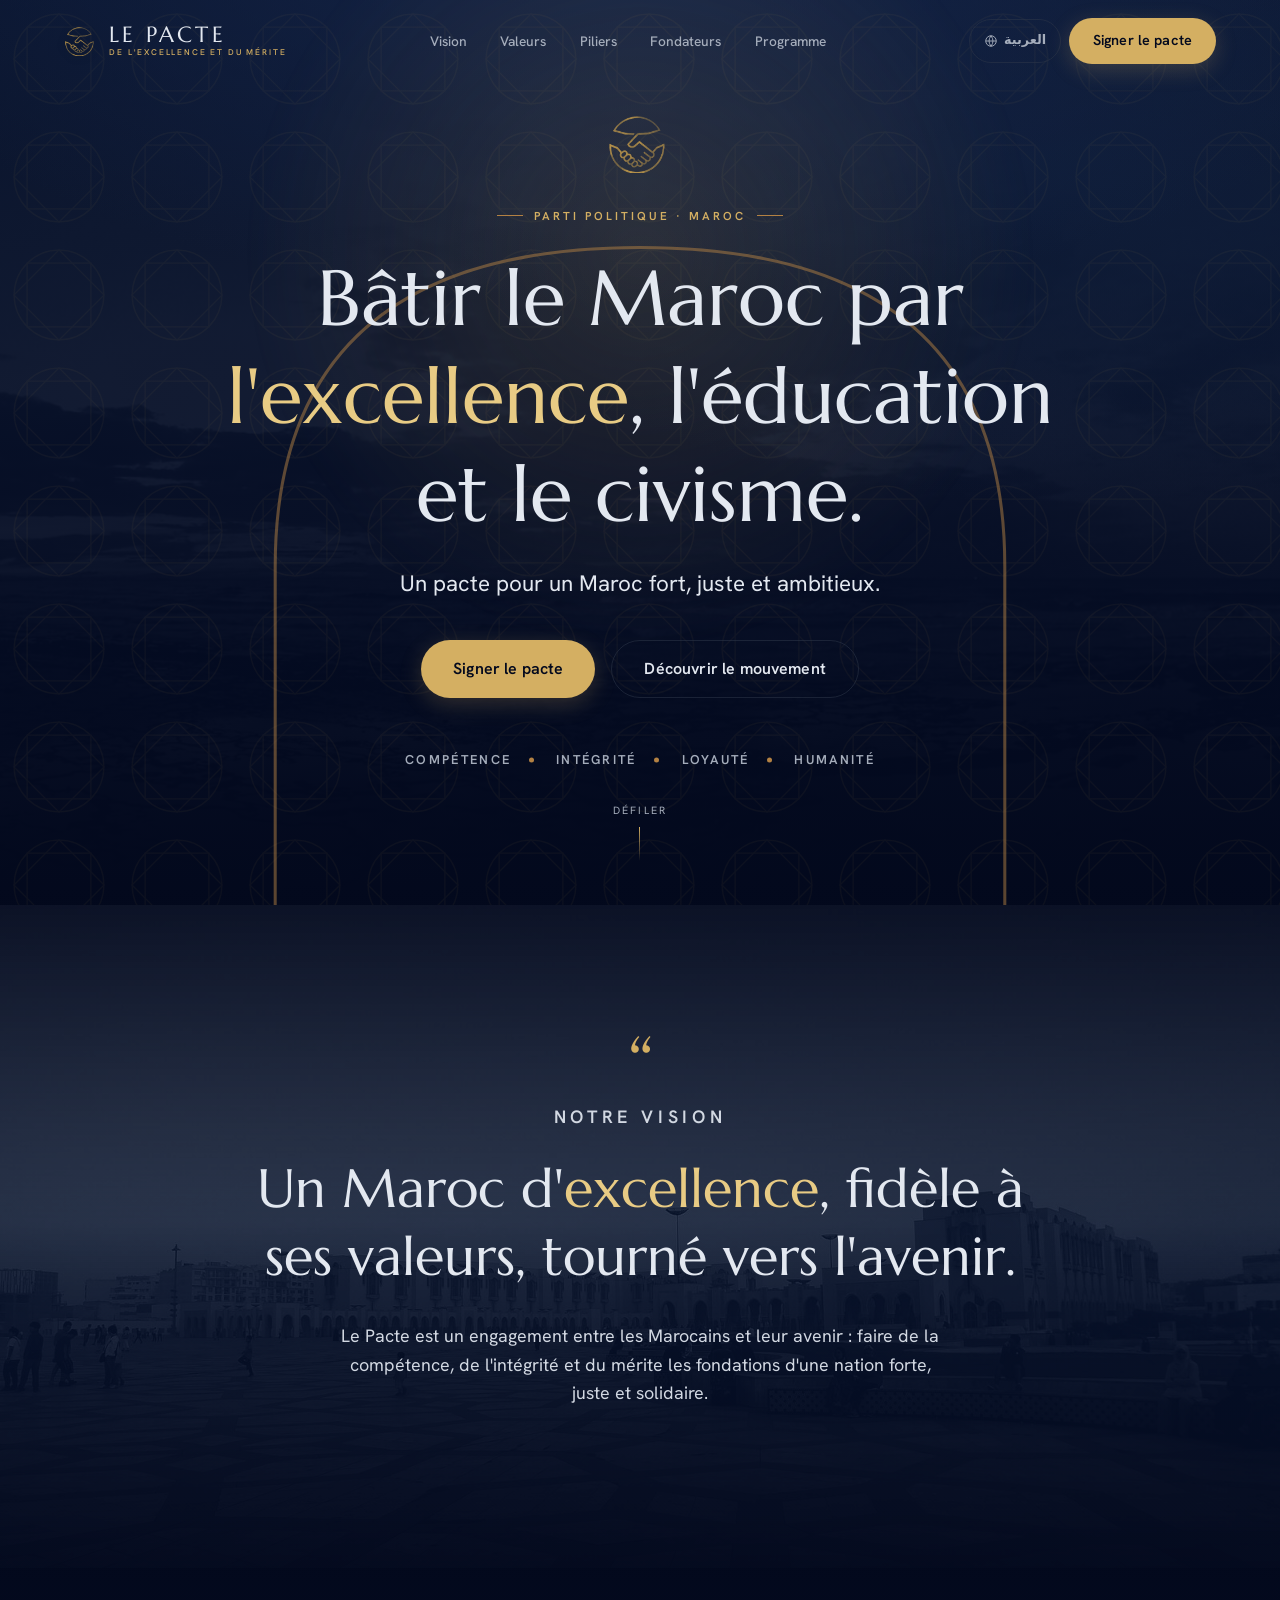
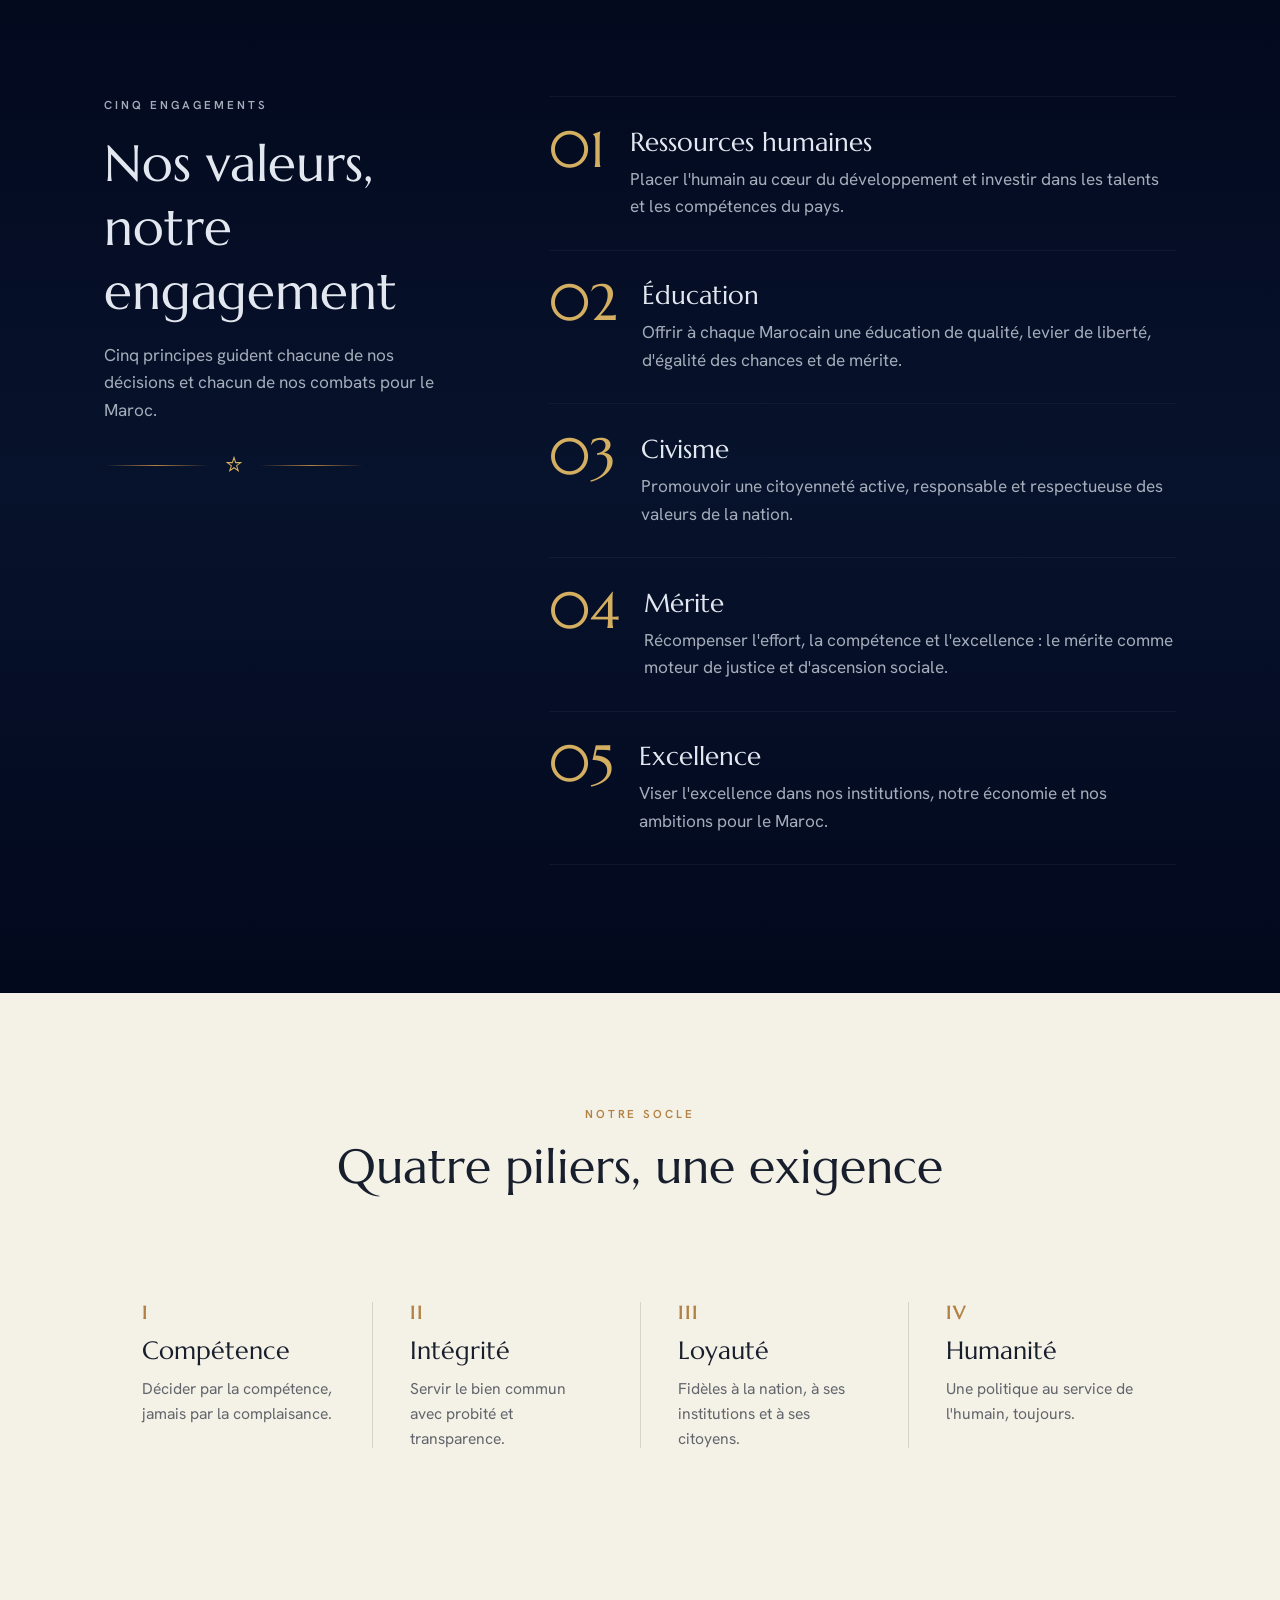
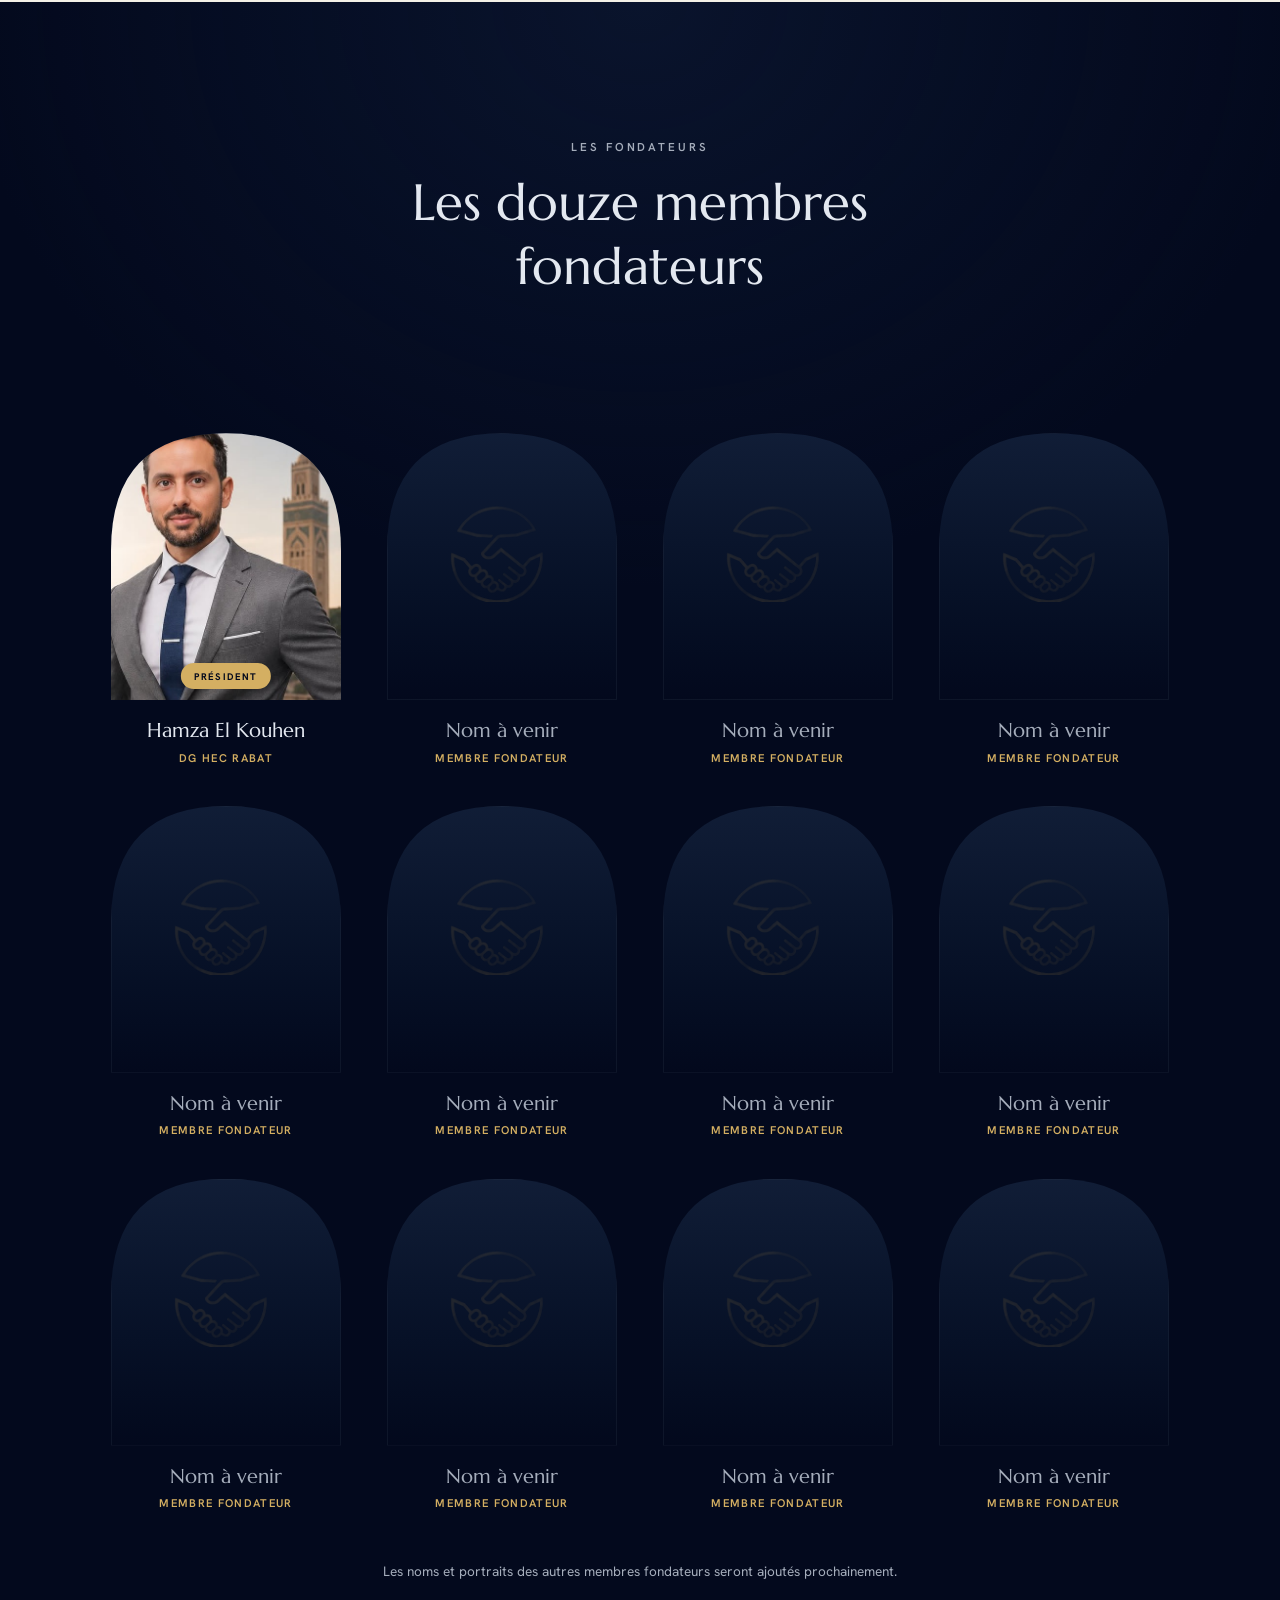
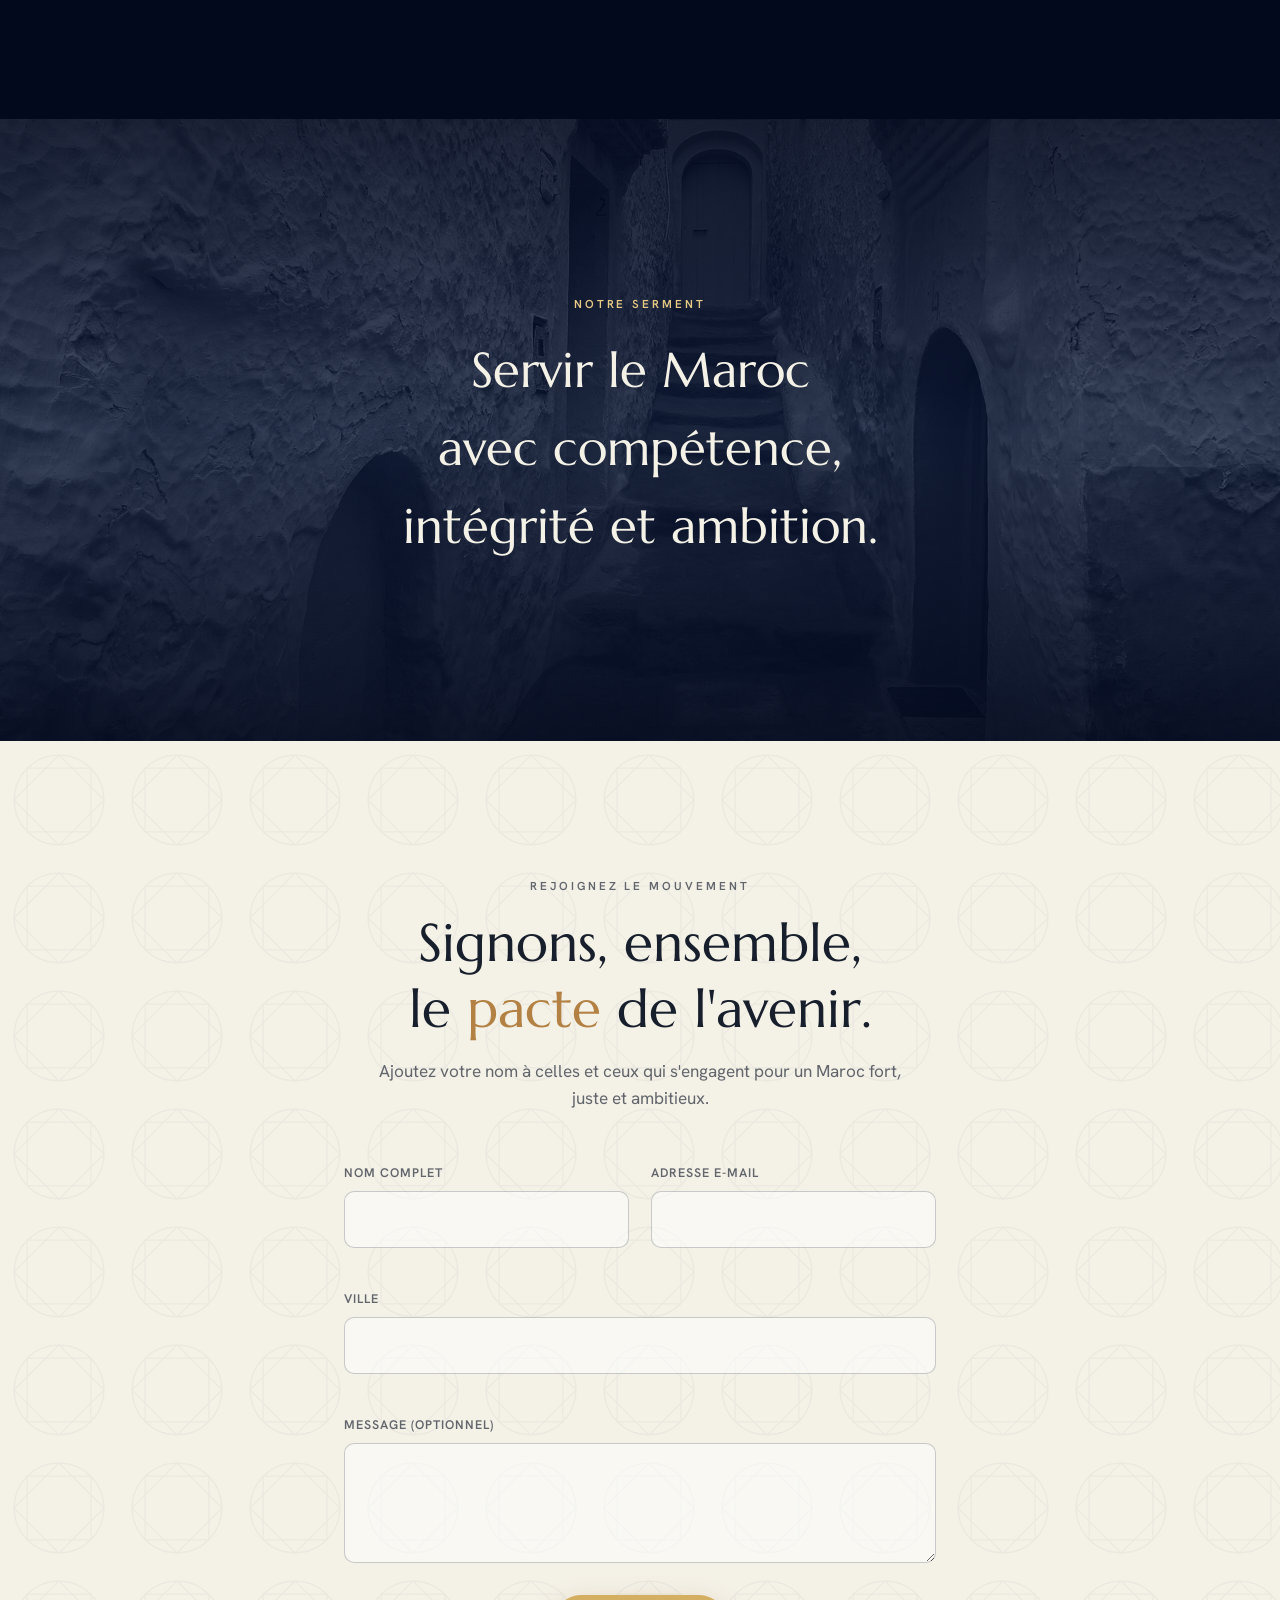
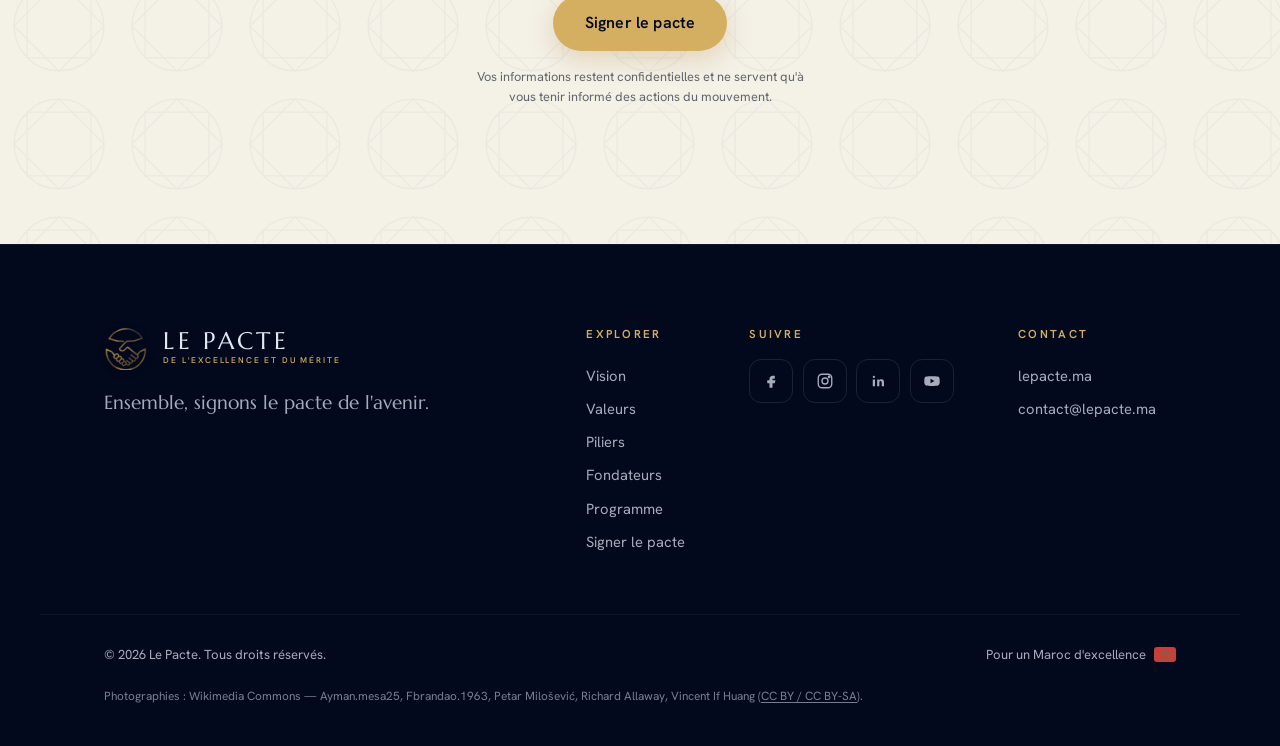
==== index.html @ 04556548 "Site Le Pacte : vitrine + programme de gouvernement 2030-2035 Site statique bilingue FR/AR (accueil," ====
<!DOCTYPE html>
<html lang="fr">
<head>
<meta charset="UTF-8" />
<meta name="viewport" content="width=device-width, initial-scale=1.0" />
<title>LE PACTE — De l'excellence et du mérite</title>
<meta name="description" content="Le Pacte, parti politique pour un Maroc fort, juste et ambitieux. Bâtir le Maroc par l'excellence, l'éducation et le civisme." />
<meta property="og:title" content="LE PACTE — De l'excellence et du mérite" />
<meta property="og:description" content="Un pacte pour un Maroc fort, juste et ambitieux." />
<meta property="og:type" content="website" />
<link rel="icon" type="image/png" href="assets/favicon.png" />
<link rel="preconnect" href="https://fonts.googleapis.com" />
<link rel="preconnect" href="https://fonts.gstatic.com" crossorigin />
<link href="https://fonts.googleapis.com/css2?family=Marcellus&family=Hanken+Grotesk:wght@400;500;600;700&family=Amiri:wght@400;700&family=Cairo:wght@400;500;600;700&display=swap" rel="stylesheet" />
<link rel="stylesheet" href="styles.css" />
</head>
<body>
<a class="skip" href="#join" data-i18n="skip">Aller à l'adhésion</a>

<!-- SVG global : clip arche + dégradés -->
<svg width="0" height="0" aria-hidden="true" style="position:absolute">
  <defs>
    <clipPath id="archClip" clipPathUnits="objectBoundingBox">
      <path d="M0,1 L0,0.44 Q0,0 0.5,0 Q1,0 1,0.44 L1,1 Z"/>
    </clipPath>
  </defs>
</svg>

<!-- ============ EN-TÊTE ============ -->
<header class="header" id="header">
  <a class="brand" href="#top" aria-label="Le Pacte, accueil">
    <img src="assets/emblem-gold.png" alt="" />
    <span class="name">LE PACTE<small data-i18n="brand.sub">De l'excellence et du mérite</small></span>
  </a>
  <nav class="nav" aria-label="Navigation principale">
    <a href="#vision" data-i18n="nav.vision">Vision</a>
    <a href="#valeurs" data-i18n="nav.values">Valeurs</a>
    <a href="#piliers" data-i18n="nav.pillars">Piliers</a>
    <a href="#fondateurs" data-i18n="nav.chef">Fondateurs</a>
    <a href="programme.html" data-i18n="nav.programme">Programme</a>
  </nav>
  <div class="actions">
    <button class="lang" id="langBtn" aria-label="Changer de langue">
      <svg viewBox="0 0 24 24" fill="none" stroke="currentColor" stroke-width="1.6"><circle cx="12" cy="12" r="9"/><path d="M3 12h18M12 3a15 15 0 0 1 0 18M12 3a15 15 0 0 0 0 18"/></svg>
      <span id="langLabel">العربية</span>
    </button>
    <a href="#join" class="btn btn-gold" data-i18n="cta.sign">Signer le pacte</a>
    <button class="burger" id="burger" aria-label="Menu" aria-expanded="false"><span></span></button>
  </div>
</header>

<!-- Menu mobile -->
<div class="mobile-menu" id="mobileMenu">
  <a href="#vision" data-i18n="nav.vision">Vision</a>
  <a href="#valeurs" data-i18n="nav.values">Valeurs</a>
  <a href="#piliers" data-i18n="nav.pillars">Piliers</a>
  <a href="#fondateurs" data-i18n="nav.chef">Fondateurs</a>
    <a href="programme.html" data-i18n="nav.programme">Programme</a>
  <a href="#join" class="btn btn-gold btn-lg" data-i18n="cta.sign">Signer le pacte</a>
</div>

<!-- ============ HERO ============ -->
<section class="hero" id="top">
  <div class="motif"></div>
  <div class="glow"></div>
  <div class="arch" aria-hidden="true">
    <svg viewBox="0 0 100 100" fill="none"><path d="M2,100 L2,46 Q2,4 50,4 Q98,4 98,46 L98,100"/></svg>
  </div>
  <div class="hero-inner wrap">
    <img class="emblem" src="assets/emblem-gold.png" alt="Emblème du Pacte" />
    <span class="kicker" data-i18n="hero.kicker">Parti politique · Maroc</span>
    <h1 data-i18n-html="hero.h1">Bâtir le Maroc par <em>l'excellence</em>, l'éducation et le civisme.</h1>
    <p class="lead" data-i18n="hero.lead">Un pacte pour un Maroc fort, juste et ambitieux.</p>
    <div class="hero-cta">
      <a href="#join" class="btn btn-gold btn-lg" data-i18n="cta.sign">Signer le pacte</a>
      <a href="#vision" class="btn btn-ghost btn-lg" data-i18n="cta.discover">Découvrir le mouvement</a>
    </div>
  </div>
  <div class="pillars-strip wrap" aria-hidden="false">
    <span data-i18n="pillar.1.t">Compétence</span>
    <span data-i18n="pillar.2.t">Intégrité</span>
    <span data-i18n="pillar.3.t">Loyauté</span>
    <span data-i18n="pillar.4.t">Humanité</span>
  </div>
  <div class="scrolldown" aria-hidden="true">
    <span data-i18n="hero.scroll">Défiler</span>
    <span class="line"></span>
  </div>
</section>

<!-- ============ VISION ============ -->
<section class="vision" id="vision">
  <div class="wrap">
    <span class="mark serif reveal" aria-hidden="true">“</span>
    <p class="kicker reveal" data-i18n="vision.kicker">Notre vision</p>
    <h2 class="reveal" data-d="1" data-i18n-html="vision.title">Un Maroc d'<em>excellence</em>, fidèle à ses valeurs, tourné vers l'avenir.</h2>
    <p class="reveal" data-d="2" data-i18n="vision.body">Le Pacte est un engagement entre les Marocains et leur avenir : faire de la compétence, de l'intégrité et du mérite les fondations d'une nation forte, juste et solidaire.</p>
  </div>
</section>

<!-- ============ VALEURS ============ -->
<section class="values" id="valeurs">
  <div class="wrap values-grid">
    <div class="values-aside">
      <p class="kicker reveal" data-i18n="values.kicker">Cinq engagements</p>
      <h2 class="reveal" data-d="1" data-i18n="values.title">Nos valeurs, notre engagement</h2>
      <p class="reveal" data-d="2" data-i18n="values.intro">Cinq principes guident chacune de nos décisions et chacun de nos combats pour le Maroc.</p>
      <div class="rule reveal" data-d="3" aria-hidden="true"><svg viewBox="0 0 24 24" fill="none" stroke="currentColor" stroke-width="1.4"><path d="M12 2l2.2 6.8H21l-5.5 4 2.1 6.8L12 15.6 6.4 19.6l2.1-6.8L3 8.8h6.8z"/></svg></div>
    </div>
    <div class="values-list">
      <div class="value reveal"><span class="num">01</span><div><h3 data-i18n="value.1.t">Ressources humaines</h3><p data-i18n="value.1.d">Placer l'humain au cœur du développement et investir dans les talents et les compétences du pays.</p></div></div>
      <div class="value reveal"><span class="num">02</span><div><h3 data-i18n="value.2.t">Éducation</h3><p data-i18n="value.2.d">Offrir à chaque Marocain une éducation de qualité, levier de liberté, d'égalité des chances et de mérite.</p></div></div>
      <div class="value reveal"><span class="num">03</span><div><h3 data-i18n="value.3.t">Civisme</h3><p data-i18n="value.3.d">Promouvoir une citoyenneté active, responsable et respectueuse des valeurs de la nation.</p></div></div>
      <div class="value reveal"><span class="num">04</span><div><h3 data-i18n="value.4.t">Mérite</h3><p data-i18n="value.4.d">Récompenser l'effort, la compétence et l'excellence : le mérite comme moteur de justice et d'ascension sociale.</p></div></div>
      <div class="value reveal"><span class="num">05</span><div><h3 data-i18n="value.5.t">Excellence</h3><p data-i18n="value.5.d">Viser l'excellence dans nos institutions, notre économie et nos ambitions pour le Maroc.</p></div></div>
    </div>
  </div>
</section>

<!-- ============ PILIERS ============ -->
<section class="pillars" id="piliers">
  <div class="wrap">
    <div class="head">
      <p class="kicker reveal" data-i18n="pillars.kicker">Notre socle</p>
      <h2 class="reveal" data-d="1" data-i18n="pillars.title">Quatre piliers, une exigence</h2>
    </div>
    <div class="pillars-grid">
      <div class="pillar reveal" data-d="1"><span class="pnum">I</span><h3 data-i18n="pillar.1.t">Compétence</h3><p data-i18n="pillar.1.d">Décider par la compétence, jamais par la complaisance.</p></div>
      <div class="pillar reveal" data-d="2"><span class="pnum">II</span><h3 data-i18n="pillar.2.t">Intégrité</h3><p data-i18n="pillar.2.d">Servir le bien commun avec probité et transparence.</p></div>
      <div class="pillar reveal" data-d="3"><span class="pnum">III</span><h3 data-i18n="pillar.3.t">Loyauté</h3><p data-i18n="pillar.3.d">Fidèles à la nation, à ses institutions et à ses citoyens.</p></div>
      <div class="pillar reveal" data-d="4"><span class="pnum">IV</span><h3 data-i18n="pillar.4.t">Humanité</h3><p data-i18n="pillar.4.d">Une politique au service de l'humain, toujours.</p></div>
    </div>
  </div>
</section>

<!-- ============ MEMBRES FONDATEURS ============ -->
<section class="founders" id="fondateurs">
  <div class="wrap">
    <div class="head">
      <p class="kicker reveal" data-i18n="founders.kicker">Les fondateurs</p>
      <h2 class="reveal" data-d="1" data-i18n="founders.title">Les douze membres fondateurs</h2>
      <p class="reveal" data-d="2" data-i18n="founders.intro">Douze femmes et hommes engagés à servir le Maroc avec compétence, intégrité et mérite.</p>
    </div>
    <div class="founders-grid">
      <div class="member reveal">
        <div class="member-photo">
          <img src="assets/hamza-portrait.jpg" alt="Hamza El Kouhen, président du Pacte" />
          <span class="pres-tag" data-i18n="founders.president">Président</span>
        </div>
        <p class="member-name">Hamza El Kouhen</p>
        <p class="member-role" data-i18n="founders.hamzaRole">DG HEC Rabat</p>
      </div>
      <div class="member reveal"><div class="member-photo is-empty"></div><p class="member-name empty" data-i18n="founders.placeholder">Nom à venir</p><p class="member-role" data-i18n="founders.role">Membre fondateur</p></div>
      <div class="member reveal"><div class="member-photo is-empty"></div><p class="member-name empty" data-i18n="founders.placeholder">Nom à venir</p><p class="member-role" data-i18n="founders.role">Membre fondateur</p></div>
      <div class="member reveal"><div class="member-photo is-empty"></div><p class="member-name empty" data-i18n="founders.placeholder">Nom à venir</p><p class="member-role" data-i18n="founders.role">Membre fondateur</p></div>
      <div class="member reveal"><div class="member-photo is-empty"></div><p class="member-name empty" data-i18n="founders.placeholder">Nom à venir</p><p class="member-role" data-i18n="founders.role">Membre fondateur</p></div>
      <div class="member reveal"><div class="member-photo is-empty"></div><p class="member-name empty" data-i18n="founders.placeholder">Nom à venir</p><p class="member-role" data-i18n="founders.role">Membre fondateur</p></div>
      <div class="member reveal"><div class="member-photo is-empty"></div><p class="member-name empty" data-i18n="founders.placeholder">Nom à venir</p><p class="member-role" data-i18n="founders.role">Membre fondateur</p></div>
      <div class="member reveal"><div class="member-photo is-empty"></div><p class="member-name empty" data-i18n="founders.placeholder">Nom à venir</p><p class="member-role" data-i18n="founders.role">Membre fondateur</p></div>
      <div class="member reveal"><div class="member-photo is-empty"></div><p class="member-name empty" data-i18n="founders.placeholder">Nom à venir</p><p class="member-role" data-i18n="founders.role">Membre fondateur</p></div>
      <div class="member reveal"><div class="member-photo is-empty"></div><p class="member-name empty" data-i18n="founders.placeholder">Nom à venir</p><p class="member-role" data-i18n="founders.role">Membre fondateur</p></div>
      <div class="member reveal"><div class="member-photo is-empty"></div><p class="member-name empty" data-i18n="founders.placeholder">Nom à venir</p><p class="member-role" data-i18n="founders.role">Membre fondateur</p></div>
      <div class="member reveal"><div class="member-photo is-empty"></div><p class="member-name empty" data-i18n="founders.placeholder">Nom à venir</p><p class="member-role" data-i18n="founders.role">Membre fondateur</p></div>
    </div>
    <p class="founders-note reveal" data-i18n="founders.note">Les noms et portraits des autres membres fondateurs seront ajoutés prochainement.</p>
  </div>
</section>

<!-- ============ SERMENT (bande photo) ============ -->
<section class="creed" id="creed">
  <div class="wrap">
    <p class="kicker reveal" data-i18n="creed.kicker">Notre serment</p>
    <p class="creed-line serif reveal" data-d="1" data-i18n="creed.line">Servir le Maroc avec compétence, intégrité et ambition.</p>
  </div>
</section>

<!-- ============ ADHÉSION ============ -->
<section class="join" id="join">
  <div class="motif"></div>
  <div class="wrap">
    <div class="head">
      <p class="kicker reveal" data-i18n="join.kicker">Rejoignez le mouvement</p>
      <h2 class="reveal" data-d="1" data-i18n-html="join.title">Signons, ensemble, le <em>pacte</em> de l'avenir.</h2>
      <p class="reveal" data-d="2" data-i18n="join.sub">Ajoutez votre nom à celles et ceux qui s'engagent pour un Maroc fort, juste et ambitieux.</p>
    </div>

    <form class="form reveal" data-d="2" id="joinForm" novalidate>
      <div class="hp" aria-hidden="true"><label>Ne pas remplir<input type="text" name="website" tabindex="-1" autocomplete="off" /></label></div>
      <div class="frow">
        <div class="field">
          <label for="f-name" data-i18n="form.name">Nom complet</label>
          <input id="f-name" name="name" type="text" autocomplete="name" required />
          <span class="err" data-err="name" aria-live="polite"></span>
        </div>
        <div class="field">
          <label for="f-email" data-i18n="form.email">Adresse e-mail</label>
          <input id="f-email" name="email" type="email" autocomplete="email" required />
          <span class="err" data-err="email" aria-live="polite"></span>
        </div>
      </div>
      <div class="field">
        <label for="f-city" data-i18n="form.city">Ville</label>
        <input id="f-city" name="city" type="text" autocomplete="address-level2" required />
        <span class="err" data-err="city" aria-live="polite"></span>
      </div>
      <div class="field">
        <label for="f-msg" data-i18n="form.msg">Message (optionnel)</label>
        <textarea id="f-msg" name="message"></textarea>
      </div>
      <div class="submit-row">
        <button type="submit" class="btn btn-gold btn-lg" id="submitBtn" data-i18n="cta.sign">Signer le pacte</button>
        <p class="privacy" data-i18n="form.privacy">Vos informations restent confidentielles et ne servent qu'à vous tenir informé des actions du mouvement.</p>
      </div>
    </form>

    <div class="form-success" id="formSuccess" role="status">
      <img class="seal" src="assets/emblem-navy.png" alt="" />
      <h3 data-i18n="success.title">Merci pour votre engagement.</h3>
      <p data-i18n="success.body">Votre signature a bien été enregistrée. Nous reviendrons vers vous très prochainement.</p>
    </div>
  </div>
</section>

<!-- ============ PIED DE PAGE ============ -->
<footer class="footer">
  <div class="wrap footer-top">
    <div>
      <a class="brand" href="#top" aria-label="Le Pacte">
        <img src="assets/emblem-gold.png" alt="" />
        <span class="name">LE PACTE<small data-i18n="brand.sub">De l'excellence et du mérite</small></span>
      </a>
      <p class="foot-tag" data-i18n="footer.tag">Ensemble, signons le pacte de l'avenir.</p>
    </div>
    <div class="foot-cols">
      <div class="foot-col">
        <h4 data-i18n="footer.explore">Explorer</h4>
        <a href="#vision" data-i18n="nav.vision">Vision</a>
        <a href="#valeurs" data-i18n="nav.values">Valeurs</a>
        <a href="#piliers" data-i18n="nav.pillars">Piliers</a>
        <a href="#fondateurs" data-i18n="nav.chef">Fondateurs</a>
    <a href="programme.html" data-i18n="nav.programme">Programme</a>
        <a href="#join" data-i18n="cta.sign">Signer le pacte</a>
      </div>
      <div class="foot-col">
        <h4 data-i18n="footer.follow">Suivre</h4>
        <div class="socials">
          <a href="#" aria-label="Facebook"><svg viewBox="0 0 24 24" fill="currentColor"><path d="M14 9h3V5h-3c-2.2 0-4 1.8-4 4v2H7v4h3v6h4v-6h3l1-4h-4V9c0-.6.4-1 1-1z"/></svg></a>
          <a href="#" aria-label="Instagram"><svg viewBox="0 0 24 24" fill="none" stroke="currentColor" stroke-width="1.8"><rect x="3" y="3" width="18" height="18" rx="5"/><circle cx="12" cy="12" r="4"/><circle cx="17.5" cy="6.5" r="1" fill="currentColor"/></svg></a>
          <a href="#" aria-label="LinkedIn"><svg viewBox="0 0 24 24" fill="currentColor"><path d="M6.5 8A1.5 1.5 0 1 0 6.5 5a1.5 1.5 0 0 0 0 3zM5 10h3v9H5zm6 0h2.8v1.3c.4-.7 1.4-1.5 3-1.5 2.7 0 3.2 1.8 3.2 4.1V19h-3v-4.5c0-1.1 0-2.5-1.5-2.5s-1.7 1.2-1.7 2.4V19h-3z"/></svg></a>
          <a href="#" aria-label="YouTube"><svg viewBox="0 0 24 24" fill="currentColor"><path d="M22 8.2a3 3 0 0 0-2.1-2.1C18 5.5 12 5.5 12 5.5s-6 0-7.9.6A3 3 0 0 0 2 8.2 31 31 0 0 0 1.7 12 31 31 0 0 0 2 15.8a3 3 0 0 0 2.1 2.1c1.9.6 7.9.6 7.9.6s6 0 7.9-.6a3 3 0 0 0 2.1-2.1A31 31 0 0 0 22.3 12 31 31 0 0 0 22 8.2zM10 15V9l5.2 3z"/></svg></a>
        </div>
      </div>
      <div class="foot-col">
        <h4 data-i18n="footer.contact">Contact</h4>
        <a href="https://lepacte.ma">lepacte.ma</a>
        <a href="mailto:contact@lepacte.ma">contact@lepacte.ma</a>
      </div>
    </div>
  </div>
  <div class="wrap footer-bottom">
    <span>© 2026 Le Pacte. <span data-i18n="footer.rights">Tous droits réservés.</span></span>
    <span class="flag">
      <span data-i18n="footer.made">Pour un Maroc d'excellence</span>
      <span class="strip" aria-label="Maroc"><svg viewBox="0 0 24 24" fill="none" stroke="currentColor" stroke-width="1.4"><path d="M12 3l2.5 7.6H22l-6 4.5 2.3 7.4L12 18l-6.3 4.5L8 15.1 2 10.6h7.5z"/></svg></span>
    </span>
  </div>
  <div class="wrap credits">
    <span data-i18n="credits.label">Photographies</span> : Wikimedia Commons — Ayman.mesa25, Fbrandao.1963, Petar Milošević, Richard Allaway, Vincent If Huang (<a href="https://commons.wikimedia.org" target="_blank" rel="noopener">CC BY / CC BY-SA</a>).
  </div>
</footer>

<script>
/* ============================================================
   CONFIGURATION DU FORMULAIRE
   - Pour recevoir les adhésions par e-mail sans serveur :
     créez un formulaire gratuit sur https://formspree.io
     puis collez l'URL ci-dessous (ex: https://formspree.io/f/abcdwxyz).
   - Si laissé vide, le bouton ouvre l'application e-mail (repli mailto).
   ============================================================ */
const FORM_ENDPOINT = "";                       // ← collez votre URL Formspree ici
const CONTACT_EMAIL = "contact@lepacte.ma";     // repli si aucun endpoint

/* ---- Traductions FR / AR ---- */
const I18N = {
  fr: {
    "skip":"Aller à l'adhésion",
    "brand.sub":"De l'excellence et du mérite",
    "nav.vision":"Vision","nav.values":"Valeurs","nav.pillars":"Piliers","nav.chef":"Fondateurs","nav.programme":"Programme",
    "founders.kicker":"Les fondateurs","founders.title":"Les douze membres fondateurs","founders.intro":"Douze femmes et hommes engagés à servir le Maroc avec compétence, intégrité et mérite.","founders.president":"Président","founders.hamzaRole":"DG HEC Rabat","founders.placeholder":"Nom à venir","founders.role":"Membre fondateur","founders.note":"Les noms et portraits des autres membres fondateurs seront ajoutés prochainement.",
    "cta.sign":"Signer le pacte","cta.discover":"Découvrir le mouvement",
    "hero.kicker":"Parti politique · Maroc",
    "hero.h1":"Bâtir le Maroc par <em>l'excellence</em>, l'éducation et le civisme.",
    "hero.lead":"Un pacte pour un Maroc fort, juste et ambitieux.",
    "hero.scroll":"Défiler",
    "vision.kicker":"Notre vision",
    "vision.title":"Un Maroc d'<em>excellence</em>, fidèle à ses valeurs, tourné vers l'avenir.",
    "vision.body":"Le Pacte est un engagement entre les Marocains et leur avenir : faire de la compétence, de l'intégrité et du mérite les fondations d'une nation forte, juste et solidaire.",
    "values.kicker":"Cinq engagements","values.title":"Nos valeurs, notre engagement",
    "values.intro":"Cinq principes guident chacune de nos décisions et chacun de nos combats pour le Maroc.",
    "value.1.t":"Ressources humaines","value.1.d":"Placer l'humain au cœur du développement et investir dans les talents et les compétences du pays.",
    "value.2.t":"Éducation","value.2.d":"Offrir à chaque Marocain une éducation de qualité, levier de liberté, d'égalité des chances et de mérite.",
    "value.3.t":"Civisme","value.3.d":"Promouvoir une citoyenneté active, responsable et respectueuse des valeurs de la nation.",
    "value.4.t":"Mérite","value.4.d":"Récompenser l'effort, la compétence et l'excellence : le mérite comme moteur de justice et d'ascension sociale.",
    "value.5.t":"Excellence","value.5.d":"Viser l'excellence dans nos institutions, notre économie et nos ambitions pour le Maroc.",
    "pillars.kicker":"Notre socle","pillars.title":"Quatre piliers, une exigence",
    "pillar.1.t":"Compétence","pillar.1.d":"Décider par la compétence, jamais par la complaisance.",
    "pillar.2.t":"Intégrité","pillar.2.d":"Servir le bien commun avec probité et transparence.",
    "pillar.3.t":"Loyauté","pillar.3.d":"Fidèles à la nation, à ses institutions et à ses citoyens.",
    "pillar.4.t":"Humanité","pillar.4.d":"Une politique au service de l'humain, toujours.",
    "chef.kicker":"Le chef du parti","chef.badge":"Chef du parti","chef.role":"Directeur Général HEC Rabat",
    "chef.bio1":"Dirigeant et pédagogue, Hamza El Kouhen porte la conviction qu'un Maroc d'excellence se construit par l'éducation, le mérite et l'engagement civique.",
    "chef.bio2":"Il fonde Le Pacte pour rassembler les femmes et les hommes décidés à servir le pays avec compétence, intégrité et ambition.",
    "chef.quote":"« Le mérite doit redevenir la promesse du Maroc. »",
    "join.kicker":"Rejoignez le mouvement",
    "join.title":"Signons, ensemble, le <em>pacte</em> de l'avenir.",
    "join.sub":"Ajoutez votre nom à celles et ceux qui s'engagent pour un Maroc fort, juste et ambitieux.",
    "form.name":"Nom complet","form.email":"Adresse e-mail","form.city":"Ville","form.msg":"Message (optionnel)",
    "form.privacy":"Vos informations restent confidentielles et ne servent qu'à vous tenir informé des actions du mouvement.",
    "success.title":"Merci pour votre engagement.",
    "success.body":"Votre signature a bien été enregistrée. Nous reviendrons vers vous très prochainement.",
    "footer.tag":"Ensemble, signons le pacte de l'avenir.",
    "footer.explore":"Explorer","footer.follow":"Suivre","footer.contact":"Contact",
    "footer.rights":"Tous droits réservés.","footer.made":"Pour un Maroc d'excellence",
    "creed.kicker":"Notre serment","creed.line":"Servir le Maroc avec compétence, intégrité et ambition.","credits.label":"Photographies",
    "err.name":"Veuillez indiquer votre nom.","err.email":"Adresse e-mail invalide.","err.city":"Veuillez indiquer votre ville.",
    "_langLabel":"العربية"
  },
  ar: {
    "skip":"الانتقال إلى الانخراط",
    "brand.sub":"من أجل التميّز والاستحقاق",
    "nav.vision":"الرؤية","nav.values":"القيم","nav.pillars":"الركائز","nav.chef":"المؤسِّسون","nav.programme":"البرنامج",
    "founders.kicker":"المؤسِّسون","founders.title":"الأعضاء المؤسِّسون الاثنا عشر","founders.intro":"اثنتا عشرة امرأةً ورجلاً التزموا بخدمة المغرب بكفاءةٍ ونزاهةٍ واستحقاق.","founders.president":"الرئيس","founders.hamzaRole":"المدير العام HEC الرباط","founders.placeholder":"الاسم قريبًا","founders.role":"عضو مؤسِّس","founders.note":"ستُضاف أسماء وصور باقي الأعضاء المؤسِّسين قريبًا.",
    "cta.sign":"وقّع الميثاق","cta.discover":"اكتشف الحركة",
    "hero.kicker":"حزب سياسي · المغرب",
    "hero.h1":"نبني المغرب بـ<em>التميّز</em> والتعليم والمواطنة.",
    "hero.lead":"ميثاقٌ من أجل مغرب قويّ وعادل وطموح.",
    "hero.scroll":"تابع",
    "vision.kicker":"رؤيتنا",
    "vision.title":"مغربُ <em>التميّز</em>، وفيٌّ لقيمه، متطلّعٌ إلى المستقبل.",
    "vision.body":"الميثاق عهدٌ بين المغاربة ومستقبلهم: أن نجعل من الكفاءة والنزاهة والاستحقاق أسسًا لأمّةٍ قويّةٍ وعادلةٍ ومتضامنة.",
    "values.kicker":"خمسة التزامات","values.title":"قيمنا، التزامنا",
    "values.intro":"خمسة مبادئ توجّه كلّ قراراتنا وكلّ معاركنا من أجل المغرب.",
    "value.1.t":"الموارد البشرية","value.1.d":"وضع الإنسان في صميم التنمية والاستثمار في مواهب البلاد وكفاءاتها.",
    "value.2.t":"التعليم","value.2.d":"توفير تعليمٍ جيّد لكلّ مغربيّ، رافعةً للحرّية وتكافؤ الفرص والاستحقاق.",
    "value.3.t":"المواطنة","value.3.d":"تعزيز مواطنةٍ فاعلة ومسؤولة تحترم قيم الأمّة.",
    "value.4.t":"الاستحقاق","value.4.d":"مكافأة الجهد والكفاءة والتميّز: الاستحقاق محرّكًا للعدالة والارتقاء الاجتماعي.",
    "value.5.t":"التميّز","value.5.d":"السعي إلى التميّز في مؤسّساتنا واقتصادنا وطموحاتنا للمغرب.",
    "pillars.kicker":"أساسنا","pillars.title":"أربع ركائز، التزامٌ واحد",
    "pillar.1.t":"الكفاءة","pillar.1.d":"نقرّر بالكفاءة، لا بالمحاباة أبدًا.",
    "pillar.2.t":"النزاهة","pillar.2.d":"نخدم الصالح العام بنزاهةٍ وشفافية.",
    "pillar.3.t":"الوفاء","pillar.3.d":"أوفياء للوطن ولمؤسّساته ولمواطنيه.",
    "pillar.4.t":"الإنسانية","pillar.4.d":"سياسةٌ في خدمة الإنسان، دائمًا.",
    "chef.kicker":"رئيس الحزب","chef.badge":"رئيس الحزب","chef.role":"المدير العام لـ HEC الرباط",
    "chef.bio1":"قائدٌ وتربويّ، يؤمن حمزة الكوهن بأنّ مغرب التميّز يُبنى بالتعليم والاستحقاق والالتزام المدني.",
    "chef.bio2":"أسّس الميثاق ليجمع النساء والرجال العازمين على خدمة الوطن بكفاءةٍ ونزاهةٍ وطموح.",
    "chef.quote":"«يجب أن يعود الاستحقاق وعدًا للمغرب.»",
    "join.kicker":"انضمّ إلى الحركة",
    "join.title":"لنوقّع معًا <em>ميثاق</em> المستقبل.",
    "join.sub":"أضف اسمك إلى من يلتزمون بمغربٍ قويّ وعادل وطموح.",
    "form.name":"الاسم الكامل","form.email":"البريد الإلكتروني","form.city":"المدينة","form.msg":"رسالة (اختياري)",
    "form.privacy":"تبقى معلوماتك سرّية ولا تُستعمل إلّا لإطلاعك على أنشطة الحركة.",
    "success.title":"شكرًا على التزامك.",
    "success.body":"تمّ تسجيل توقيعك بنجاح. سنتواصل معك في القريب العاجل.",
    "footer.tag":"معًا، لنوقّع ميثاق المستقبل.",
    "footer.explore":"استكشف","footer.follow":"تابعنا","footer.contact":"اتصال",
    "footer.rights":"جميع الحقوق محفوظة.","footer.made":"من أجل مغرب التميّز",
    "creed.kicker":"قَسَمُنا","creed.line":"خدمة المغرب بكفاءةٍ ونزاهةٍ وطموح.","credits.label":"الصور",
    "err.name":"يُرجى إدخال اسمك.","err.email":"البريد الإلكتروني غير صالح.","err.city":"يُرجى إدخال مدينتك.",
    "_langLabel":"Français"
  }
};

let lang = localStorage.getItem("lepacte-lang") || "fr";

function applyLang(l){
  lang = l;
  const dict = I18N[l];
  document.documentElement.lang = l;
  document.documentElement.dir = (l === "ar") ? "rtl" : "ltr";
  document.title = (l === "ar") ? "الميثاق — من أجل التميّز والاستحقاق" : "LE PACTE — De l'excellence et du mérite";
  document.querySelectorAll("[data-i18n]").forEach(el=>{
    const k = el.getAttribute("data-i18n"); if(dict[k]!=null) el.textContent = dict[k];
  });
  document.querySelectorAll("[data-i18n-html]").forEach(el=>{
    const k = el.getAttribute("data-i18n-html"); if(dict[k]!=null) el.innerHTML = dict[k];
  });
  document.getElementById("langLabel").textContent = dict["_langLabel"];
  localStorage.setItem("lepacte-lang", l);
}

document.getElementById("langBtn").addEventListener("click", ()=> applyLang(lang === "fr" ? "ar" : "fr"));

/* ---- En-tête au scroll ---- */
const header = document.getElementById("header");
const onScroll = ()=> header.classList.toggle("scrolled", window.scrollY > 40);
window.addEventListener("scroll", onScroll, {passive:true}); onScroll();

/* ---- Menu mobile ---- */
const burger = document.getElementById("burger");
burger.addEventListener("click", ()=>{
  const open = document.body.classList.toggle("menu-open");
  burger.setAttribute("aria-expanded", open ? "true":"false");
});
document.querySelectorAll("#mobileMenu a").forEach(a=> a.addEventListener("click", ()=>{
  document.body.classList.remove("menu-open"); burger.setAttribute("aria-expanded","false");
}));

/* ---- Reveal au scroll ---- */
const io = new IntersectionObserver((entries)=>{
  entries.forEach(e=>{ if(e.isIntersecting){ e.target.classList.add("in"); io.unobserve(e.target); } });
}, {threshold:0.14, rootMargin:"0px 0px -8% 0px"});
document.querySelectorAll(".reveal").forEach(el=> io.observe(el));

/* ---- Formulaire d'adhésion ---- */
const form = document.getElementById("joinForm");
const success = document.getElementById("formSuccess");

function setErr(name, msg){
  const span = form.querySelector('[data-err="'+name+'"]');
  const input = form.querySelector('[name="'+name+'"]');
  if(span) span.textContent = msg || "";
  if(input) input.setAttribute("aria-invalid", msg ? "true":"false");
}
function validEmail(v){ return /^[^\s@]+@[^\s@]+\.[^\s@]+$/.test(v); }

form.addEventListener("submit", async (e)=>{
  e.preventDefault();
  const dict = I18N[lang];
  const data = new FormData(form);

  // Anti-spam : si le pot de miel est rempli, on simule un succès silencieux.
  if(data.get("website")){ showSuccess(); return; }

  let ok = true;
  const name = (data.get("name")||"").trim();
  const email = (data.get("email")||"").trim();
  const city = (data.get("city")||"").trim();
  if(!name){ setErr("name", dict["err.name"]); ok=false; } else setErr("name","");
  if(!validEmail(email)){ setErr("email", dict["err.email"]); ok=false; } else setErr("email","");
  if(!city){ setErr("city", dict["err.city"]); ok=false; } else setErr("city","");
  if(!ok){ form.querySelector('[aria-invalid="true"]')?.focus(); return; }

  const btn = document.getElementById("submitBtn");
  btn.disabled = true; btn.style.opacity = ".7";

  try{
    if(FORM_ENDPOINT){
      const res = await fetch(FORM_ENDPOINT, { method:"POST", headers:{Accept:"application/json"}, body:data });
      if(!res.ok) throw new Error("network");
      showSuccess();
    } else {
      // Repli sans serveur : ouvre l'application e-mail.
      const subject = encodeURIComponent("Adhésion au Pacte — " + name);
      const body = encodeURIComponent(
        "Nom : "+name+"\nE-mail : "+email+"\nVille : "+city+"\n\n"+(data.get("message")||"")
      );
      window.location.href = "mailto:"+CONTACT_EMAIL+"?subject="+subject+"&body="+body;
      showSuccess();
    }
  }catch(err){
    btn.disabled = false; btn.style.opacity = "1";
    alert(lang==="ar" ? "تعذّر الإرسال. يُرجى المحاولة لاحقًا." : "L'envoi a échoué. Merci de réessayer.");
  }
});

function showSuccess(){
  form.style.display = "none";
  success.classList.add("show");
  success.scrollIntoView({behavior:"smooth", block:"center"});
}

/* ---- Init ---- */
applyLang(lang);
</script>
</body>
</html>
---- styles.css ----
/* ============================================================
   LE PACTE — page vitrine
   Système de design : OKLCH, bleu nuit + or, motif zellige.
   ============================================================ */
:root{
  /* Couleurs (OKLCH, neutres teintés vers le bleu de marque) */
  --navy-deep: oklch(0.145 0.045 264);
  --navy:      oklch(0.190 0.055 264);
  --navy-2:    oklch(0.235 0.052 263);
  --navy-3:    oklch(0.285 0.050 263);
  --line:      oklch(0.34 0.035 263 / 0.55);
  --line-soft: oklch(0.34 0.035 263 / 0.28);

  --gold:        oklch(0.770 0.105 84);
  --gold-bright: oklch(0.850 0.095 88);
  --gold-deep:   oklch(0.640 0.100 70);

  --ivory:   oklch(0.957 0.013 88);
  --ivory-2: oklch(0.915 0.020 86);
  --ink:     oklch(0.235 0.030 264);
  --ink-soft:oklch(0.235 0.030 264 / 0.66);

  --text:       oklch(0.930 0.012 262);
  --text-muted: oklch(0.745 0.022 262);

  --red:   oklch(0.560 0.170 27);
  --green: oklch(0.560 0.110 158);

  /* Échelle typographique */
  --serif: "Marcellus", "Amiri", Georgia, serif;
  --sans:  "Hanken Grotesk", system-ui, -apple-system, "Segoe UI", sans-serif;

  --maxw: 1200px;
  --pad: clamp(1.25rem, 5vw, 4rem);
  --ease: cubic-bezier(0.16, 1, 0.3, 1); /* ease-out-quint */
}

/* Polices arabes en mode RTL */
html[dir="rtl"]{ --serif:"Amiri", serif; --sans:"Cairo", system-ui, sans-serif; }

*{ box-sizing:border-box; margin:0; padding:0; }
html{ scroll-behavior:smooth; -webkit-text-size-adjust:100%; }
@media (prefers-reduced-motion: reduce){ html{ scroll-behavior:auto; } }

body{
  font-family:var(--sans);
  background:var(--navy-deep);
  color:var(--text);
  line-height:1.6;
  font-size:clamp(1rem, 0.97rem + 0.2vw, 1.075rem);
  -webkit-font-smoothing:antialiased;
  overflow-x:hidden;
}
img{ max-width:100%; display:block; }
a{ color:inherit; text-decoration:none; }
button{ font:inherit; cursor:pointer; border:none; background:none; color:inherit; }

::selection{ background:var(--gold); color:var(--navy-deep); }
:focus-visible{ outline:2px solid var(--gold-bright); outline-offset:3px; border-radius:2px; }

.skip{ position:absolute; left:-9999px; top:0; background:var(--gold); color:var(--navy-deep);
  padding:.6rem 1rem; z-index:200; font-weight:600; }
.skip:focus{ left:1rem; top:1rem; }

/* ---- Typo utilitaires ---- */
.kicker{
  font-family:var(--sans);
  font-size:.72rem; font-weight:600;
  letter-spacing:.26em; text-transform:uppercase;
  color:var(--gold);
}
html[dir="rtl"] .kicker{ letter-spacing:.08em; }
.serif{ font-family:var(--serif); }

h1,h2,h3{ font-family:var(--serif); font-weight:400; line-height:1.25; letter-spacing:0; }
html[dir="rtl"] h1, html[dir="rtl"] h2, html[dir="rtl"] h3{ letter-spacing:0; line-height:1.55; }

.wrap{ max-width:var(--maxw); margin-inline:auto; padding-inline:var(--pad); }
section{ position:relative; }

/* Filet décoratif avec étoile zellige */
.rule{ display:flex; align-items:center; gap:1rem; color:var(--gold); }
.rule::before, .rule::after{ content:""; height:1px; background:linear-gradient(90deg,transparent,var(--gold-deep),transparent); flex:1; }
.rule svg{ width:18px; height:18px; flex:none; }

/* Motif zellige (fond) */
.motif{
  position:absolute; inset:0; pointer-events:none; opacity:.05; z-index:0;
  background-image:url('data:image/svg+xml;utf8,<svg xmlns="http://www.w3.org/2000/svg" width="118" height="118" viewBox="0 0 100 100"><g fill="none" stroke="%23C9A24B" stroke-width="1.1"><rect x="23" y="23" width="54" height="54"/><rect x="23" y="23" width="54" height="54" transform="rotate(45 50 50)"/><circle cx="50" cy="50" r="38"/></g></svg>');
  background-size:118px 118px;
}

/* ============================================================
   En-tête
   ============================================================ */
.header{
  position:fixed; inset-block-start:0; inset-inline:0; z-index:100;
  display:flex; align-items:center; justify-content:space-between;
  gap:1rem; padding:1.1rem var(--pad);
  transition:background .4s var(--ease), padding .4s var(--ease), border-color .4s var(--ease);
  border-block-end:1px solid transparent;
}
.header.scrolled{
  background:oklch(0.165 0.05 264 / 0.86);
  backdrop-filter:blur(12px); -webkit-backdrop-filter:blur(12px);
  border-block-end:1px solid var(--line-soft);
  padding-block:.7rem;
}
.brand{ display:flex; align-items:center; gap:.7rem; }
.brand img{ width:34px; height:auto; filter:drop-shadow(0 1px 4px oklch(0 0 0 /.4)); }
.brand .name{ font-family:var(--serif); font-weight:400; font-size:1.36rem; letter-spacing:.14em; line-height:1; }
html[dir="rtl"] .brand .name{ letter-spacing:0; }
.brand .name small{ display:block; font-family:var(--sans); font-weight:500;
  font-size:.52rem; letter-spacing:.22em; color:var(--gold); margin-top:.22rem; text-transform:uppercase; }
html[dir="rtl"] .brand .name small{ letter-spacing:.04em; }

.nav{ display:flex; align-items:center; gap:.4rem; }
.nav a{ padding:.5rem .85rem; font-size:.86rem; font-weight:500; color:var(--text-muted);
  border-radius:99px; transition:color .25s; }
.nav a:hover{ color:var(--gold-bright); }

.actions{ display:flex; align-items:center; gap:.5rem; }
.lang{ display:flex; align-items:center; gap:.4rem; font-size:.8rem; font-weight:600;
  color:var(--text-muted); padding:.5rem .85rem; min-height:44px; border:1px solid var(--line); border-radius:99px;
  transition:color .25s, border-color .25s; }
.lang:hover{ color:var(--gold-bright); border-color:var(--gold-deep); }
.lang svg{ width:14px; height:14px; }

.btn{ display:inline-flex; align-items:center; justify-content:center; gap:.5rem;
  font-weight:600; font-size:.9rem; letter-spacing:.01em; border-radius:99px;
  padding:.72rem 1.5rem; transition:transform .3s var(--ease), background .3s, color .3s, box-shadow .3s;
  white-space:nowrap; }
.btn-gold{ background:var(--gold); color:var(--navy-deep); box-shadow:0 6px 22px oklch(0.77 0.105 84 /.22); }
.btn-gold:hover{ background:var(--gold-bright); transform:translateY(-2px); box-shadow:0 10px 30px oklch(0.77 0.105 84 /.34); }
.btn-ghost{ border:1px solid var(--line); color:var(--text); }
.btn-ghost:hover{ border-color:var(--gold); color:var(--gold-bright); transform:translateY(-2px); }
.btn-lg{ padding:.95rem 2rem; font-size:1rem; }

.burger{ display:none; width:44px; height:44px; align-items:center; justify-content:center; border:1px solid var(--line); border-radius:12px; }
.burger span{ display:block; width:20px; height:1.6px; background:var(--text); position:relative; transition:.3s var(--ease); }
.burger span::before, .burger span::after{ content:""; position:absolute; left:0; width:20px; height:1.6px; background:var(--text); transition:.3s var(--ease); }
.burger span::before{ top:-6px; } .burger span::after{ top:6px; }
body.menu-open .burger span{ background:transparent; }
body.menu-open .burger span::before{ transform:rotate(45deg); top:0; }
body.menu-open .burger span::after{ transform:rotate(-45deg); top:0; }

/* ============================================================
   Hero
   ============================================================ */
.hero{
  min-height:100svh; display:flex; flex-direction:column; justify-content:center;
  padding-block:7rem 2.75rem; overflow:hidden;
  background:
    radial-gradient(120% 80% at 50% -10%, oklch(0.27 0.07 264) 0%, transparent 55%),
    radial-gradient(90% 60% at 85% 20%, oklch(0.24 0.06 262 /.7) 0%, transparent 60%),
    linear-gradient(180deg, oklch(0.19 0.055 264/.90) 0%, oklch(0.16 0.05 264/.93) 55%, var(--navy-deep) 100%),
    url('assets/morocco-casa.jpg') center 35%/cover no-repeat;
}
.hero .glow{ position:absolute; inset-block-start:-22vh; left:50%; transform:translateX(-50%);
  width:min(900px,90vw); aspect-ratio:1; border-radius:50%; z-index:0;
  background:radial-gradient(circle, oklch(0.77 0.105 84 /.16) 0%, transparent 62%); filter:blur(10px); }
/* Grande arche en filigrane */
.hero .arch{ position:absolute; inset-block-end:-8%; left:50%; transform:translateX(-50%);
  width:min(760px,118vw); height:min(760px,118vw); z-index:0; opacity:.5; }
.hero .arch svg{ width:100%; height:100%; }
.hero .arch path{ fill:none; stroke:var(--gold-deep); stroke-width:0.4; }

.hero-inner{ position:relative; z-index:2; text-align:center; max-width:980px; margin-inline:auto; }
.hero .emblem{ width:66px; margin:0 auto 1.5rem; opacity:0; animation:rise .9s var(--ease) .05s forwards; }
.hero .kicker{ display:inline-flex; align-items:center; gap:.7rem; margin-bottom:1.5rem;
  opacity:0; animation:rise .9s var(--ease) .15s forwards; }
.hero .kicker::before, .hero .kicker::after{ content:""; width:26px; height:1px; background:var(--gold-deep); }
.hero h1{
  font-size:clamp(2.5rem, 1.4rem + 4.4vw, 4.9rem);
  margin-bottom:1.4rem; text-wrap:balance;
  opacity:0; animation:rise 1s var(--ease) .25s forwards;
}
.hero h1 em{ font-style:normal; color:var(--gold-bright); }
.hero .lead{ font-size:clamp(1.1rem,1rem + .55vw,1.4rem); font-family:var(--sans);
  font-weight:400; color:var(--text); max-width:46ch; margin:0 auto 2.4rem; line-height:1.6;
  opacity:0; animation:rise 1s var(--ease) .4s forwards; }
.hero-cta{ display:flex; gap:1rem; justify-content:center; flex-wrap:wrap;
  opacity:0; animation:rise 1s var(--ease) .55s forwards; }

/* Bandeau piliers */
.pillars-strip{ position:relative; z-index:2; margin-top:clamp(1.75rem,4.5vw,3.25rem);
  display:flex; justify-content:center; flex-wrap:wrap; gap:.4rem 0;
  opacity:0; animation:rise 1s var(--ease) .7s forwards; }
.pillars-strip span{ font-family:var(--sans); font-weight:600; font-size:.8rem;
  letter-spacing:.18em; text-transform:uppercase; color:var(--text-muted); padding:0 1.4rem;
  position:relative; }
html[dir="rtl"] .pillars-strip span{ letter-spacing:.04em; }
.pillars-strip span:not(:last-child)::after{ content:""; position:absolute; inset-inline-end:0; top:50%;
  transform:translateY(-50%); width:5px; height:5px; border-radius:50%; background:var(--gold-deep); }

.scrolldown{ position:relative; z-index:2; margin:clamp(1.5rem,3.5vh,2.6rem) auto 0;
  color:var(--text-muted); display:flex; flex-direction:column; align-items:center; gap:.5rem;
  font-size:.66rem; letter-spacing:.2em; text-transform:uppercase; opacity:0; animation:fade 1s ease 1.1s forwards; }
html[dir="rtl"] .scrolldown{ letter-spacing:.08em; }
.scrolldown .line{ width:1px; height:34px; background:linear-gradient(var(--gold),transparent); animation:drop 1.8s var(--ease) infinite; }

@keyframes rise{ from{ opacity:0; transform:translateY(26px); } to{ opacity:1; transform:none; } }
@keyframes fade{ to{ opacity:1; } }
@keyframes drop{ 0%{ transform:scaleY(.3); transform-origin:top; opacity:.3; } 50%{ transform:scaleY(1); opacity:1; } 100%{ transform:scaleY(.3); transform-origin:bottom; opacity:.3; } }

/* Écrans courts : le hero ne force plus la pleine hauteur, on masque l'indicateur de défilement */
@media (max-height:740px){
  .hero{ min-height:auto; padding-block:7rem 2.5rem; }
  .hero .pillars-strip{ margin-top:clamp(1.75rem,4vh,3rem); }
  .scrolldown{ display:none; }
}

/* ============================================================
   Vision
   ============================================================ */
.vision{ position:relative; isolation:isolate; text-align:center; padding-block:clamp(6rem,13vw,10rem);
  background:
    linear-gradient(180deg, oklch(0.145 0.045 264/.93) 0%, oklch(0.18 0.05 264/.72) 48%, oklch(0.145 0.045 264/.96) 100%),
    url('assets/morocco-mosque.jpg') center 28%/cover no-repeat; }
.vision .wrap{ max-width:920px; position:relative; z-index:1; }
.vision .mark{ font-family:var(--serif); font-size:5rem; line-height:0; color:var(--gold);
  display:block; height:2.4rem; opacity:.6; }
.vision h2{ font-size:clamp(1.9rem,1.2rem + 3vw,3.4rem); margin:1.4rem 0 2rem; text-wrap:balance; }
.vision h2 em{ font-style:normal; color:var(--gold-bright); }
.vision p{ color:oklch(0.88 0.015 262); max-width:60ch; margin-inline:auto; font-size:1.12rem; }

/* Bande Chefchaouen (serment) */
.creed{ position:relative; isolation:isolate; text-align:center; padding-block:clamp(6rem,16vw,11rem);
  background:
    linear-gradient(180deg, oklch(0.145 0.045 264/.84), oklch(0.17 0.052 264/.66), oklch(0.145 0.045 264/.9)),
    url('assets/morocco-chaouen.jpg') center 42%/cover no-repeat; }
.creed .wrap{ max-width:880px; position:relative; z-index:1; }
.creed .kicker{ color:var(--gold-bright); }
.creed-line{ font-size:clamp(1.75rem,1.1rem + 2.6vw,3.05rem); color:var(--ivory); margin-top:1.1rem; text-wrap:balance; }

/* Crédits photos */
.credits{ margin-top:1.4rem; font-size:.74rem; color:var(--text-muted); opacity:.72; }
.credits a{ color:inherit; text-decoration:underline; text-underline-offset:2px; }
.credits a:hover{ color:var(--gold-bright); }

/* ============================================================
   Valeurs (liste éditoriale, colonne fixe)
   ============================================================ */
.values{ padding-block:clamp(4rem,10vw,8rem); background:
  linear-gradient(180deg, var(--navy-deep), var(--navy) 50%, var(--navy-deep)); }
.values-grid{ display:grid; gap:clamp(2.5rem,5vw,5rem); }
.values-aside h2{ font-size:clamp(2rem,1.4rem + 3vw,3.2rem); margin:1rem 0 1.2rem; }
.values-aside p{ color:var(--text-muted); max-width:34ch; }
.values-aside .rule{ max-width:260px; margin-top:2rem; }

.value{ display:grid; grid-template-columns:auto 1fr; gap:1.4rem 1.6rem; align-items:start;
  padding-block:1.8rem; border-block-start:1px solid var(--line-soft); }
.value:last-child{ border-block-end:1px solid var(--line-soft); }
.value .num{ font-family:var(--serif); font-size:clamp(2.4rem,4vw,3.4rem); line-height:.9;
  color:var(--gold); font-weight:500; }
.value .ico{ display:none; }
.value h3{ font-size:1.6rem; margin-bottom:.5rem; }
.value p{ color:var(--text-muted); max-width:58ch; }
.value:hover h3{ color:var(--gold-bright); transition:color .3s; }

@media (min-width:920px){
  .values-grid{ grid-template-columns:0.85fr 1.4fr; align-items:start; }
  .values-aside{ position:sticky; top:7rem; }
}

/* ============================================================
   Piliers (section ivoire)
   ============================================================ */
.pillars{ background:var(--ivory); color:var(--ink); padding-block:clamp(4rem,9vw,7rem); }
.pillars .head{ text-align:center; margin-bottom:clamp(2.5rem,5vw,4rem); }
.pillars .kicker{ color:var(--gold-deep); }
.pillars h2{ color:var(--ink); font-size:clamp(1.9rem,1.3rem + 2.5vw,3rem); margin-top:.8rem; }
.pillars-grid{ display:grid; grid-template-columns:repeat(2,1fr); }
.pillar{ padding:clamp(1.6rem,3vw,2.6rem); position:relative; }
.pillar::before{ content:""; position:absolute; inset-block:18%; inset-inline-start:0; width:1px; background:var(--ink); opacity:.14; }
.pillar:nth-child(odd)::before{ display:none; }
.pillar .pnum{ font-family:var(--serif); color:var(--gold-deep); font-size:1.1rem; font-weight:600; letter-spacing:.1em; }
.pillar h3{ color:var(--ink); font-size:1.55rem; margin:.5rem 0 .6rem; }
.pillar p{ color:var(--ink-soft); font-size:.98rem; max-width:34ch; }
@media (min-width:760px){
  .pillars-grid{ grid-template-columns:repeat(4,1fr); }
  .pillar:nth-child(odd)::before{ display:block; }
  .pillar:first-child::before{ display:none; }
}

/* ============================================================
   Membres fondateurs
   ============================================================ */
.founders{ padding-block:clamp(5rem,11vw,8.5rem); background:
  radial-gradient(85% 55% at 50% 0%, oklch(0.24 0.06 263 /.5), transparent 62%), var(--navy-deep); }
.founders .head{ text-align:center; max-width:640px; margin:0 auto clamp(2.5rem,5vw,4rem); }
.founders h2{ font-size:clamp(2rem,1.4rem + 3vw,3.2rem); margin:.9rem 0 1rem; }
.founders .head p{ color:var(--text-muted); }
.founders-grid{ display:grid; grid-template-columns:repeat(2,1fr); gap:clamp(1.6rem,3vw,2.6rem) clamp(1rem,2.5vw,2rem); }
@media (min-width:640px){ .founders-grid{ grid-template-columns:repeat(3,1fr); } }
@media (min-width:1000px){ .founders-grid{ grid-template-columns:repeat(4,1fr); } }
.member{ text-align:center; }
.member-photo{ position:relative; aspect-ratio:1/1.16; margin:0 auto .95rem; max-width:230px;
  clip-path:url(#archClip); background:linear-gradient(180deg, var(--navy-2), var(--navy-deep)); overflow:hidden;
  transition:transform .4s var(--ease); }
.member:hover .member-photo{ transform:translateY(-4px); }
.member-photo img{ width:100%; height:100%; object-fit:cover; object-position:center 18%; }
.member-photo.is-empty::before{ content:""; position:absolute; inset:0;
  background:url('assets/emblem-gold.png') center 40%/48% no-repeat; opacity:.15; }
.member-photo.is-empty::after{ content:""; position:absolute; inset:0; box-shadow:inset 0 0 0 1px var(--line-soft); }
.pres-tag{ position:absolute; inset-block-end:.7rem; left:50%; transform:translateX(-50%);
  background:var(--gold); color:var(--navy-deep); font-size:.6rem; font-weight:700; letter-spacing:.14em;
  text-transform:uppercase; padding:.32rem .85rem; border-radius:99px; white-space:nowrap; }
.member-name{ font-family:var(--serif); font-size:1.22rem; color:var(--text); }
.member-name.empty{ color:var(--text-muted); }
.member-role{ margin-top:.2rem; font-size:.7rem; font-weight:600; letter-spacing:.12em; text-transform:uppercase; color:var(--gold); }
.founders-note{ text-align:center; color:var(--text-muted); font-size:.85rem; margin-top:clamp(2.2rem,4vw,3rem); opacity:.82; }
html[dir="rtl"] .member-role, html[dir="rtl"] .pres-tag{ letter-spacing:.03em; }

/* ============================================================
   Adhésion (parchemin ivoire)
   ============================================================ */
.join{ background:var(--ivory); color:var(--ink); padding-block:clamp(5rem,11vw,8.5rem); }
.join .motif{ opacity:.04; background-image:url('data:image/svg+xml;utf8,<svg xmlns="http://www.w3.org/2000/svg" width="118" height="118" viewBox="0 0 100 100"><g fill="none" stroke="%230A1B3D" stroke-width="1.1"><rect x="23" y="23" width="54" height="54"/><rect x="23" y="23" width="54" height="54" transform="rotate(45 50 50)"/><circle cx="50" cy="50" r="38"/></g></svg>'); }
.join .wrap{ max-width:720px; position:relative; z-index:1; }
.join .head{ text-align:center; margin-bottom:clamp(2.2rem,4vw,3.2rem); }
.join .kicker{ color:var(--gold-deep); }
.join h2{ color:var(--ink); font-size:clamp(2rem,1.4rem + 3vw,3.3rem); margin:.9rem 0 1rem; text-wrap:balance; }
.join h2 em{ font-style:normal; color:var(--gold-deep); }
.join .head p{ color:var(--ink-soft); max-width:54ch; margin-inline:auto; }

.form{ display:grid; gap:1.4rem; }
.frow{ display:grid; gap:1.4rem; }
@media (min-width:620px){ .frow{ grid-template-columns:1fr 1fr; } }
.field{ display:flex; flex-direction:column; gap:.45rem; }
.field label{ font-size:.78rem; font-weight:600; letter-spacing:.08em; text-transform:uppercase; color:var(--ink-soft); }
.field input, .field textarea{
  font:inherit; color:var(--ink); background:oklch(1 0 0 /.5);
  border:1px solid oklch(0.235 0.03 264 /.22); border-radius:10px; padding:.85rem 1rem;
  transition:border-color .25s, box-shadow .25s, background .25s; width:100%; }
.field textarea{ resize:vertical; min-height:120px; }
.field input:focus, .field textarea:focus{ outline:none; border-color:var(--gold-deep);
  box-shadow:0 0 0 3px oklch(0.64 0.10 70 /.18); background:oklch(1 0 0 /.85); }
.field .err{ font-size:.78rem; color:var(--red); min-height:1em; font-weight:500; }
.field input[aria-invalid="true"], .field textarea[aria-invalid="true"]{ border-color:var(--red); }
.hp{ position:absolute; left:-9999px; opacity:0; height:0; }

.join .submit-row{ display:flex; flex-direction:column; align-items:center; gap:1rem; margin-top:.6rem; }
.join .submit-row .btn-gold{ box-shadow:0 8px 26px oklch(0.64 0.10 70 /.28); }
.privacy{ font-size:.8rem; color:var(--ink-soft); text-align:center; max-width:48ch; }

/* État succès */
.form-success{ display:none; text-align:center; padding:1rem 0; }
.form-success.show{ display:block; animation:rise .7s var(--ease); }
.form-success .seal{ width:84px; margin:0 auto 1.4rem; }
.form-success h3{ color:var(--ink); font-size:1.9rem; margin-bottom:.6rem; }
.form-success p{ color:var(--ink-soft); max-width:42ch; margin-inline:auto; }

/* ============================================================
   Pied de page
   ============================================================ */
.footer{ background:var(--navy-deep); padding-block:clamp(3.5rem,7vw,5rem) 2.5rem; border-block-start:1px solid var(--line-soft); }
.footer-top{ display:grid; gap:2.5rem; align-items:start; }
.footer .brand img{ width:48px; }
.footer .brand .name{ font-size:1.5rem; }
.foot-tag{ color:var(--text-muted); margin-top:1.2rem; max-width:34ch; font-family:var(--serif); font-style:normal; font-size:1.2rem; line-height:1.4; }
.foot-cols{ display:flex; gap:clamp(2rem,6vw,4rem); flex-wrap:wrap; }
.foot-col h4{ font-family:var(--sans); font-size:.72rem; letter-spacing:.2em; text-transform:uppercase; color:var(--gold); margin-bottom:1rem; font-weight:600; }
html[dir="rtl"] .foot-col h4{ letter-spacing:.05em; }
.foot-col a{ display:block; color:var(--text-muted); padding:.3rem 0; font-size:.92rem; transition:color .25s; }
.foot-col a:hover{ color:var(--gold-bright); }
.socials{ display:flex; gap:.6rem; margin-top:.3rem; }
.socials a{ width:44px; height:44px; display:flex; align-items:center; justify-content:center;
  border:1px solid var(--line); border-radius:12px; color:var(--text-muted); transition:.25s; }
.socials a:hover{ color:var(--gold-bright); border-color:var(--gold-deep); transform:translateY(-2px); }
.socials svg{ width:18px; height:18px; }
.footer-bottom{ display:flex; justify-content:space-between; align-items:center; flex-wrap:wrap; gap:1rem;
  margin-top:clamp(2.5rem,5vw,3.5rem); padding-top:1.8rem; border-top:1px solid var(--line-soft);
  color:var(--text-muted); font-size:.82rem; }
.flag{ display:inline-flex; align-items:center; gap:.5rem; }
.flag .strip{ width:22px; height:15px; border-radius:3px; background:var(--red); display:inline-flex; align-items:center; justify-content:center; }
.flag .strip svg{ width:11px; height:11px; color:var(--green); }
@media (min-width:880px){
  .footer-top{ grid-template-columns:1.2fr 1.6fr; }
}

/* ============================================================
   Reveal au scroll
   ============================================================ */
.reveal{ opacity:0; transform:translateY(28px); transition:opacity .9s var(--ease), transform .9s var(--ease); }
.reveal.in{ opacity:1; transform:none; }
.reveal[data-d="1"]{ transition-delay:.08s; }
.reveal[data-d="2"]{ transition-delay:.16s; }
.reveal[data-d="3"]{ transition-delay:.24s; }
.reveal[data-d="4"]{ transition-delay:.32s; }
.reveal[data-d="5"]{ transition-delay:.40s; }
@media (prefers-reduced-motion: reduce){
  .reveal{ opacity:1; transform:none; transition:none; }
  .hero .emblem,.hero .kicker,.hero h1,.hero .lead,.hero-cta,.pillars-strip,.scrolldown{ animation:none; opacity:1; }
  .scrolldown .line{ animation:none; }
}

/* ============================================================
   Menu mobile + responsive
   ============================================================ */
.mobile-menu{ position:fixed; inset:0; z-index:99; background:oklch(0.155 0.05 264 /.98);
  backdrop-filter:blur(8px); display:flex; flex-direction:column; justify-content:center; align-items:center; gap:.4rem;
  opacity:0; visibility:hidden; transition:opacity .4s var(--ease), visibility .4s; }
body.menu-open .mobile-menu{ opacity:1; visibility:visible; }
.mobile-menu a{ font-family:var(--serif); font-size:1.9rem; color:var(--text); padding:.5rem; transition:color .25s; }
.mobile-menu a:hover{ color:var(--gold-bright); }
.mobile-menu .btn{ margin-top:1.4rem; }
.mobile-menu .btn-gold, .mobile-menu .btn-gold:hover{ color:var(--navy-deep); }

@media (max-width:980px){
  .nav{ display:none; }
  .header .actions .btn-gold{ display:none; }
  .burger{ display:flex; }
}
@media (min-width:981px){ .mobile-menu{ display:none; } }

@media (max-width:560px){
  .brand .name small{ display:none; }
  .brand .name{ font-size:1.3rem; letter-spacing:.12em; }
  .brand img{ width:30px; }
}
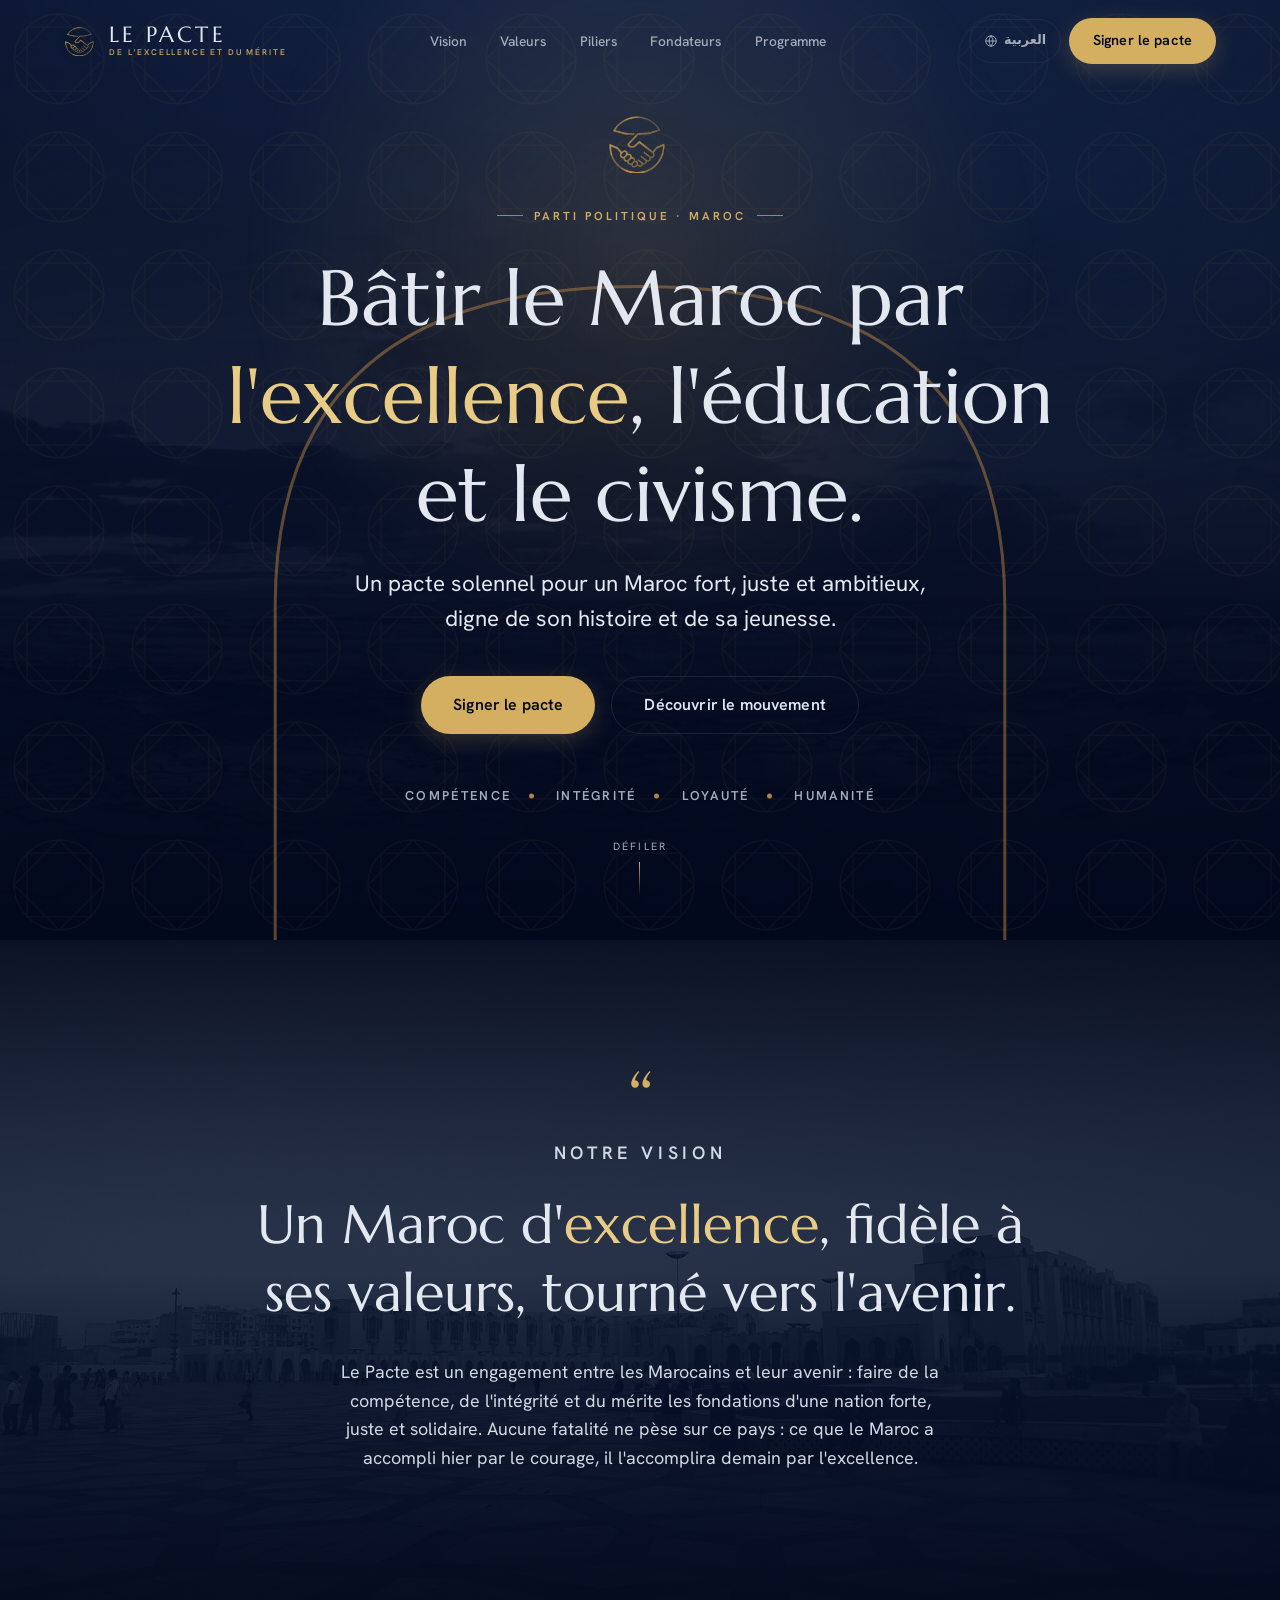
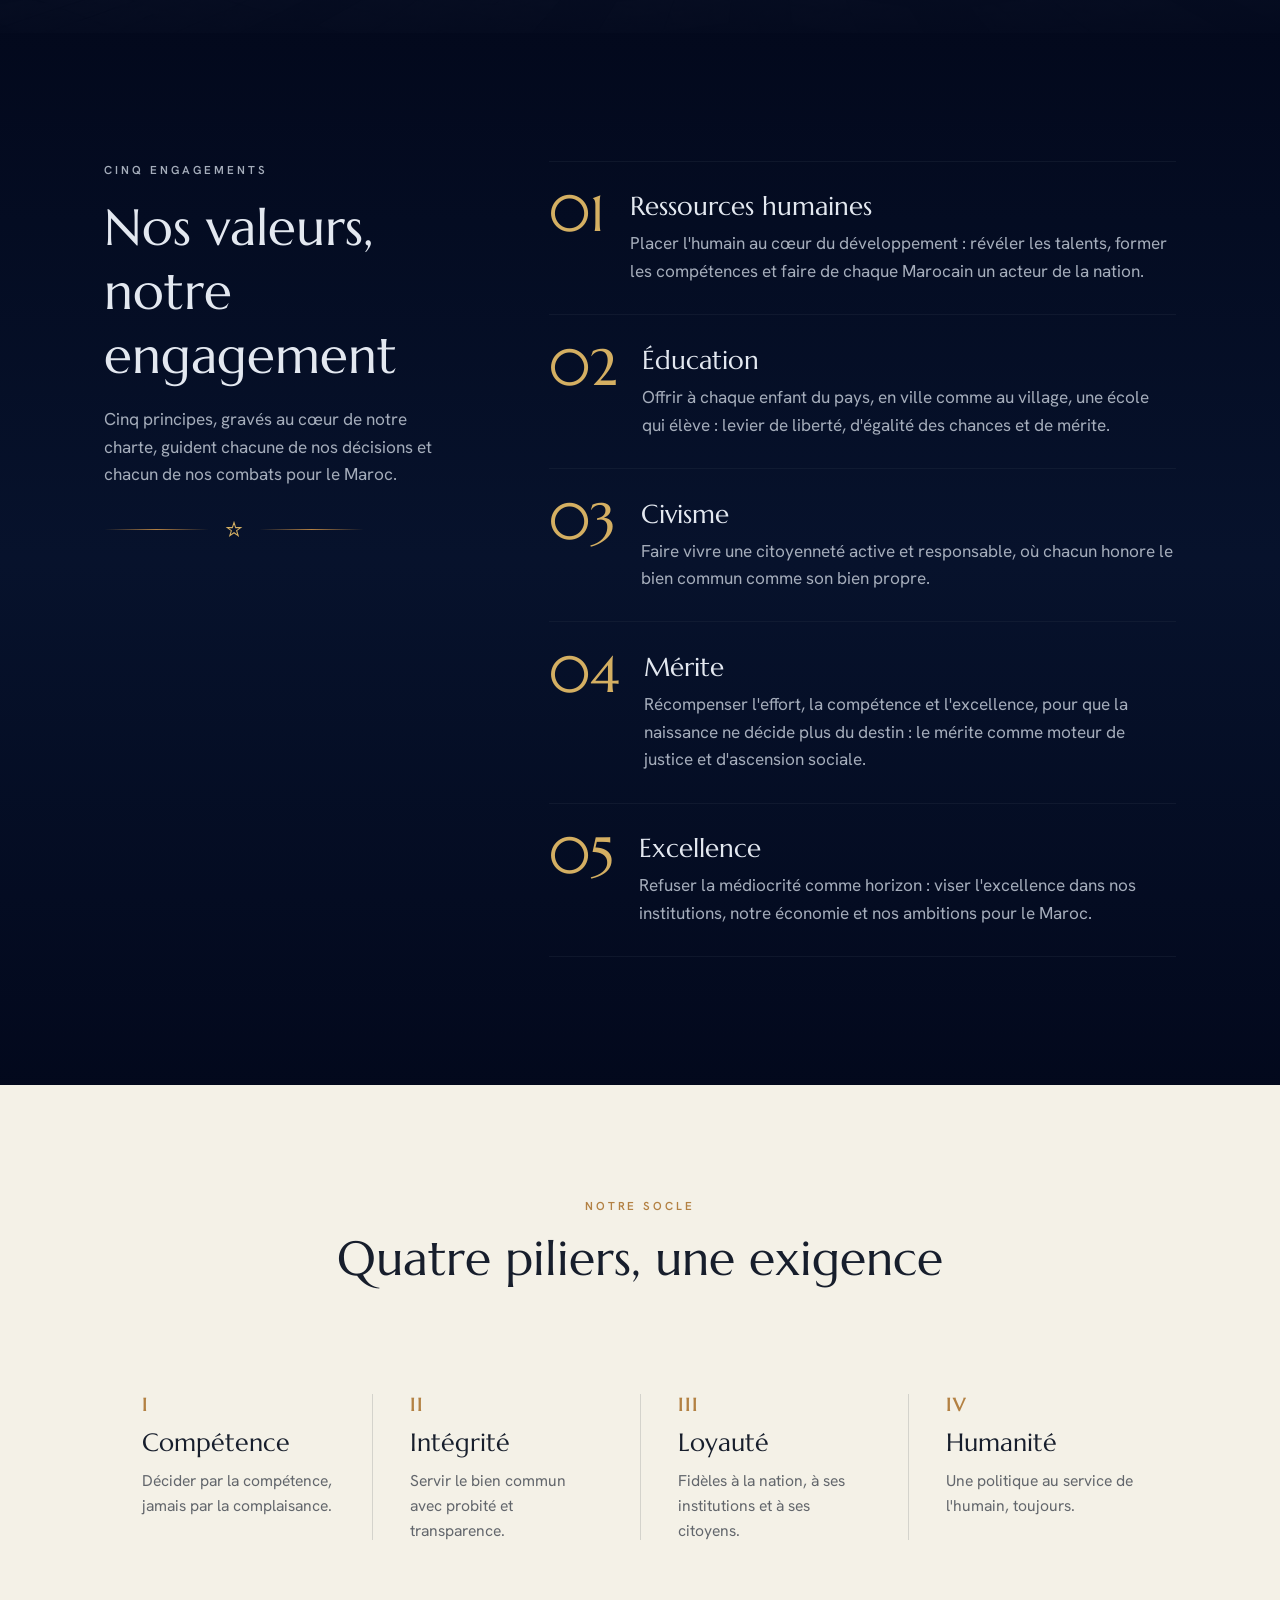
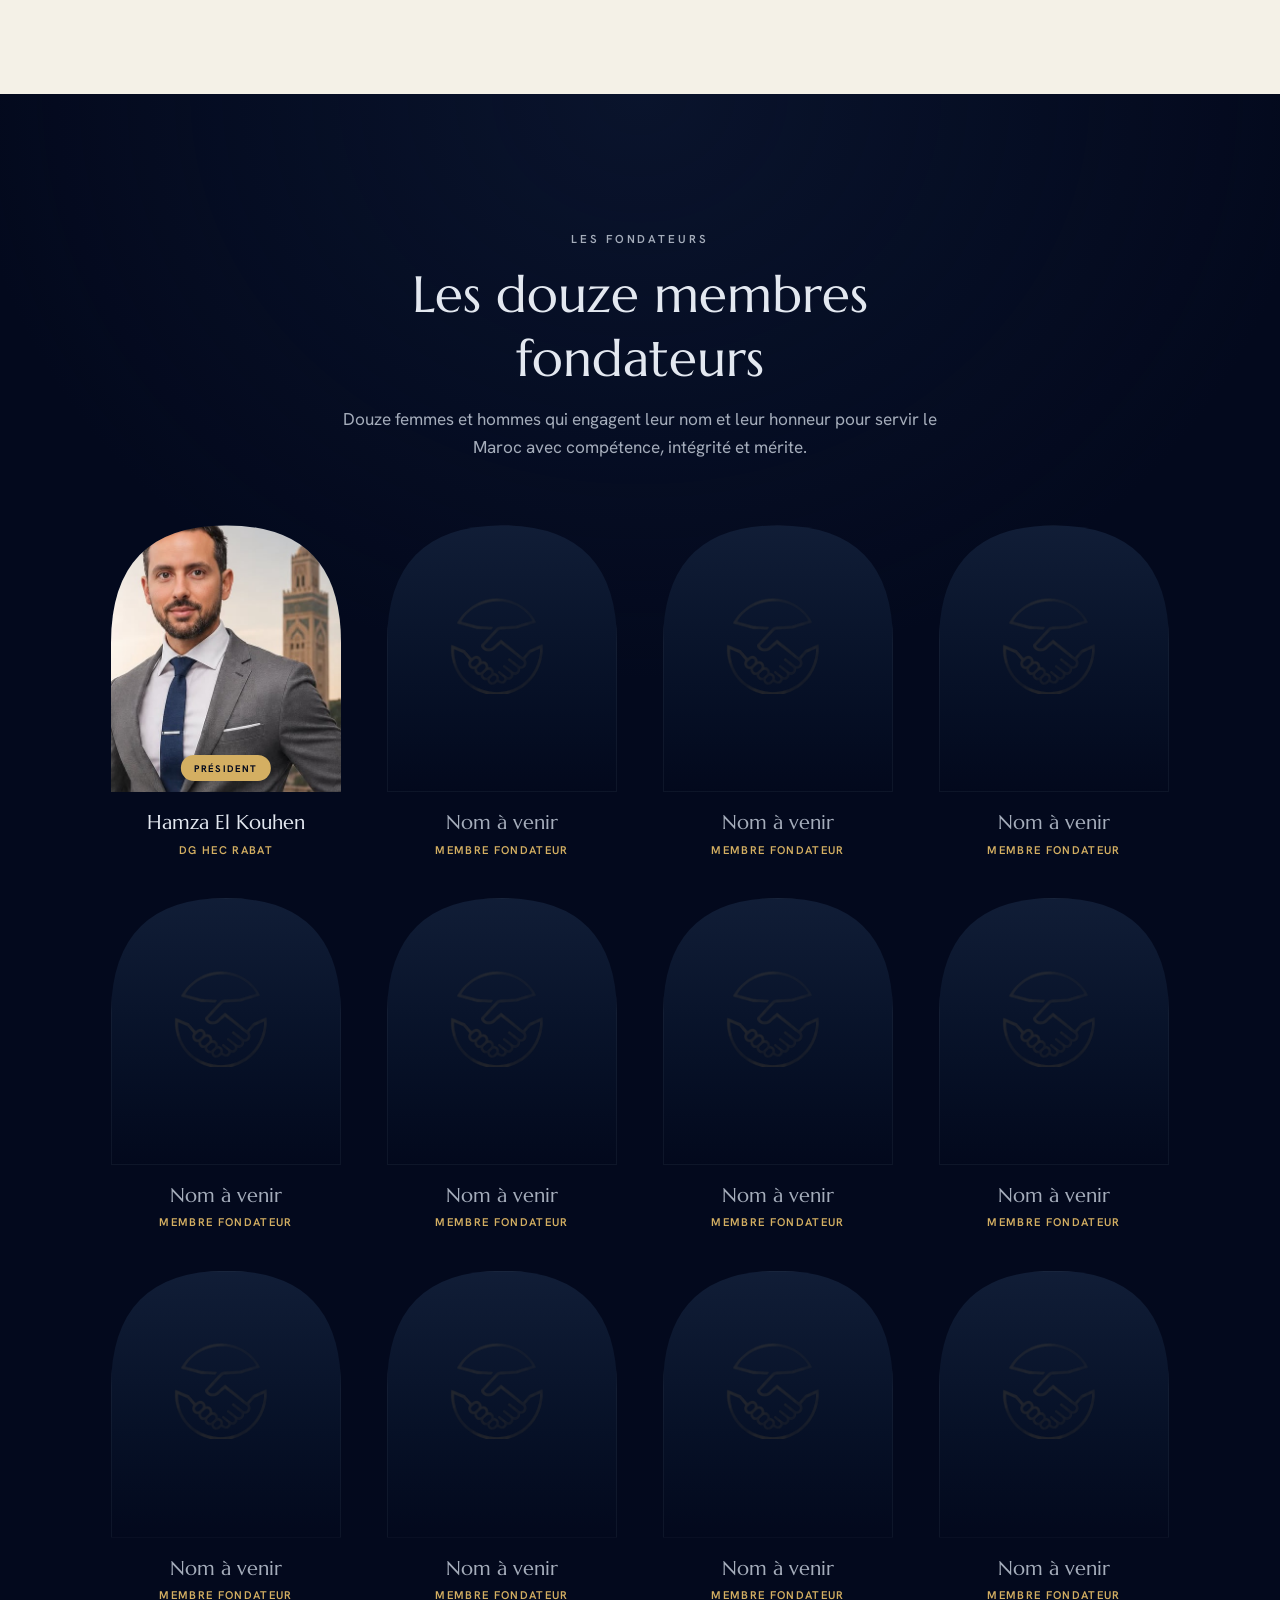
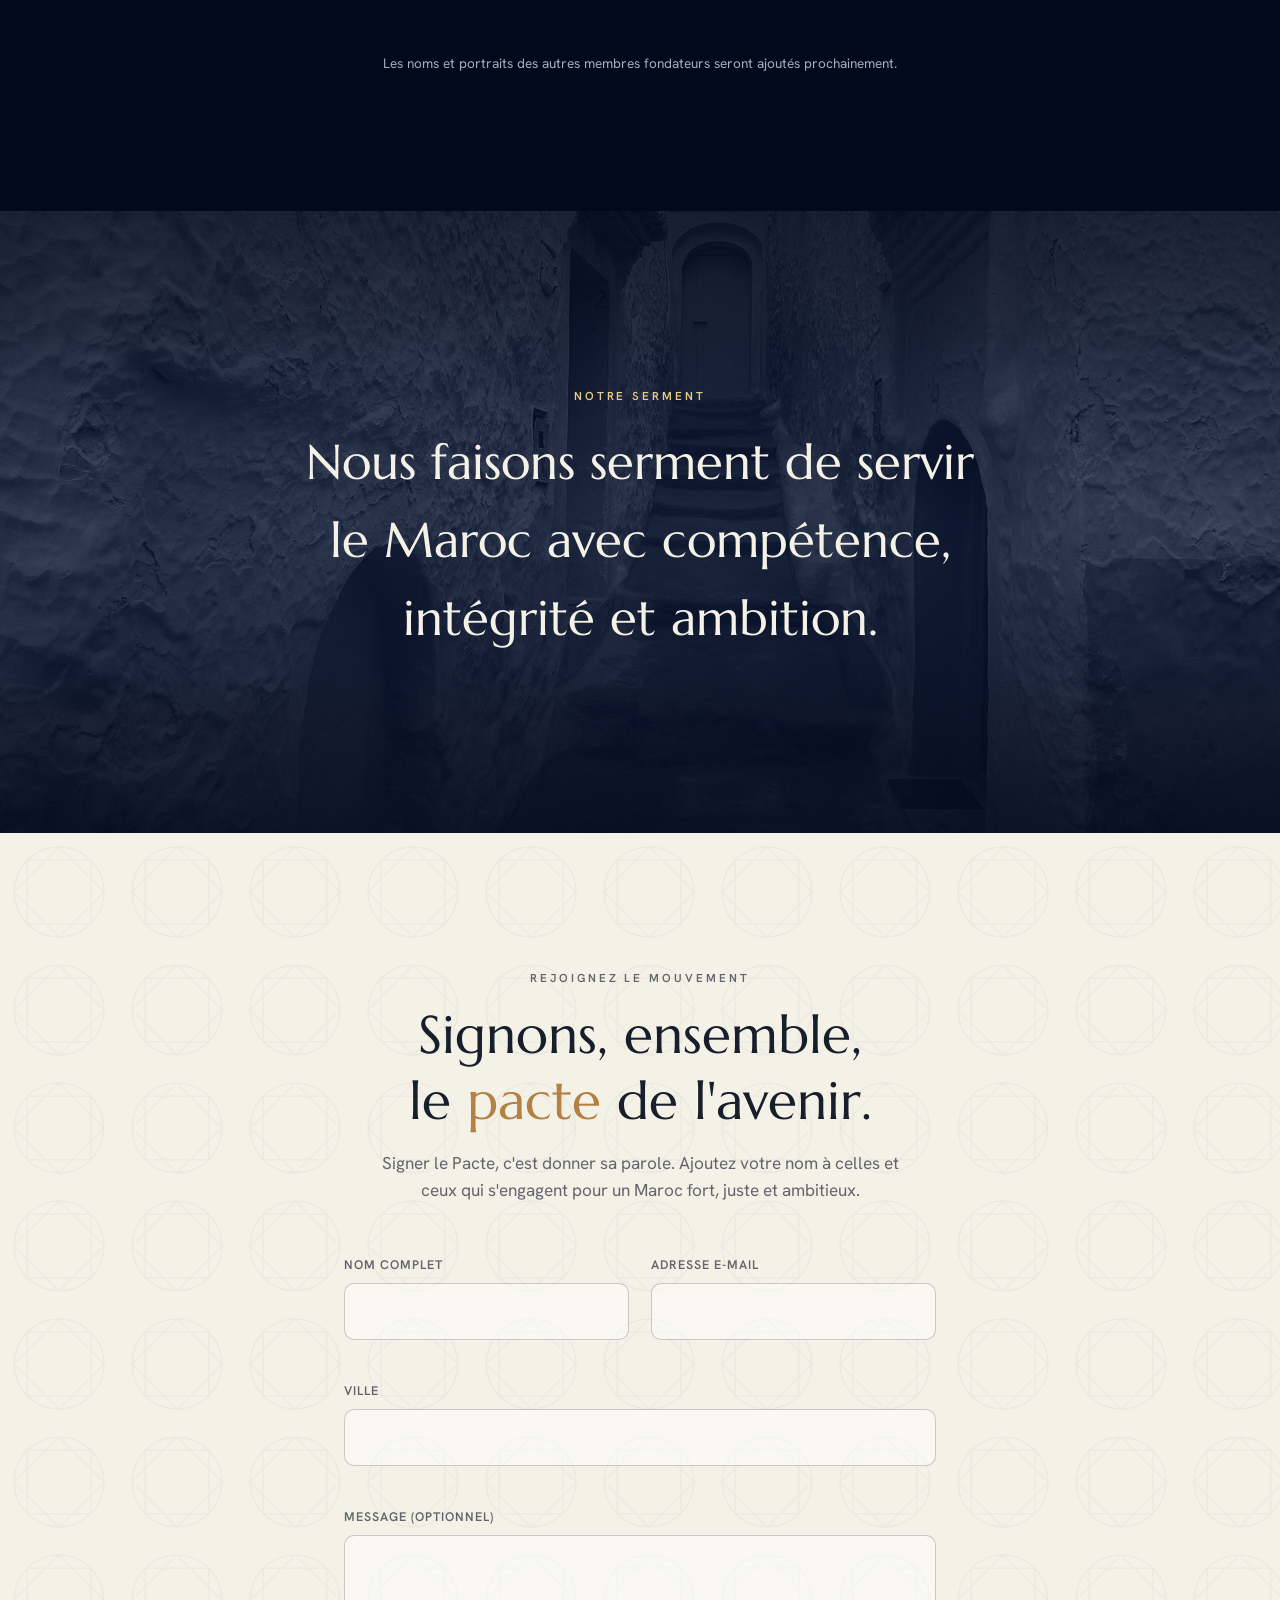
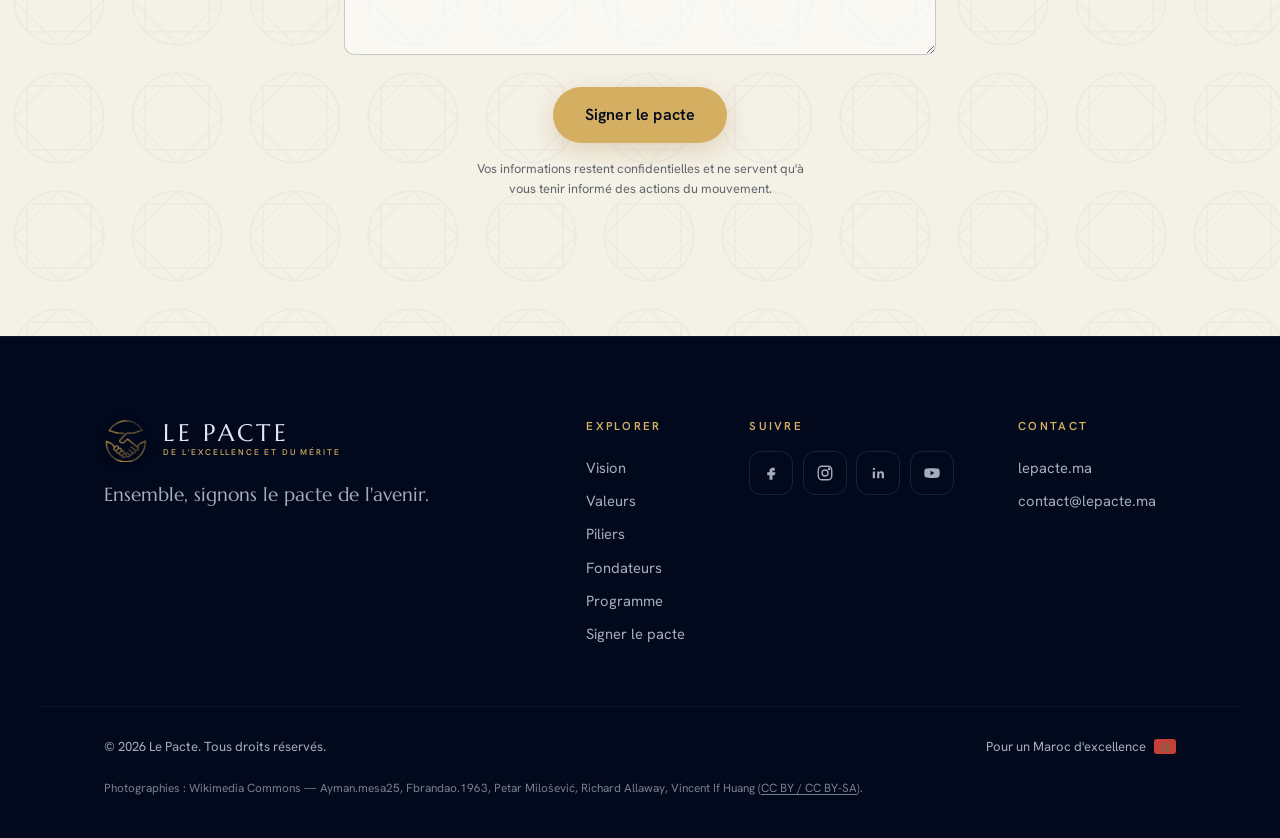
==== commit 267e3884: "Qualité globale : SEO, accessibilité, performance et textes enrichis - Anti-flash RTL : la langue mé" ====
--- a/index.html
+++ b/index.html
@@ -3,12 +3,42 @@
 <head>
 <meta charset="UTF-8" />
 <meta name="viewport" content="width=device-width, initial-scale=1.0" />
+<script>
+/* Applique la langue mémorisée avant le premier rendu (évite le flash LTR pour l'arabe). */
+(function(){try{var l=localStorage.getItem("lepacte-lang")||"fr";document.documentElement.lang=l;document.documentElement.dir=l==="ar"?"rtl":"ltr";}catch(e){}})();
+</script>
 <title>LE PACTE — De l'excellence et du mérite</title>
 <meta name="description" content="Le Pacte, parti politique pour un Maroc fort, juste et ambitieux. Bâtir le Maroc par l'excellence, l'éducation et le civisme." />
+<meta name="theme-color" content="#03091d" />
+<link rel="canonical" href="https://hecrabatbusinessschool.github.io/lepacte.ma/" />
 <meta property="og:title" content="LE PACTE — De l'excellence et du mérite" />
-<meta property="og:description" content="Un pacte pour un Maroc fort, juste et ambitieux." />
+<meta property="og:description" content="Un pacte solennel pour un Maroc fort, juste et ambitieux, digne de son histoire et de sa jeunesse." />
 <meta property="og:type" content="website" />
+<meta property="og:url" content="https://hecrabatbusinessschool.github.io/lepacte.ma/" />
+<meta property="og:site_name" content="Le Pacte" />
+<meta property="og:locale" content="fr_FR" />
+<meta property="og:locale:alternate" content="ar_MA" />
+<meta property="og:image" content="https://hecrabatbusinessschool.github.io/lepacte.ma/assets/morocco-casa.jpg" />
+<meta property="og:image:width" content="1600" />
+<meta property="og:image:height" content="782" />
+<meta property="og:image:alt" content="Casablanca, Maroc" />
+<meta name="twitter:card" content="summary_large_image" />
 <link rel="icon" type="image/png" href="assets/favicon.png" />
+<link rel="preload" as="image" href="assets/morocco-casa.jpg" fetchpriority="high" />
+<script type="application/ld+json">
+{
+  "@context": "https://schema.org",
+  "@type": "Organization",
+  "name": "Le Pacte",
+  "alternateName": "الميثاق",
+  "slogan": "De l'excellence et du mérite",
+  "url": "https://hecrabatbusinessschool.github.io/lepacte.ma/",
+  "logo": "https://hecrabatbusinessschool.github.io/lepacte.ma/assets/emblem-gold.png",
+  "email": "contact@lepacte.ma",
+  "founder": { "@type": "Person", "name": "Hamza El Kouhen" },
+  "foundingLocation": { "@type": "Country", "name": "Maroc" }
+}
+</script>
 <link rel="preconnect" href="https://fonts.googleapis.com" />
 <link rel="preconnect" href="https://fonts.gstatic.com" crossorigin />
 <link href="https://fonts.googleapis.com/css2?family=Marcellus&family=Hanken+Grotesk:wght@400;500;600;700&family=Amiri:wght@400;700&family=Cairo:wght@400;500;600;700&display=swap" rel="stylesheet" />
@@ -29,7 +59,7 @@
 <!-- ============ EN-TÊTE ============ -->
 <header class="header" id="header">
   <a class="brand" href="#top" aria-label="Le Pacte, accueil">
-    <img src="assets/emblem-gold.png" alt="" />
+    <img src="assets/emblem-gold.png" alt="" width="232" height="216" />
     <span class="name">LE PACTE<small data-i18n="brand.sub">De l'excellence et du mérite</small></span>
   </a>
   <nav class="nav" aria-label="Navigation principale">
@@ -55,7 +85,7 @@
   <a href="#valeurs" data-i18n="nav.values">Valeurs</a>
   <a href="#piliers" data-i18n="nav.pillars">Piliers</a>
   <a href="#fondateurs" data-i18n="nav.chef">Fondateurs</a>
-    <a href="programme.html" data-i18n="nav.programme">Programme</a>
+  <a href="programme.html" data-i18n="nav.programme">Programme</a>
   <a href="#join" class="btn btn-gold btn-lg" data-i18n="cta.sign">Signer le pacte</a>
 </div>
 
@@ -67,10 +97,10 @@
     <svg viewBox="0 0 100 100" fill="none"><path d="M2,100 L2,46 Q2,4 50,4 Q98,4 98,46 L98,100"/></svg>
   </div>
   <div class="hero-inner wrap">
-    <img class="emblem" src="assets/emblem-gold.png" alt="Emblème du Pacte" />
+    <img class="emblem" src="assets/emblem-gold.png" alt="Emblème du Pacte" width="232" height="216" />
     <span class="kicker" data-i18n="hero.kicker">Parti politique · Maroc</span>
     <h1 data-i18n-html="hero.h1">Bâtir le Maroc par <em>l'excellence</em>, l'éducation et le civisme.</h1>
-    <p class="lead" data-i18n="hero.lead">Un pacte pour un Maroc fort, juste et ambitieux.</p>
+    <p class="lead" data-i18n="hero.lead">Un pacte solennel pour un Maroc fort, juste et ambitieux, digne de son histoire et de sa jeunesse.</p>
     <div class="hero-cta">
       <a href="#join" class="btn btn-gold btn-lg" data-i18n="cta.sign">Signer le pacte</a>
       <a href="#vision" class="btn btn-ghost btn-lg" data-i18n="cta.discover">Découvrir le mouvement</a>
@@ -94,7 +124,7 @@
     <span class="mark serif reveal" aria-hidden="true">“</span>
     <p class="kicker reveal" data-i18n="vision.kicker">Notre vision</p>
     <h2 class="reveal" data-d="1" data-i18n-html="vision.title">Un Maroc d'<em>excellence</em>, fidèle à ses valeurs, tourné vers l'avenir.</h2>
-    <p class="reveal" data-d="2" data-i18n="vision.body">Le Pacte est un engagement entre les Marocains et leur avenir : faire de la compétence, de l'intégrité et du mérite les fondations d'une nation forte, juste et solidaire.</p>
+    <p class="reveal" data-d="2" data-i18n="vision.body">Le Pacte est un engagement entre les Marocains et leur avenir : faire de la compétence, de l'intégrité et du mérite les fondations d'une nation forte, juste et solidaire. Aucune fatalité ne pèse sur ce pays : ce que le Maroc a accompli hier par le courage, il l'accomplira demain par l'excellence.</p>
   </div>
 </section>
 
@@ -104,15 +134,15 @@
     <div class="values-aside">
       <p class="kicker reveal" data-i18n="values.kicker">Cinq engagements</p>
       <h2 class="reveal" data-d="1" data-i18n="values.title">Nos valeurs, notre engagement</h2>
-      <p class="reveal" data-d="2" data-i18n="values.intro">Cinq principes guident chacune de nos décisions et chacun de nos combats pour le Maroc.</p>
+      <p class="reveal" data-d="2" data-i18n="values.intro">Cinq principes, gravés au cœur de notre charte, guident chacune de nos décisions et chacun de nos combats pour le Maroc.</p>
       <div class="rule reveal" data-d="3" aria-hidden="true"><svg viewBox="0 0 24 24" fill="none" stroke="currentColor" stroke-width="1.4"><path d="M12 2l2.2 6.8H21l-5.5 4 2.1 6.8L12 15.6 6.4 19.6l2.1-6.8L3 8.8h6.8z"/></svg></div>
     </div>
     <div class="values-list">
-      <div class="value reveal"><span class="num">01</span><div><h3 data-i18n="value.1.t">Ressources humaines</h3><p data-i18n="value.1.d">Placer l'humain au cœur du développement et investir dans les talents et les compétences du pays.</p></div></div>
-      <div class="value reveal"><span class="num">02</span><div><h3 data-i18n="value.2.t">Éducation</h3><p data-i18n="value.2.d">Offrir à chaque Marocain une éducation de qualité, levier de liberté, d'égalité des chances et de mérite.</p></div></div>
-      <div class="value reveal"><span class="num">03</span><div><h3 data-i18n="value.3.t">Civisme</h3><p data-i18n="value.3.d">Promouvoir une citoyenneté active, responsable et respectueuse des valeurs de la nation.</p></div></div>
-      <div class="value reveal"><span class="num">04</span><div><h3 data-i18n="value.4.t">Mérite</h3><p data-i18n="value.4.d">Récompenser l'effort, la compétence et l'excellence : le mérite comme moteur de justice et d'ascension sociale.</p></div></div>
-      <div class="value reveal"><span class="num">05</span><div><h3 data-i18n="value.5.t">Excellence</h3><p data-i18n="value.5.d">Viser l'excellence dans nos institutions, notre économie et nos ambitions pour le Maroc.</p></div></div>
+      <div class="value reveal"><span class="num">01</span><div><h3 data-i18n="value.1.t">Ressources humaines</h3><p data-i18n="value.1.d">Placer l'humain au cœur du développement : révéler les talents, former les compétences et faire de chaque Marocain un acteur de la nation.</p></div></div>
+      <div class="value reveal"><span class="num">02</span><div><h3 data-i18n="value.2.t">Éducation</h3><p data-i18n="value.2.d">Offrir à chaque enfant du pays, en ville comme au village, une école qui élève : levier de liberté, d'égalité des chances et de mérite.</p></div></div>
+      <div class="value reveal"><span class="num">03</span><div><h3 data-i18n="value.3.t">Civisme</h3><p data-i18n="value.3.d">Faire vivre une citoyenneté active et responsable, où chacun honore le bien commun comme son bien propre.</p></div></div>
+      <div class="value reveal"><span class="num">04</span><div><h3 data-i18n="value.4.t">Mérite</h3><p data-i18n="value.4.d">Récompenser l'effort, la compétence et l'excellence, pour que la naissance ne décide plus du destin : le mérite comme moteur de justice et d'ascension sociale.</p></div></div>
+      <div class="value reveal"><span class="num">05</span><div><h3 data-i18n="value.5.t">Excellence</h3><p data-i18n="value.5.d">Refuser la médiocrité comme horizon : viser l'excellence dans nos institutions, notre économie et nos ambitions pour le Maroc.</p></div></div>
     </div>
   </div>
 </section>
@@ -139,12 +169,12 @@
     <div class="head">
       <p class="kicker reveal" data-i18n="founders.kicker">Les fondateurs</p>
       <h2 class="reveal" data-d="1" data-i18n="founders.title">Les douze membres fondateurs</h2>
-      <p class="reveal" data-d="2" data-i18n="founders.intro">Douze femmes et hommes engagés à servir le Maroc avec compétence, intégrité et mérite.</p>
+      <p class="reveal" data-d="2" data-i18n="founders.intro">Douze femmes et hommes qui engagent leur nom et leur honneur pour servir le Maroc avec compétence, intégrité et mérite.</p>
     </div>
     <div class="founders-grid">
       <div class="member reveal">
         <div class="member-photo">
-          <img src="assets/hamza-portrait.jpg" alt="Hamza El Kouhen, président du Pacte" />
+          <img src="assets/hamza-portrait.jpg" alt="Hamza El Kouhen, président du Pacte" width="470" height="790" loading="lazy" decoding="async" />
           <span class="pres-tag" data-i18n="founders.president">Président</span>
         </div>
         <p class="member-name">Hamza El Kouhen</p>
@@ -170,7 +200,7 @@
 <section class="creed" id="creed">
   <div class="wrap">
     <p class="kicker reveal" data-i18n="creed.kicker">Notre serment</p>
-    <p class="creed-line serif reveal" data-d="1" data-i18n="creed.line">Servir le Maroc avec compétence, intégrité et ambition.</p>
+    <p class="creed-line serif reveal" data-d="1" data-i18n="creed.line">Nous faisons serment de servir le Maroc avec compétence, intégrité et ambition.</p>
   </div>
 </section>
 
@@ -181,7 +211,7 @@
     <div class="head">
       <p class="kicker reveal" data-i18n="join.kicker">Rejoignez le mouvement</p>
       <h2 class="reveal" data-d="1" data-i18n-html="join.title">Signons, ensemble, le <em>pacte</em> de l'avenir.</h2>
-      <p class="reveal" data-d="2" data-i18n="join.sub">Ajoutez votre nom à celles et ceux qui s'engagent pour un Maroc fort, juste et ambitieux.</p>
+      <p class="reveal" data-d="2" data-i18n="join.sub">Signer le Pacte, c'est donner sa parole. Ajoutez votre nom à celles et ceux qui s'engagent pour un Maroc fort, juste et ambitieux.</p>
     </div>
 
     <form class="form reveal" data-d="2" id="joinForm" novalidate>
@@ -189,19 +219,19 @@
       <div class="frow">
         <div class="field">
           <label for="f-name" data-i18n="form.name">Nom complet</label>
-          <input id="f-name" name="name" type="text" autocomplete="name" required />
-          <span class="err" data-err="name" aria-live="polite"></span>
+          <input id="f-name" name="name" type="text" autocomplete="name" required aria-describedby="err-name" />
+          <span class="err" id="err-name" data-err="name" aria-live="polite"></span>
         </div>
         <div class="field">
           <label for="f-email" data-i18n="form.email">Adresse e-mail</label>
-          <input id="f-email" name="email" type="email" autocomplete="email" required />
-          <span class="err" data-err="email" aria-live="polite"></span>
+          <input id="f-email" name="email" type="email" autocomplete="email" required aria-describedby="err-email" />
+          <span class="err" id="err-email" data-err="email" aria-live="polite"></span>
         </div>
       </div>
       <div class="field">
         <label for="f-city" data-i18n="form.city">Ville</label>
-        <input id="f-city" name="city" type="text" autocomplete="address-level2" required />
-        <span class="err" data-err="city" aria-live="polite"></span>
+        <input id="f-city" name="city" type="text" autocomplete="address-level2" required aria-describedby="err-city" />
+        <span class="err" id="err-city" data-err="city" aria-live="polite"></span>
       </div>
       <div class="field">
         <label for="f-msg" data-i18n="form.msg">Message (optionnel)</label>
@@ -214,8 +244,8 @@
     </form>
 
     <div class="form-success" id="formSuccess" role="status">
-      <img class="seal" src="assets/emblem-navy.png" alt="" />
-      <h3 data-i18n="success.title">Merci pour votre engagement.</h3>
+      <img class="seal" src="assets/emblem-navy.png" alt="" width="232" height="216" loading="lazy" decoding="async" />
+      <h3 data-i18n="success.title">Votre signature nous honore.</h3>
       <p data-i18n="success.body">Votre signature a bien été enregistrée. Nous reviendrons vers vous très prochainement.</p>
     </div>
   </div>
@@ -226,7 +256,7 @@
   <div class="wrap footer-top">
     <div>
       <a class="brand" href="#top" aria-label="Le Pacte">
-        <img src="assets/emblem-gold.png" alt="" />
+        <img src="assets/emblem-gold.png" alt="" width="232" height="216" loading="lazy" decoding="async" />
         <span class="name">LE PACTE<small data-i18n="brand.sub">De l'excellence et du mérite</small></span>
       </a>
       <p class="foot-tag" data-i18n="footer.tag">Ensemble, signons le pacte de l'avenir.</p>
@@ -238,7 +268,7 @@
         <a href="#valeurs" data-i18n="nav.values">Valeurs</a>
         <a href="#piliers" data-i18n="nav.pillars">Piliers</a>
         <a href="#fondateurs" data-i18n="nav.chef">Fondateurs</a>
-    <a href="programme.html" data-i18n="nav.programme">Programme</a>
+        <a href="programme.html" data-i18n="nav.programme">Programme</a>
         <a href="#join" data-i18n="cta.sign">Signer le pacte</a>
       </div>
       <div class="foot-col">
@@ -261,7 +291,7 @@
     <span>© 2026 Le Pacte. <span data-i18n="footer.rights">Tous droits réservés.</span></span>
     <span class="flag">
       <span data-i18n="footer.made">Pour un Maroc d'excellence</span>
-      <span class="strip" aria-label="Maroc"><svg viewBox="0 0 24 24" fill="none" stroke="currentColor" stroke-width="1.4"><path d="M12 3l2.5 7.6H22l-6 4.5 2.3 7.4L12 18l-6.3 4.5L8 15.1 2 10.6h7.5z"/></svg></span>
+      <span class="strip" role="img" aria-label="Maroc"><svg viewBox="0 0 24 24" fill="none" stroke="currentColor" stroke-width="1.4"><path d="M12 3l2.5 7.6H22l-6 4.5 2.3 7.4L12 18l-6.3 4.5L8 15.1 2 10.6h7.5z"/></svg></span>
     </span>
   </div>
   <div class="wrap credits">
@@ -286,86 +316,82 @@
     "skip":"Aller à l'adhésion",
     "brand.sub":"De l'excellence et du mérite",
     "nav.vision":"Vision","nav.values":"Valeurs","nav.pillars":"Piliers","nav.chef":"Fondateurs","nav.programme":"Programme",
-    "founders.kicker":"Les fondateurs","founders.title":"Les douze membres fondateurs","founders.intro":"Douze femmes et hommes engagés à servir le Maroc avec compétence, intégrité et mérite.","founders.president":"Président","founders.hamzaRole":"DG HEC Rabat","founders.placeholder":"Nom à venir","founders.role":"Membre fondateur","founders.note":"Les noms et portraits des autres membres fondateurs seront ajoutés prochainement.",
+    "founders.kicker":"Les fondateurs","founders.title":"Les douze membres fondateurs","founders.intro":"Douze femmes et hommes qui engagent leur nom et leur honneur pour servir le Maroc avec compétence, intégrité et mérite.","founders.president":"Président","founders.hamzaRole":"DG HEC Rabat","founders.placeholder":"Nom à venir","founders.role":"Membre fondateur","founders.note":"Les noms et portraits des autres membres fondateurs seront ajoutés prochainement.",
     "cta.sign":"Signer le pacte","cta.discover":"Découvrir le mouvement",
     "hero.kicker":"Parti politique · Maroc",
     "hero.h1":"Bâtir le Maroc par <em>l'excellence</em>, l'éducation et le civisme.",
-    "hero.lead":"Un pacte pour un Maroc fort, juste et ambitieux.",
+    "hero.lead":"Un pacte solennel pour un Maroc fort, juste et ambitieux, digne de son histoire et de sa jeunesse.",
     "hero.scroll":"Défiler",
     "vision.kicker":"Notre vision",
     "vision.title":"Un Maroc d'<em>excellence</em>, fidèle à ses valeurs, tourné vers l'avenir.",
-    "vision.body":"Le Pacte est un engagement entre les Marocains et leur avenir : faire de la compétence, de l'intégrité et du mérite les fondations d'une nation forte, juste et solidaire.",
+    "vision.body":"Le Pacte est un engagement entre les Marocains et leur avenir : faire de la compétence, de l'intégrité et du mérite les fondations d'une nation forte, juste et solidaire. Aucune fatalité ne pèse sur ce pays : ce que le Maroc a accompli hier par le courage, il l'accomplira demain par l'excellence.",
     "values.kicker":"Cinq engagements","values.title":"Nos valeurs, notre engagement",
-    "values.intro":"Cinq principes guident chacune de nos décisions et chacun de nos combats pour le Maroc.",
-    "value.1.t":"Ressources humaines","value.1.d":"Placer l'humain au cœur du développement et investir dans les talents et les compétences du pays.",
-    "value.2.t":"Éducation","value.2.d":"Offrir à chaque Marocain une éducation de qualité, levier de liberté, d'égalité des chances et de mérite.",
-    "value.3.t":"Civisme","value.3.d":"Promouvoir une citoyenneté active, responsable et respectueuse des valeurs de la nation.",
-    "value.4.t":"Mérite","value.4.d":"Récompenser l'effort, la compétence et l'excellence : le mérite comme moteur de justice et d'ascension sociale.",
-    "value.5.t":"Excellence","value.5.d":"Viser l'excellence dans nos institutions, notre économie et nos ambitions pour le Maroc.",
+    "values.intro":"Cinq principes, gravés au cœur de notre charte, guident chacune de nos décisions et chacun de nos combats pour le Maroc.",
+    "value.1.t":"Ressources humaines","value.1.d":"Placer l'humain au cœur du développement : révéler les talents, former les compétences et faire de chaque Marocain un acteur de la nation.",
+    "value.2.t":"Éducation","value.2.d":"Offrir à chaque enfant du pays, en ville comme au village, une école qui élève : levier de liberté, d'égalité des chances et de mérite.",
+    "value.3.t":"Civisme","value.3.d":"Faire vivre une citoyenneté active et responsable, où chacun honore le bien commun comme son bien propre.",
+    "value.4.t":"Mérite","value.4.d":"Récompenser l'effort, la compétence et l'excellence, pour que la naissance ne décide plus du destin : le mérite comme moteur de justice et d'ascension sociale.",
+    "value.5.t":"Excellence","value.5.d":"Refuser la médiocrité comme horizon : viser l'excellence dans nos institutions, notre économie et nos ambitions pour le Maroc.",
     "pillars.kicker":"Notre socle","pillars.title":"Quatre piliers, une exigence",
     "pillar.1.t":"Compétence","pillar.1.d":"Décider par la compétence, jamais par la complaisance.",
     "pillar.2.t":"Intégrité","pillar.2.d":"Servir le bien commun avec probité et transparence.",
     "pillar.3.t":"Loyauté","pillar.3.d":"Fidèles à la nation, à ses institutions et à ses citoyens.",
     "pillar.4.t":"Humanité","pillar.4.d":"Une politique au service de l'humain, toujours.",
-    "chef.kicker":"Le chef du parti","chef.badge":"Chef du parti","chef.role":"Directeur Général HEC Rabat",
-    "chef.bio1":"Dirigeant et pédagogue, Hamza El Kouhen porte la conviction qu'un Maroc d'excellence se construit par l'éducation, le mérite et l'engagement civique.",
-    "chef.bio2":"Il fonde Le Pacte pour rassembler les femmes et les hommes décidés à servir le pays avec compétence, intégrité et ambition.",
-    "chef.quote":"« Le mérite doit redevenir la promesse du Maroc. »",
     "join.kicker":"Rejoignez le mouvement",
     "join.title":"Signons, ensemble, le <em>pacte</em> de l'avenir.",
-    "join.sub":"Ajoutez votre nom à celles et ceux qui s'engagent pour un Maroc fort, juste et ambitieux.",
+    "join.sub":"Signer le Pacte, c'est donner sa parole. Ajoutez votre nom à celles et ceux qui s'engagent pour un Maroc fort, juste et ambitieux.",
     "form.name":"Nom complet","form.email":"Adresse e-mail","form.city":"Ville","form.msg":"Message (optionnel)",
     "form.privacy":"Vos informations restent confidentielles et ne servent qu'à vous tenir informé des actions du mouvement.",
-    "success.title":"Merci pour votre engagement.",
+    "success.title":"Votre signature nous honore.",
     "success.body":"Votre signature a bien été enregistrée. Nous reviendrons vers vous très prochainement.",
     "footer.tag":"Ensemble, signons le pacte de l'avenir.",
     "footer.explore":"Explorer","footer.follow":"Suivre","footer.contact":"Contact",
     "footer.rights":"Tous droits réservés.","footer.made":"Pour un Maroc d'excellence",
-    "creed.kicker":"Notre serment","creed.line":"Servir le Maroc avec compétence, intégrité et ambition.","credits.label":"Photographies",
+    "creed.kicker":"Notre serment","creed.line":"Nous faisons serment de servir le Maroc avec compétence, intégrité et ambition.","credits.label":"Photographies",
     "err.name":"Veuillez indiquer votre nom.","err.email":"Adresse e-mail invalide.","err.city":"Veuillez indiquer votre ville.",
+    "a11y.lang":"Basculer en arabe","a11y.menu":"Menu",
+    "meta.desc":"Le Pacte, parti politique pour un Maroc fort, juste et ambitieux. Bâtir le Maroc par l'excellence, l'éducation et le civisme.",
     "_langLabel":"العربية"
   },
   ar: {
     "skip":"الانتقال إلى الانخراط",
     "brand.sub":"من أجل التميّز والاستحقاق",
     "nav.vision":"الرؤية","nav.values":"القيم","nav.pillars":"الركائز","nav.chef":"المؤسِّسون","nav.programme":"البرنامج",
-    "founders.kicker":"المؤسِّسون","founders.title":"الأعضاء المؤسِّسون الاثنا عشر","founders.intro":"اثنتا عشرة امرأةً ورجلاً التزموا بخدمة المغرب بكفاءةٍ ونزاهةٍ واستحقاق.","founders.president":"الرئيس","founders.hamzaRole":"المدير العام HEC الرباط","founders.placeholder":"الاسم قريبًا","founders.role":"عضو مؤسِّس","founders.note":"ستُضاف أسماء وصور باقي الأعضاء المؤسِّسين قريبًا.",
+    "founders.kicker":"المؤسِّسون","founders.title":"الأعضاء المؤسِّسون الاثنا عشر","founders.intro":"اثنتا عشرة امرأةً ورجلاً يضعون أسماءهم وشرفهم في خدمة المغرب، بكفاءةٍ ونزاهةٍ واستحقاق.","founders.president":"الرئيس","founders.hamzaRole":"المدير العام HEC الرباط","founders.placeholder":"الاسم قريبًا","founders.role":"عضو مؤسِّس","founders.note":"ستُضاف أسماء وصور باقي الأعضاء المؤسِّسين قريبًا.",
     "cta.sign":"وقّع الميثاق","cta.discover":"اكتشف الحركة",
     "hero.kicker":"حزب سياسي · المغرب",
     "hero.h1":"نبني المغرب بـ<em>التميّز</em> والتعليم والمواطنة.",
-    "hero.lead":"ميثاقٌ من أجل مغرب قويّ وعادل وطموح.",
+    "hero.lead":"ميثاقُ شرفٍ من أجل مغربٍ قويٍّ وعادلٍ وطموح، جديرٍ بتاريخه وشبابه.",
     "hero.scroll":"تابع",
     "vision.kicker":"رؤيتنا",
     "vision.title":"مغربُ <em>التميّز</em>، وفيٌّ لقيمه، متطلّعٌ إلى المستقبل.",
-    "vision.body":"الميثاق عهدٌ بين المغاربة ومستقبلهم: أن نجعل من الكفاءة والنزاهة والاستحقاق أسسًا لأمّةٍ قويّةٍ وعادلةٍ ومتضامنة.",
+    "vision.body":"الميثاق عهدٌ بين المغاربة ومستقبلهم: أن نجعل من الكفاءة والنزاهة والاستحقاق أسسًا لأمّةٍ قويّةٍ وعادلةٍ ومتضامنة. لا قدَرَ يُثقل كاهل هذا البلد: فما حقّقه المغرب بالأمس بالشجاعة، سيحقّقه غدًا بالتميّز.",
     "values.kicker":"خمسة التزامات","values.title":"قيمنا، التزامنا",
-    "values.intro":"خمسة مبادئ توجّه كلّ قراراتنا وكلّ معاركنا من أجل المغرب.",
-    "value.1.t":"الموارد البشرية","value.1.d":"وضع الإنسان في صميم التنمية والاستثمار في مواهب البلاد وكفاءاتها.",
-    "value.2.t":"التعليم","value.2.d":"توفير تعليمٍ جيّد لكلّ مغربيّ، رافعةً للحرّية وتكافؤ الفرص والاستحقاق.",
-    "value.3.t":"المواطنة","value.3.d":"تعزيز مواطنةٍ فاعلة ومسؤولة تحترم قيم الأمّة.",
-    "value.4.t":"الاستحقاق","value.4.d":"مكافأة الجهد والكفاءة والتميّز: الاستحقاق محرّكًا للعدالة والارتقاء الاجتماعي.",
-    "value.5.t":"التميّز","value.5.d":"السعي إلى التميّز في مؤسّساتنا واقتصادنا وطموحاتنا للمغرب.",
+    "values.intro":"خمسة مبادئ، محفورةٌ في صميم ميثاقنا، توجّه كلّ قراراتنا وكلّ معاركنا من أجل المغرب.",
+    "value.1.t":"الموارد البشرية","value.1.d":"وضع الإنسان في صميم التنمية: اكتشاف المواهب، وصقل الكفاءات، وجعل كلّ مغربيٍّ فاعلًا في بناء الأمّة.",
+    "value.2.t":"التعليم","value.2.d":"أن نمنح كلّ طفلٍ في هذا الوطن، في المدينة كما في القرية، مدرسةً ترتقي به: رافعةً للحرّية وتكافؤ الفرص والاستحقاق.",
+    "value.3.t":"المواطنة","value.3.d":"إحياء مواطنةٍ فاعلةٍ ومسؤولة، يصون فيها كلُّ واحدٍ الصالحَ العام كما يصون مالَه الخاص.",
+    "value.4.t":"الاستحقاق","value.4.d":"مكافأة الجهد والكفاءة والتميّز، حتى لا يبقى المولدُ حاكمًا على المصير: الاستحقاق محرّكًا للعدالة والارتقاء الاجتماعي.",
+    "value.5.t":"التميّز","value.5.d":"رفض الرداءة أفقًا لنا: السعي إلى التميّز في مؤسّساتنا واقتصادنا وطموحاتنا للمغرب.",
     "pillars.kicker":"أساسنا","pillars.title":"أربع ركائز، التزامٌ واحد",
     "pillar.1.t":"الكفاءة","pillar.1.d":"نقرّر بالكفاءة، لا بالمحاباة أبدًا.",
     "pillar.2.t":"النزاهة","pillar.2.d":"نخدم الصالح العام بنزاهةٍ وشفافية.",
     "pillar.3.t":"الوفاء","pillar.3.d":"أوفياء للوطن ولمؤسّساته ولمواطنيه.",
     "pillar.4.t":"الإنسانية","pillar.4.d":"سياسةٌ في خدمة الإنسان، دائمًا.",
-    "chef.kicker":"رئيس الحزب","chef.badge":"رئيس الحزب","chef.role":"المدير العام لـ HEC الرباط",
-    "chef.bio1":"قائدٌ وتربويّ، يؤمن حمزة الكوهن بأنّ مغرب التميّز يُبنى بالتعليم والاستحقاق والالتزام المدني.",
-    "chef.bio2":"أسّس الميثاق ليجمع النساء والرجال العازمين على خدمة الوطن بكفاءةٍ ونزاهةٍ وطموح.",
-    "chef.quote":"«يجب أن يعود الاستحقاق وعدًا للمغرب.»",
     "join.kicker":"انضمّ إلى الحركة",
     "join.title":"لنوقّع معًا <em>ميثاق</em> المستقبل.",
-    "join.sub":"أضف اسمك إلى من يلتزمون بمغربٍ قويّ وعادل وطموح.",
+    "join.sub":"أن توقّع الميثاق هو أن تمنح كلمتك. أضف اسمك إلى من يلتزمون بمغربٍ قويٍّ وعادلٍ وطموح.",
     "form.name":"الاسم الكامل","form.email":"البريد الإلكتروني","form.city":"المدينة","form.msg":"رسالة (اختياري)",
     "form.privacy":"تبقى معلوماتك سرّية ولا تُستعمل إلّا لإطلاعك على أنشطة الحركة.",
-    "success.title":"شكرًا على التزامك.",
+    "success.title":"توقيعك يشرّفنا.",
     "success.body":"تمّ تسجيل توقيعك بنجاح. سنتواصل معك في القريب العاجل.",
     "footer.tag":"معًا، لنوقّع ميثاق المستقبل.",
     "footer.explore":"استكشف","footer.follow":"تابعنا","footer.contact":"اتصال",
     "footer.rights":"جميع الحقوق محفوظة.","footer.made":"من أجل مغرب التميّز",
-    "creed.kicker":"قَسَمُنا","creed.line":"خدمة المغرب بكفاءةٍ ونزاهةٍ وطموح.","credits.label":"الصور",
+    "creed.kicker":"قَسَمُنا","creed.line":"نُقسِم أن نخدم المغرب بكفاءةٍ ونزاهةٍ وطموح.","credits.label":"الصور",
     "err.name":"يُرجى إدخال اسمك.","err.email":"البريد الإلكتروني غير صالح.","err.city":"يُرجى إدخال مدينتك.",
+    "a11y.lang":"التبديل إلى الفرنسية","a11y.menu":"القائمة",
+    "meta.desc":"الميثاق، حزب سياسي من أجل مغرب قويّ وعادل وطموح. نبني المغرب بالتميّز والتعليم والمواطنة.",
     "_langLabel":"Français"
   }
 };
@@ -384,7 +410,12 @@
   document.querySelectorAll("[data-i18n-html]").forEach(el=>{
     const k = el.getAttribute("data-i18n-html"); if(dict[k]!=null) el.innerHTML = dict[k];
   });
-  document.getElementById("langLabel").textContent = dict["_langLabel"];
+  const langLabel = document.getElementById("langLabel");
+  langLabel.textContent = dict["_langLabel"];
+  langLabel.setAttribute("lang", l === "fr" ? "ar" : "fr");
+  document.getElementById("langBtn").setAttribute("aria-label", dict["a11y.lang"]);
+  document.getElementById("burger").setAttribute("aria-label", dict["a11y.menu"]);
+  document.querySelector('meta[name="description"]').setAttribute("content", dict["meta.desc"]);
   localStorage.setItem("lepacte-lang", l);
 }
 
@@ -404,6 +435,11 @@
 document.querySelectorAll("#mobileMenu a").forEach(a=> a.addEventListener("click", ()=>{
   document.body.classList.remove("menu-open"); burger.setAttribute("aria-expanded","false");
 }));
+window.addEventListener("keydown", (e)=>{
+  if(e.key === "Escape" && document.body.classList.contains("menu-open")){
+    document.body.classList.remove("menu-open"); burger.setAttribute("aria-expanded","false"); burger.focus();
+  }
+});
 
 /* ---- Reveal au scroll ---- */
 const io = new IntersectionObserver((entries)=>{
@@ -466,7 +502,8 @@
 function showSuccess(){
   form.style.display = "none";
   success.classList.add("show");
-  success.scrollIntoView({behavior:"smooth", block:"center"});
+  const reduce = window.matchMedia("(prefers-reduced-motion: reduce)").matches;
+  success.scrollIntoView({behavior: reduce ? "auto" : "smooth", block:"center"});
 }
 
 /* ---- Init ---- */
--- a/styles.css
+++ b/styles.css
@@ -51,7 +51,7 @@
   -webkit-font-smoothing:antialiased;
   overflow-x:hidden;
 }
-img{ max-width:100%; display:block; }
+img{ max-width:100%; height:auto; display:block; }
 a{ color:inherit; text-decoration:none; }
 button{ font:inherit; cursor:pointer; border:none; background:none; color:inherit; }
 
@@ -253,7 +253,6 @@
 .value:last-child{ border-block-end:1px solid var(--line-soft); }
 .value .num{ font-family:var(--serif); font-size:clamp(2.4rem,4vw,3.4rem); line-height:.9;
   color:var(--gold); font-weight:500; }
-.value .ico{ display:none; }
 .value h3{ font-size:1.6rem; margin-bottom:.5rem; }
 .value p{ color:var(--text-muted); max-width:58ch; }
 .value:hover h3{ color:var(--gold-bright); transition:color .3s; }
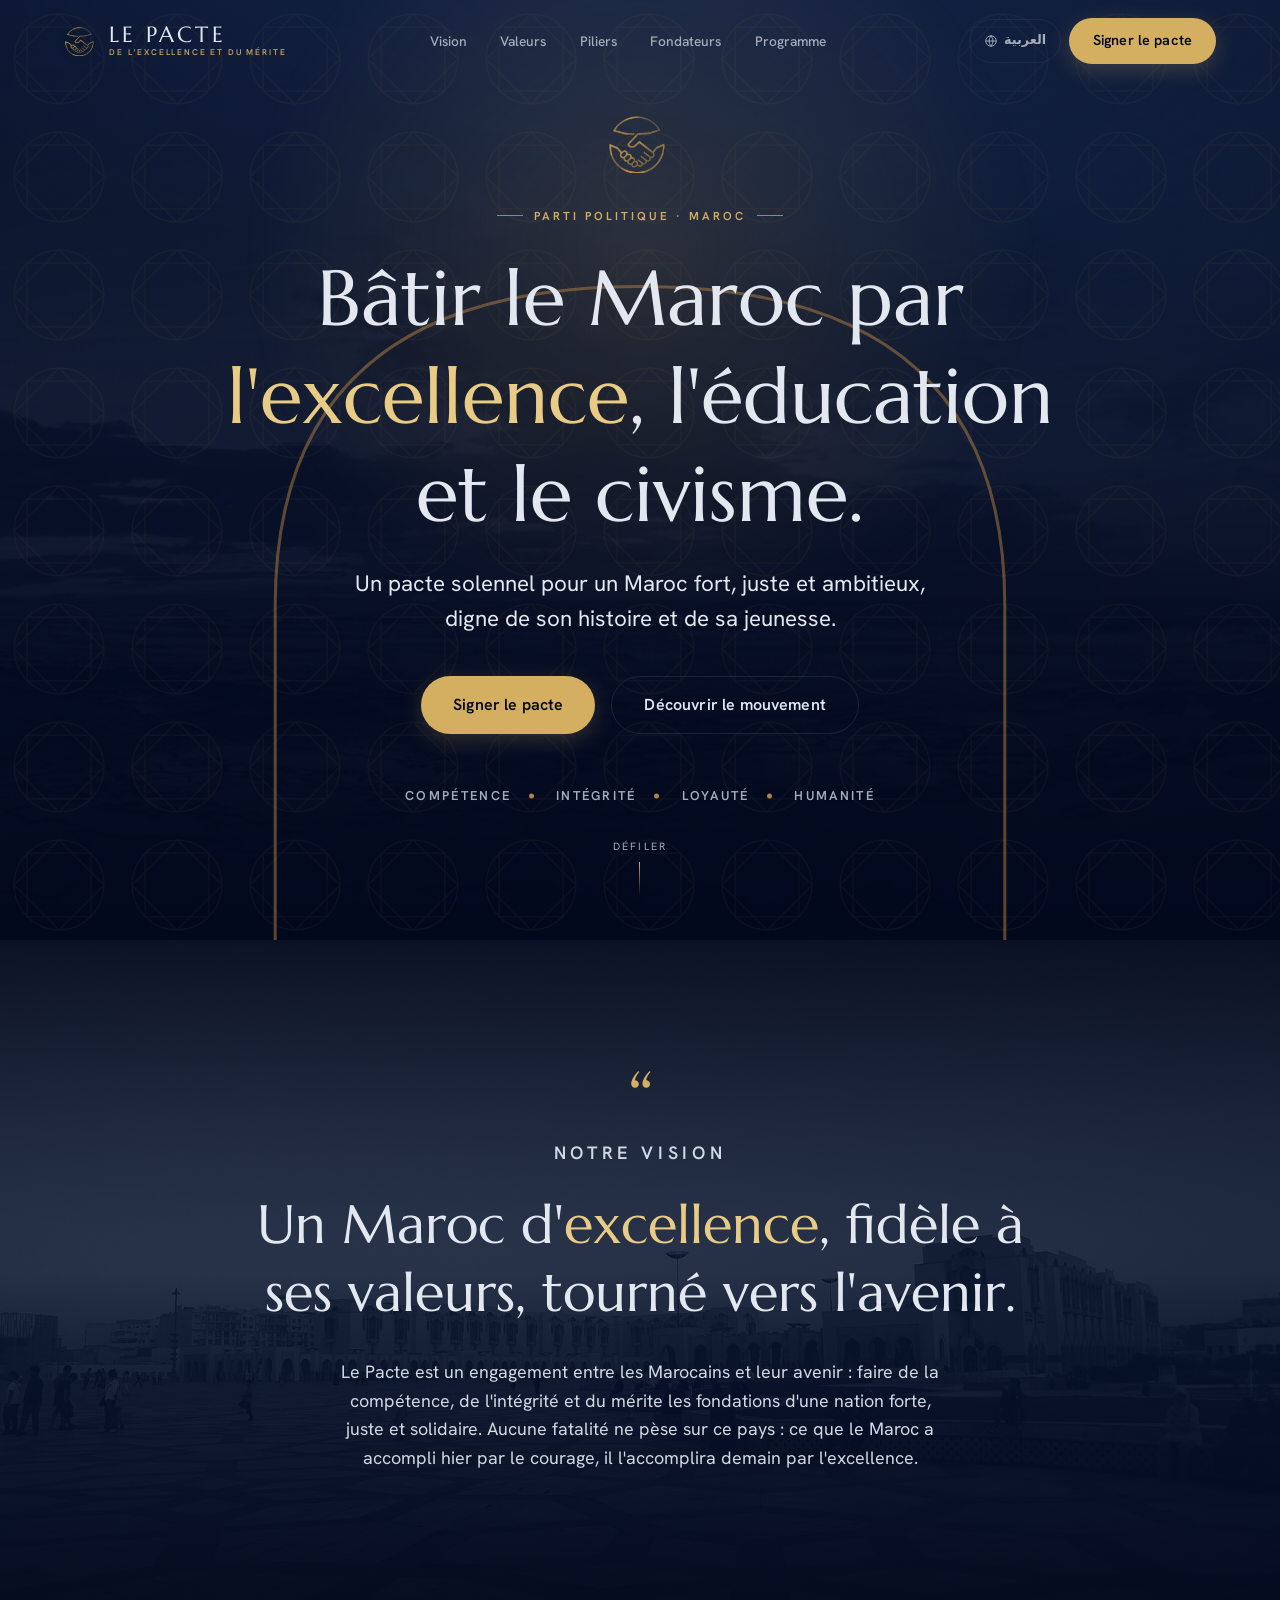
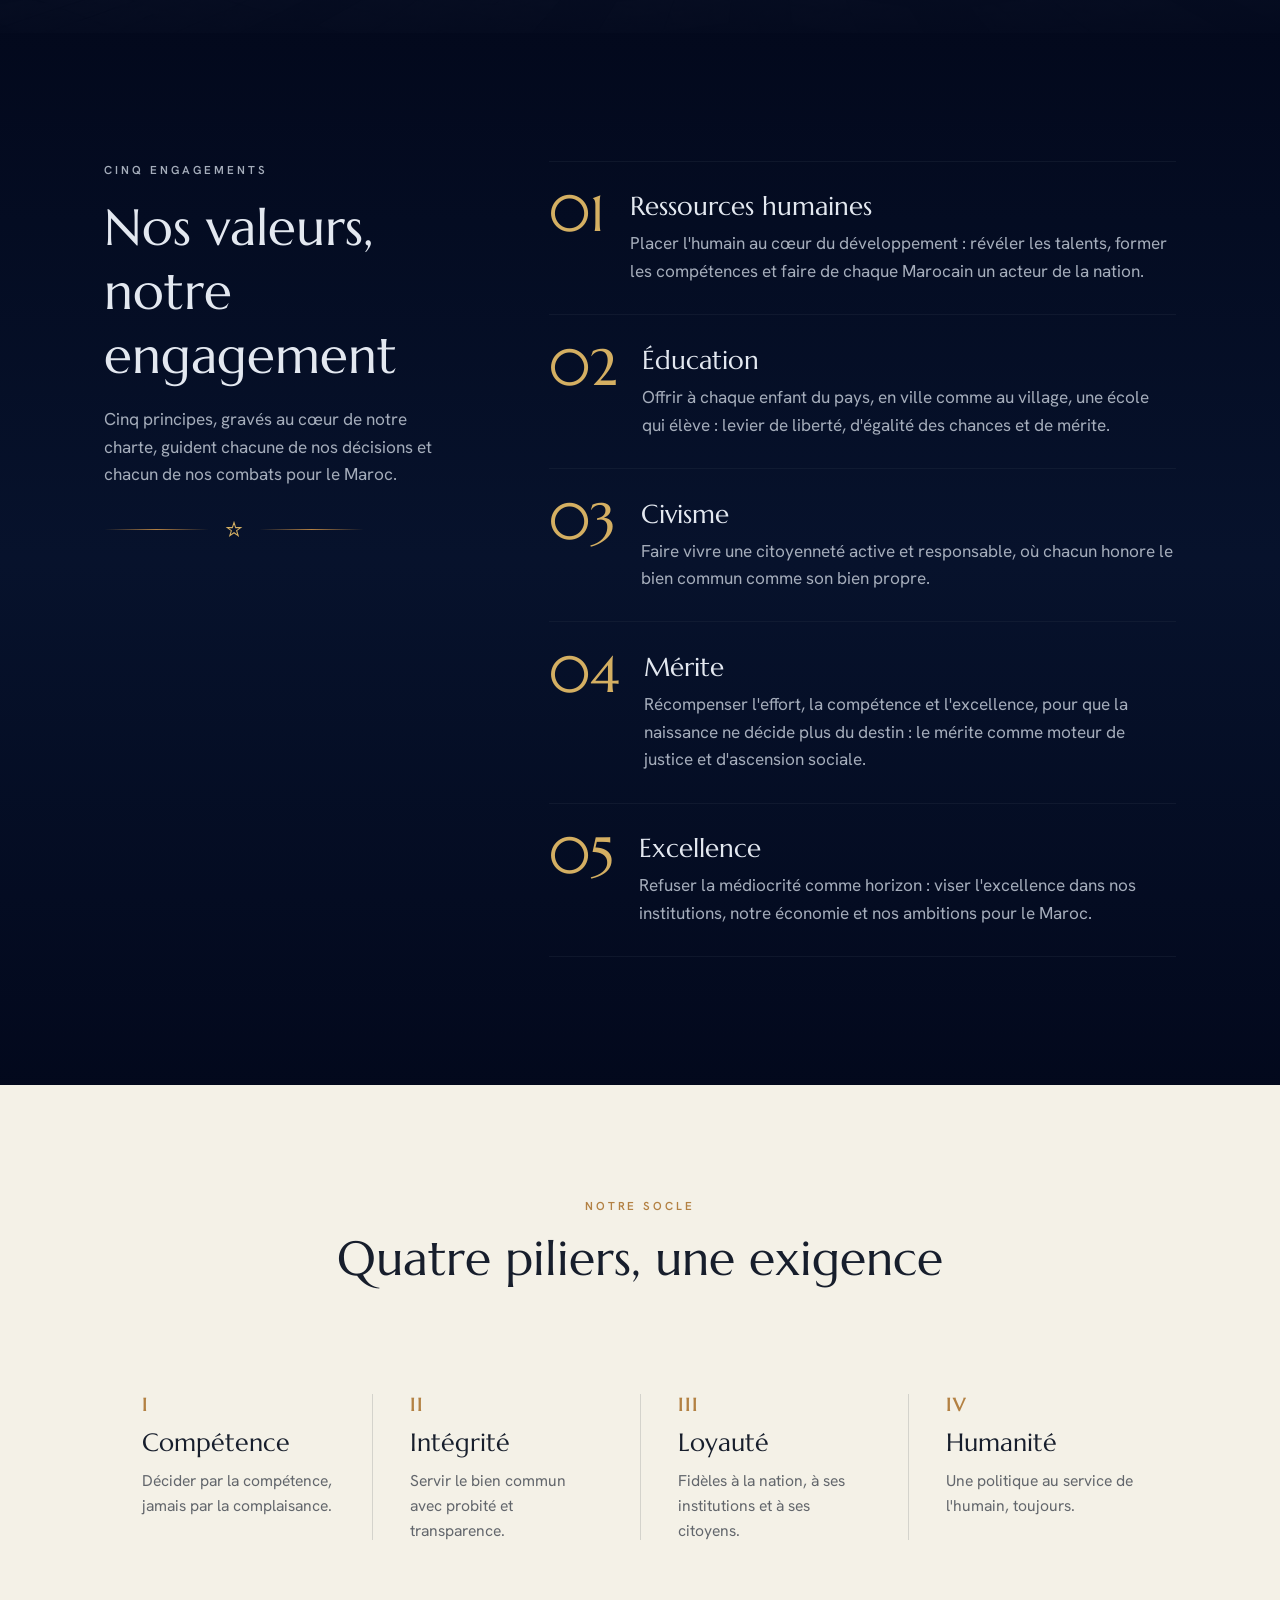
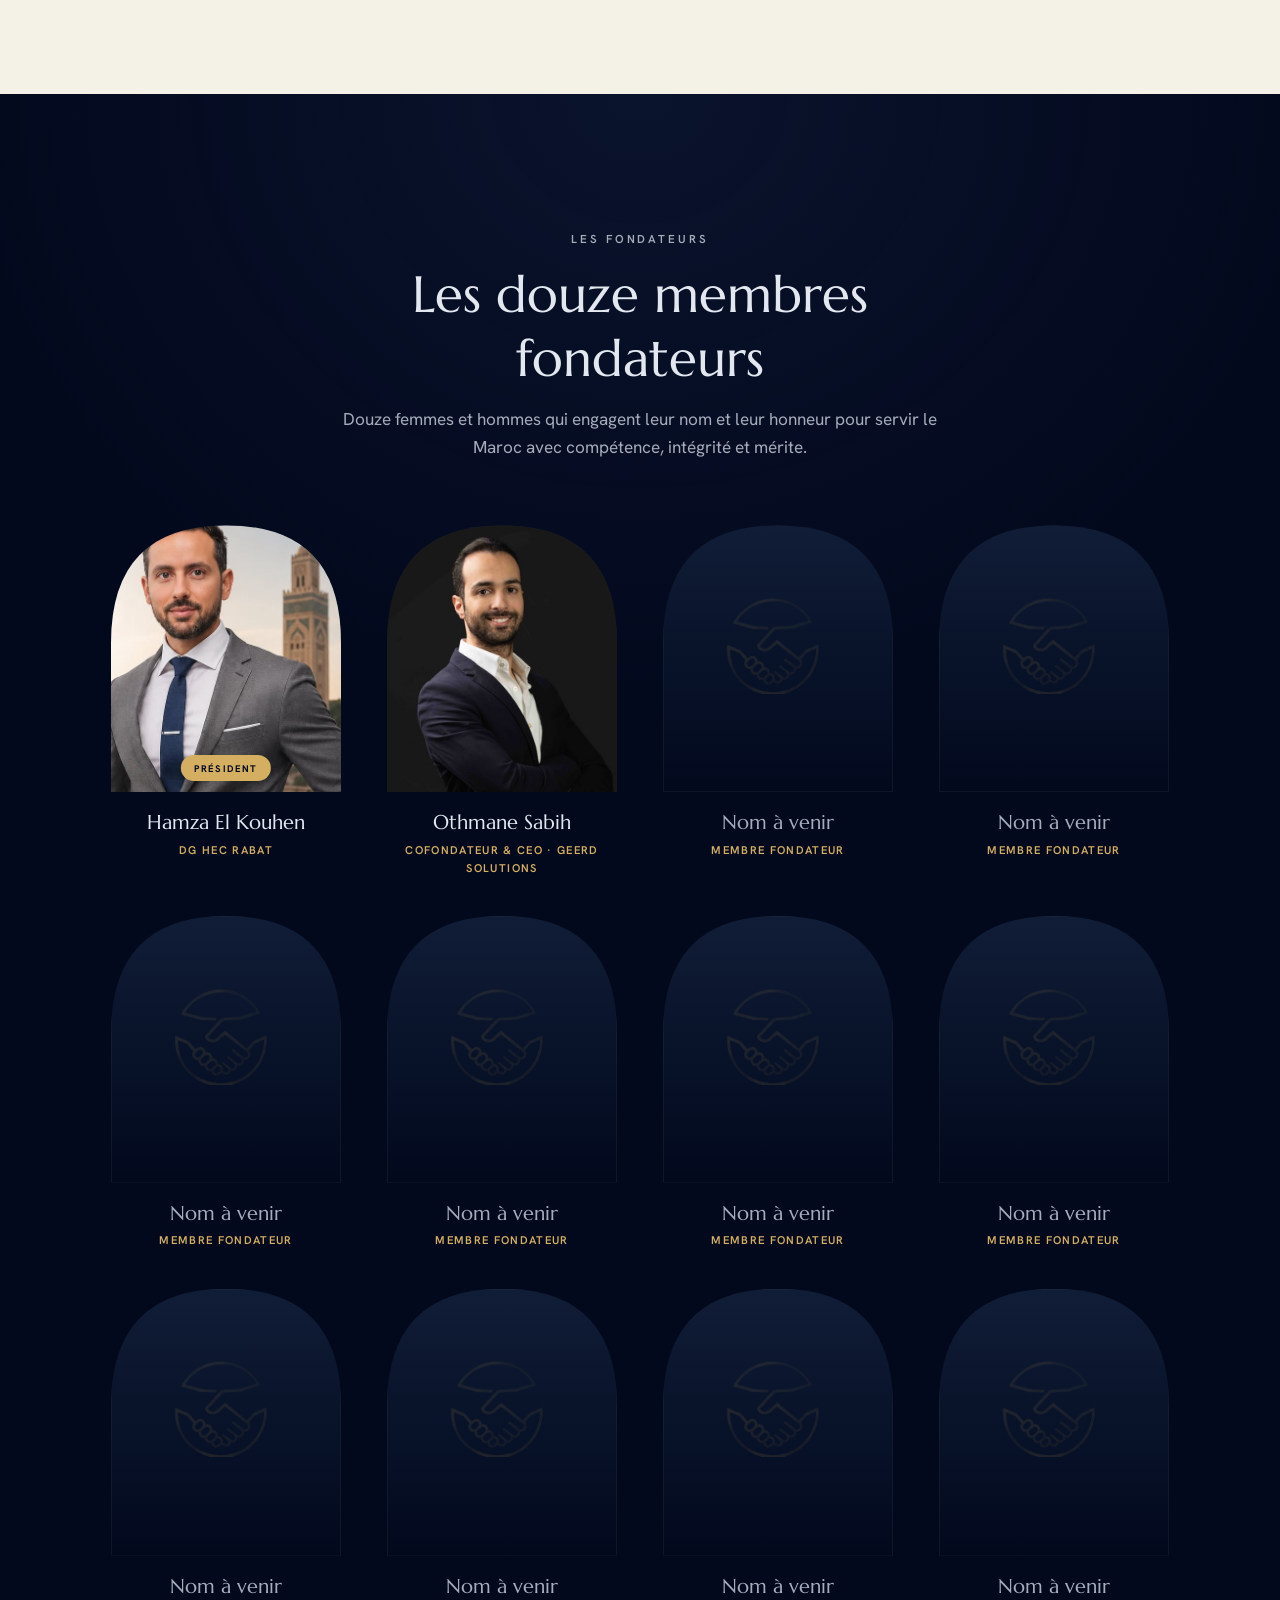
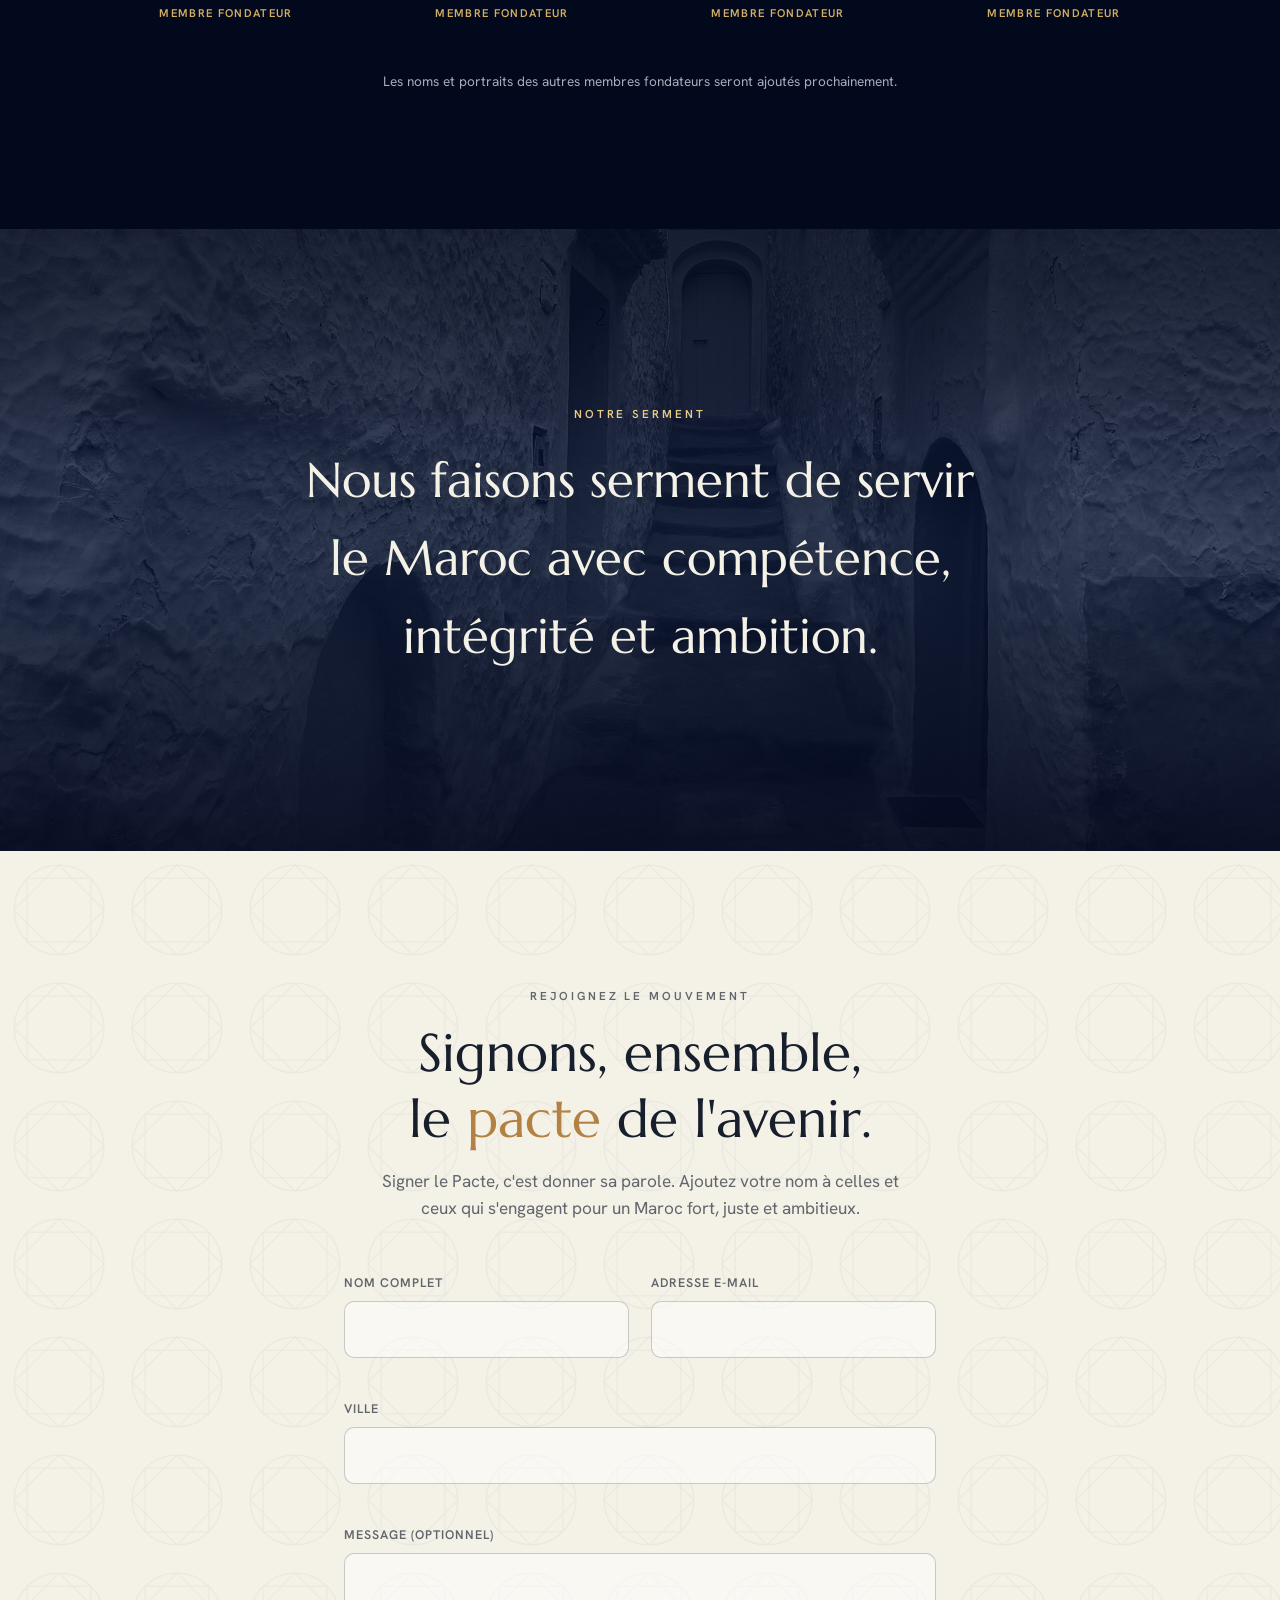
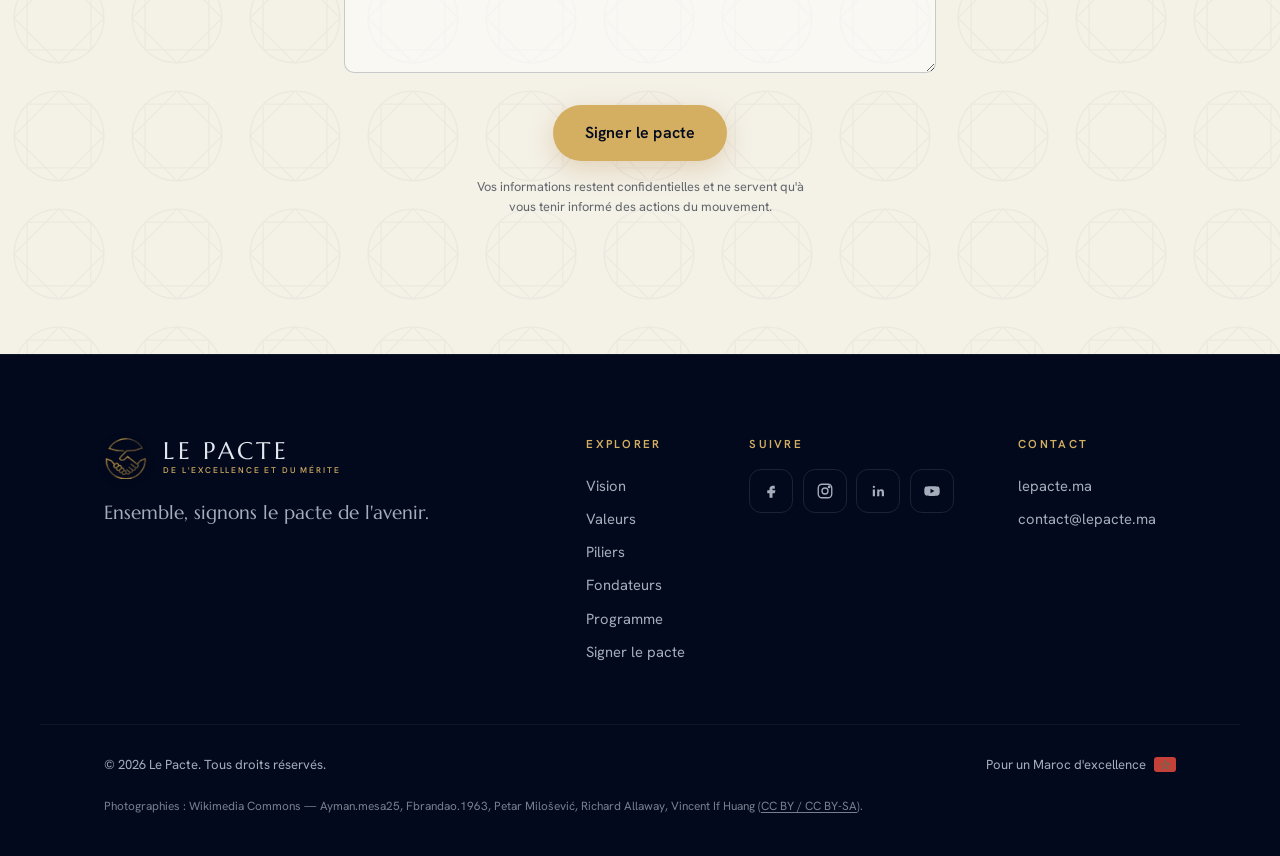
==== commit 2219767f: "Fondateurs : ajout d'Othmane Sabih, cofondateur & CEO de Geerd Solutions Deuxième membre fondateur a" ====
--- a/index.html
+++ b/index.html
@@ -180,7 +180,13 @@
         <p class="member-name">Hamza El Kouhen</p>
         <p class="member-role" data-i18n="founders.hamzaRole">DG HEC Rabat</p>
       </div>
-      <div class="member reveal"><div class="member-photo is-empty"></div><p class="member-name empty" data-i18n="founders.placeholder">Nom à venir</p><p class="member-role" data-i18n="founders.role">Membre fondateur</p></div>
+      <div class="member reveal">
+        <div class="member-photo">
+          <img src="assets/othmane-portrait.jpg" alt="Othmane Sabih, membre fondateur du Pacte" width="640" height="640" loading="lazy" decoding="async" />
+        </div>
+        <p class="member-name">Othmane Sabih</p>
+        <p class="member-role" data-i18n="founders.othmaneRole">Cofondateur &amp; CEO · Geerd Solutions</p>
+      </div>
       <div class="member reveal"><div class="member-photo is-empty"></div><p class="member-name empty" data-i18n="founders.placeholder">Nom à venir</p><p class="member-role" data-i18n="founders.role">Membre fondateur</p></div>
       <div class="member reveal"><div class="member-photo is-empty"></div><p class="member-name empty" data-i18n="founders.placeholder">Nom à venir</p><p class="member-role" data-i18n="founders.role">Membre fondateur</p></div>
       <div class="member reveal"><div class="member-photo is-empty"></div><p class="member-name empty" data-i18n="founders.placeholder">Nom à venir</p><p class="member-role" data-i18n="founders.role">Membre fondateur</p></div>
@@ -316,7 +322,7 @@
     "skip":"Aller à l'adhésion",
     "brand.sub":"De l'excellence et du mérite",
     "nav.vision":"Vision","nav.values":"Valeurs","nav.pillars":"Piliers","nav.chef":"Fondateurs","nav.programme":"Programme",
-    "founders.kicker":"Les fondateurs","founders.title":"Les douze membres fondateurs","founders.intro":"Douze femmes et hommes qui engagent leur nom et leur honneur pour servir le Maroc avec compétence, intégrité et mérite.","founders.president":"Président","founders.hamzaRole":"DG HEC Rabat","founders.placeholder":"Nom à venir","founders.role":"Membre fondateur","founders.note":"Les noms et portraits des autres membres fondateurs seront ajoutés prochainement.",
+    "founders.kicker":"Les fondateurs","founders.title":"Les douze membres fondateurs","founders.intro":"Douze femmes et hommes qui engagent leur nom et leur honneur pour servir le Maroc avec compétence, intégrité et mérite.","founders.president":"Président","founders.hamzaRole":"DG HEC Rabat","founders.othmaneRole":"Cofondateur & CEO · Geerd Solutions","founders.placeholder":"Nom à venir","founders.role":"Membre fondateur","founders.note":"Les noms et portraits des autres membres fondateurs seront ajoutés prochainement.",
     "cta.sign":"Signer le pacte","cta.discover":"Découvrir le mouvement",
     "hero.kicker":"Parti politique · Maroc",
     "hero.h1":"Bâtir le Maroc par <em>l'excellence</em>, l'éducation et le civisme.",
@@ -357,7 +363,7 @@
     "skip":"الانتقال إلى الانخراط",
     "brand.sub":"من أجل التميّز والاستحقاق",
     "nav.vision":"الرؤية","nav.values":"القيم","nav.pillars":"الركائز","nav.chef":"المؤسِّسون","nav.programme":"البرنامج",
-    "founders.kicker":"المؤسِّسون","founders.title":"الأعضاء المؤسِّسون الاثنا عشر","founders.intro":"اثنتا عشرة امرأةً ورجلاً يضعون أسماءهم وشرفهم في خدمة المغرب، بكفاءةٍ ونزاهةٍ واستحقاق.","founders.president":"الرئيس","founders.hamzaRole":"المدير العام HEC الرباط","founders.placeholder":"الاسم قريبًا","founders.role":"عضو مؤسِّس","founders.note":"ستُضاف أسماء وصور باقي الأعضاء المؤسِّسين قريبًا.",
+    "founders.kicker":"المؤسِّسون","founders.title":"الأعضاء المؤسِّسون الاثنا عشر","founders.intro":"اثنتا عشرة امرأةً ورجلاً يضعون أسماءهم وشرفهم في خدمة المغرب، بكفاءةٍ ونزاهةٍ واستحقاق.","founders.president":"الرئيس","founders.hamzaRole":"المدير العام HEC الرباط","founders.othmaneRole":"مؤسِّس مشارك والرئيس التنفيذي لـ Geerd Solutions","founders.placeholder":"الاسم قريبًا","founders.role":"عضو مؤسِّس","founders.note":"ستُضاف أسماء وصور باقي الأعضاء المؤسِّسين قريبًا.",
     "cta.sign":"وقّع الميثاق","cta.discover":"اكتشف الحركة",
     "hero.kicker":"حزب سياسي · المغرب",
     "hero.h1":"نبني المغرب بـ<em>التميّز</em> والتعليم والمواطنة.",
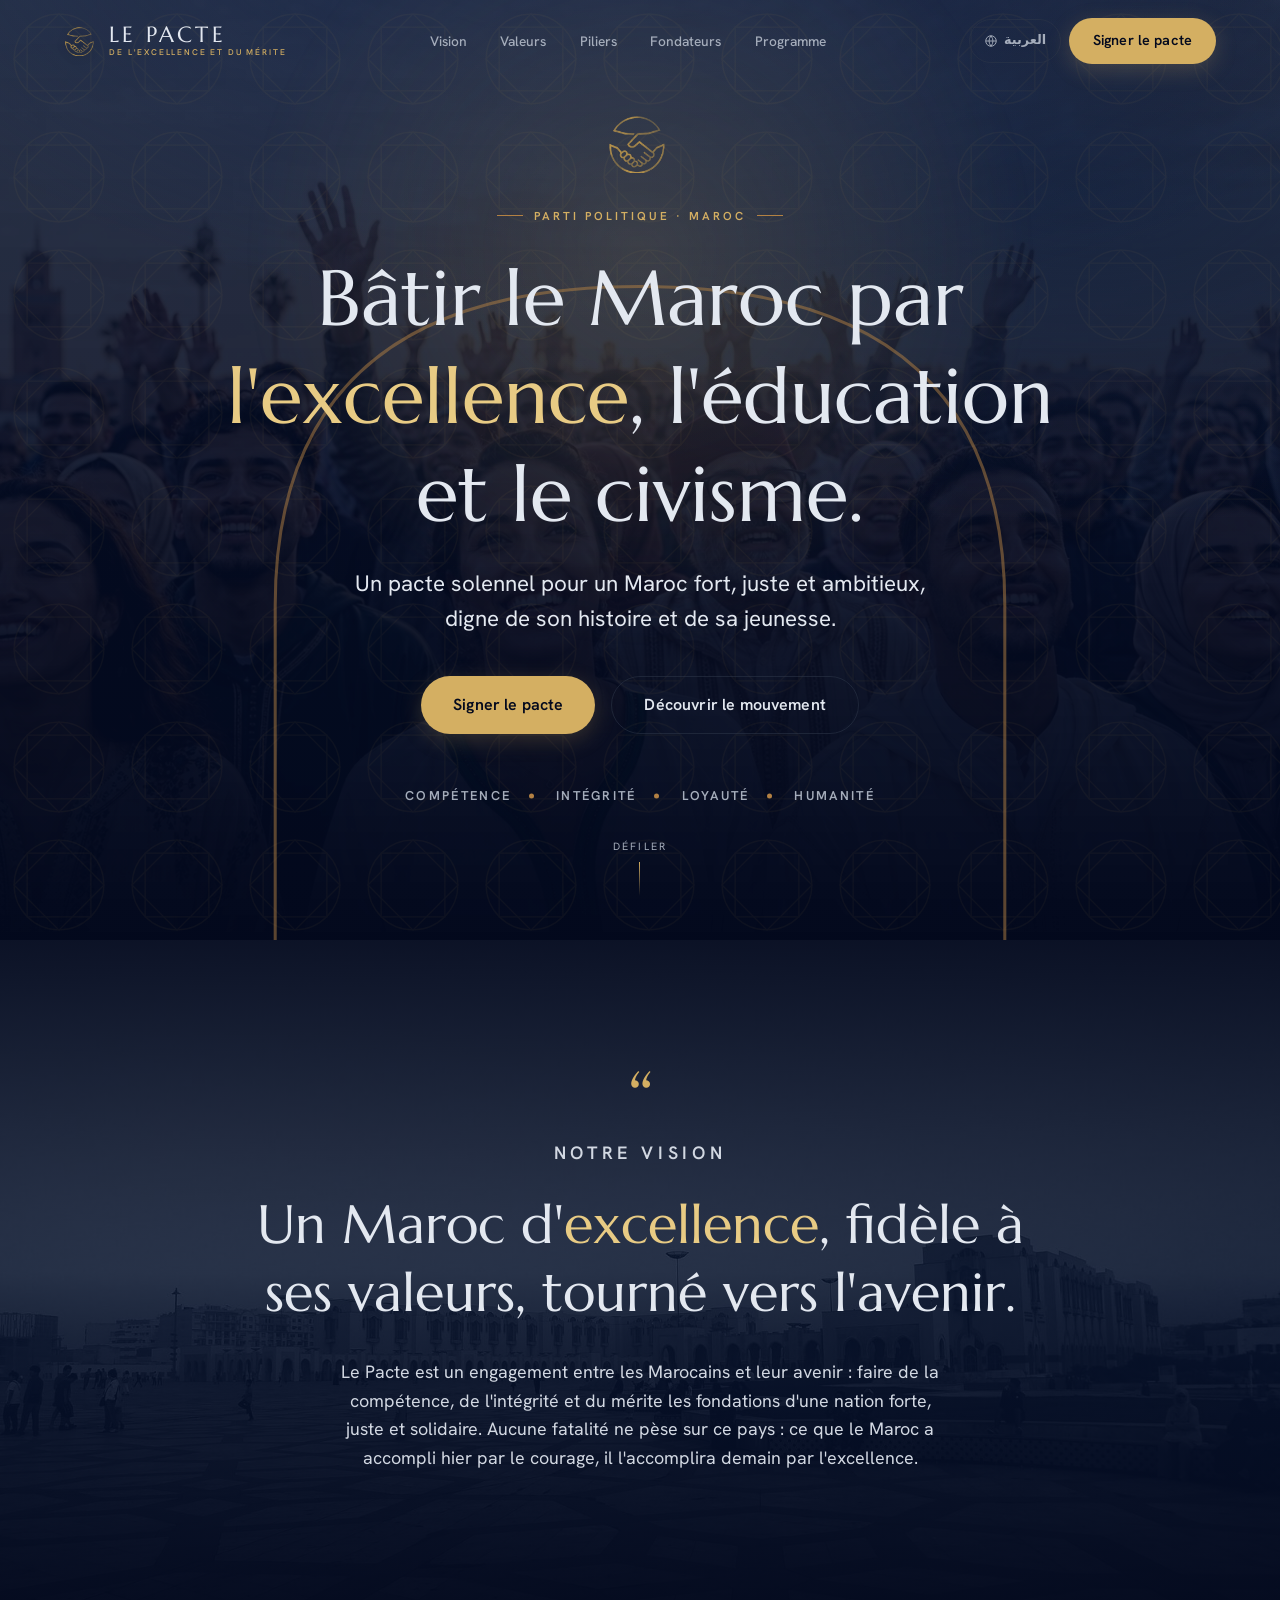
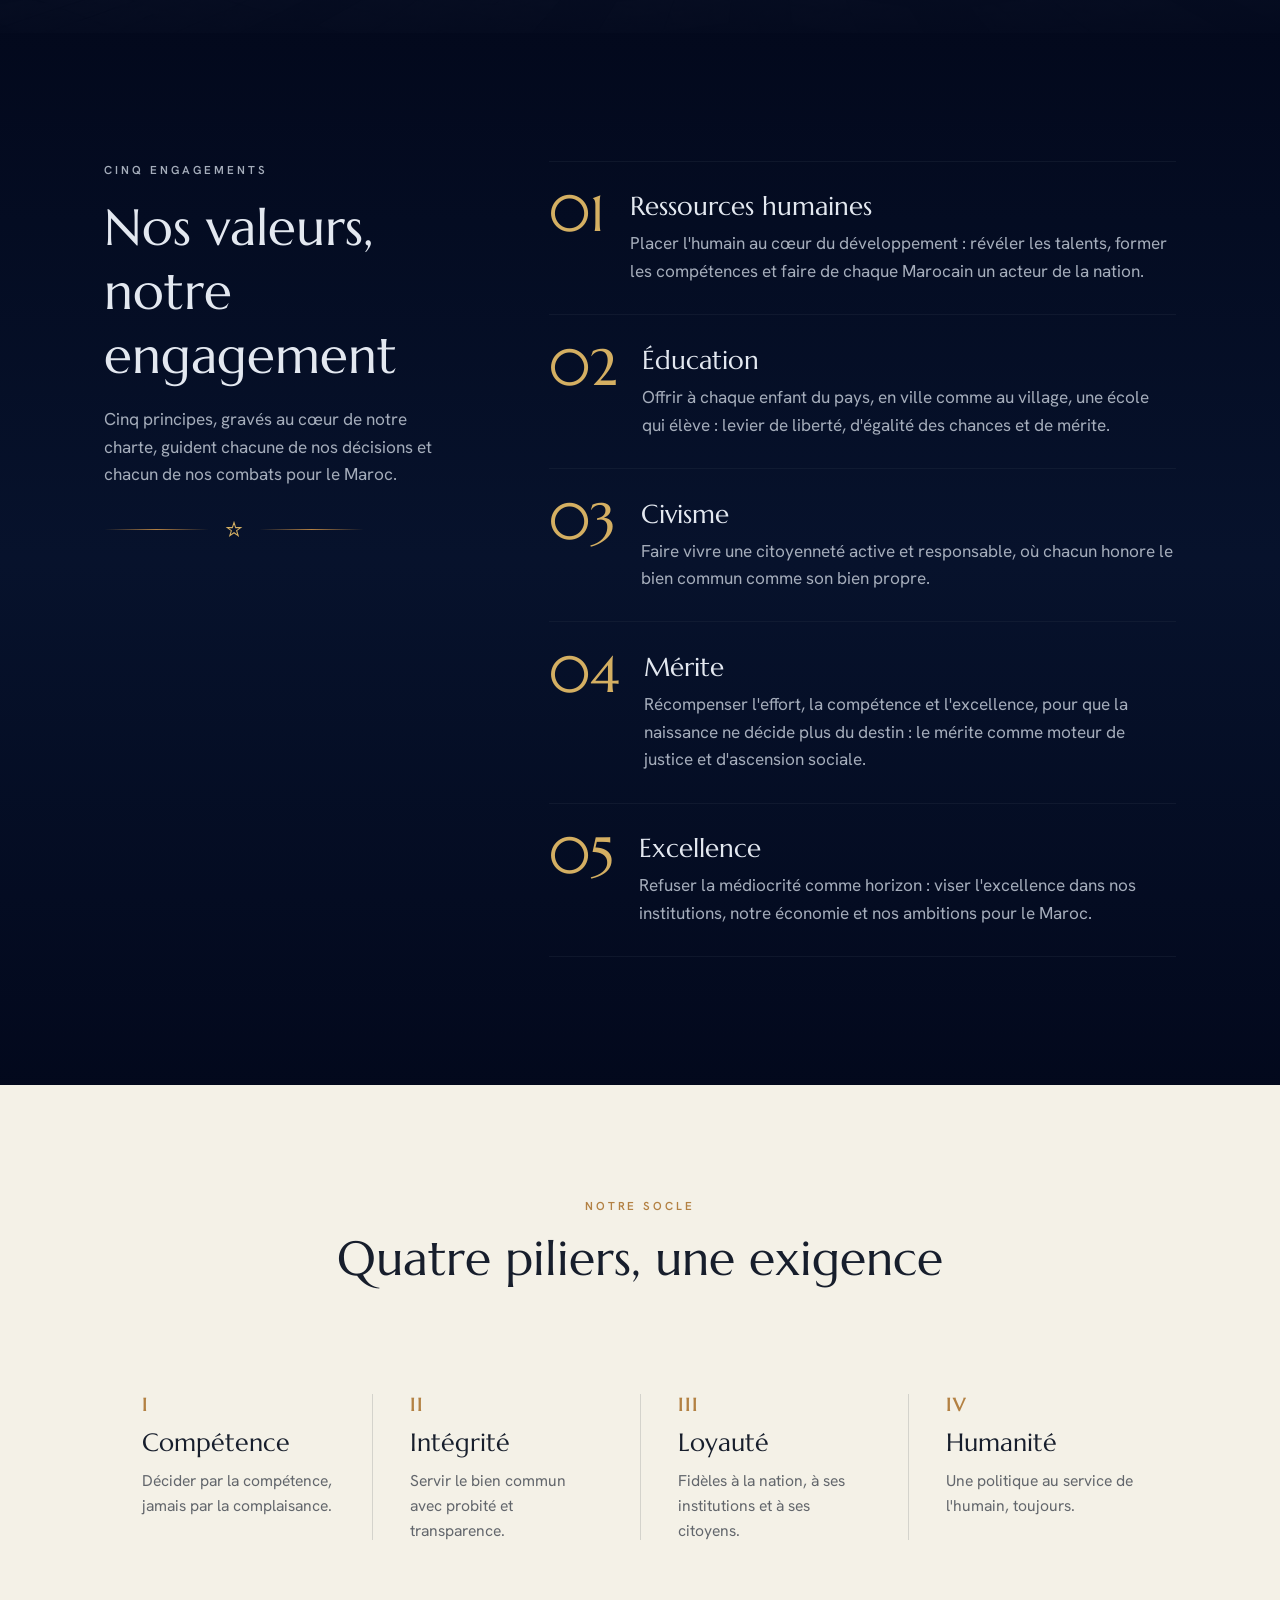
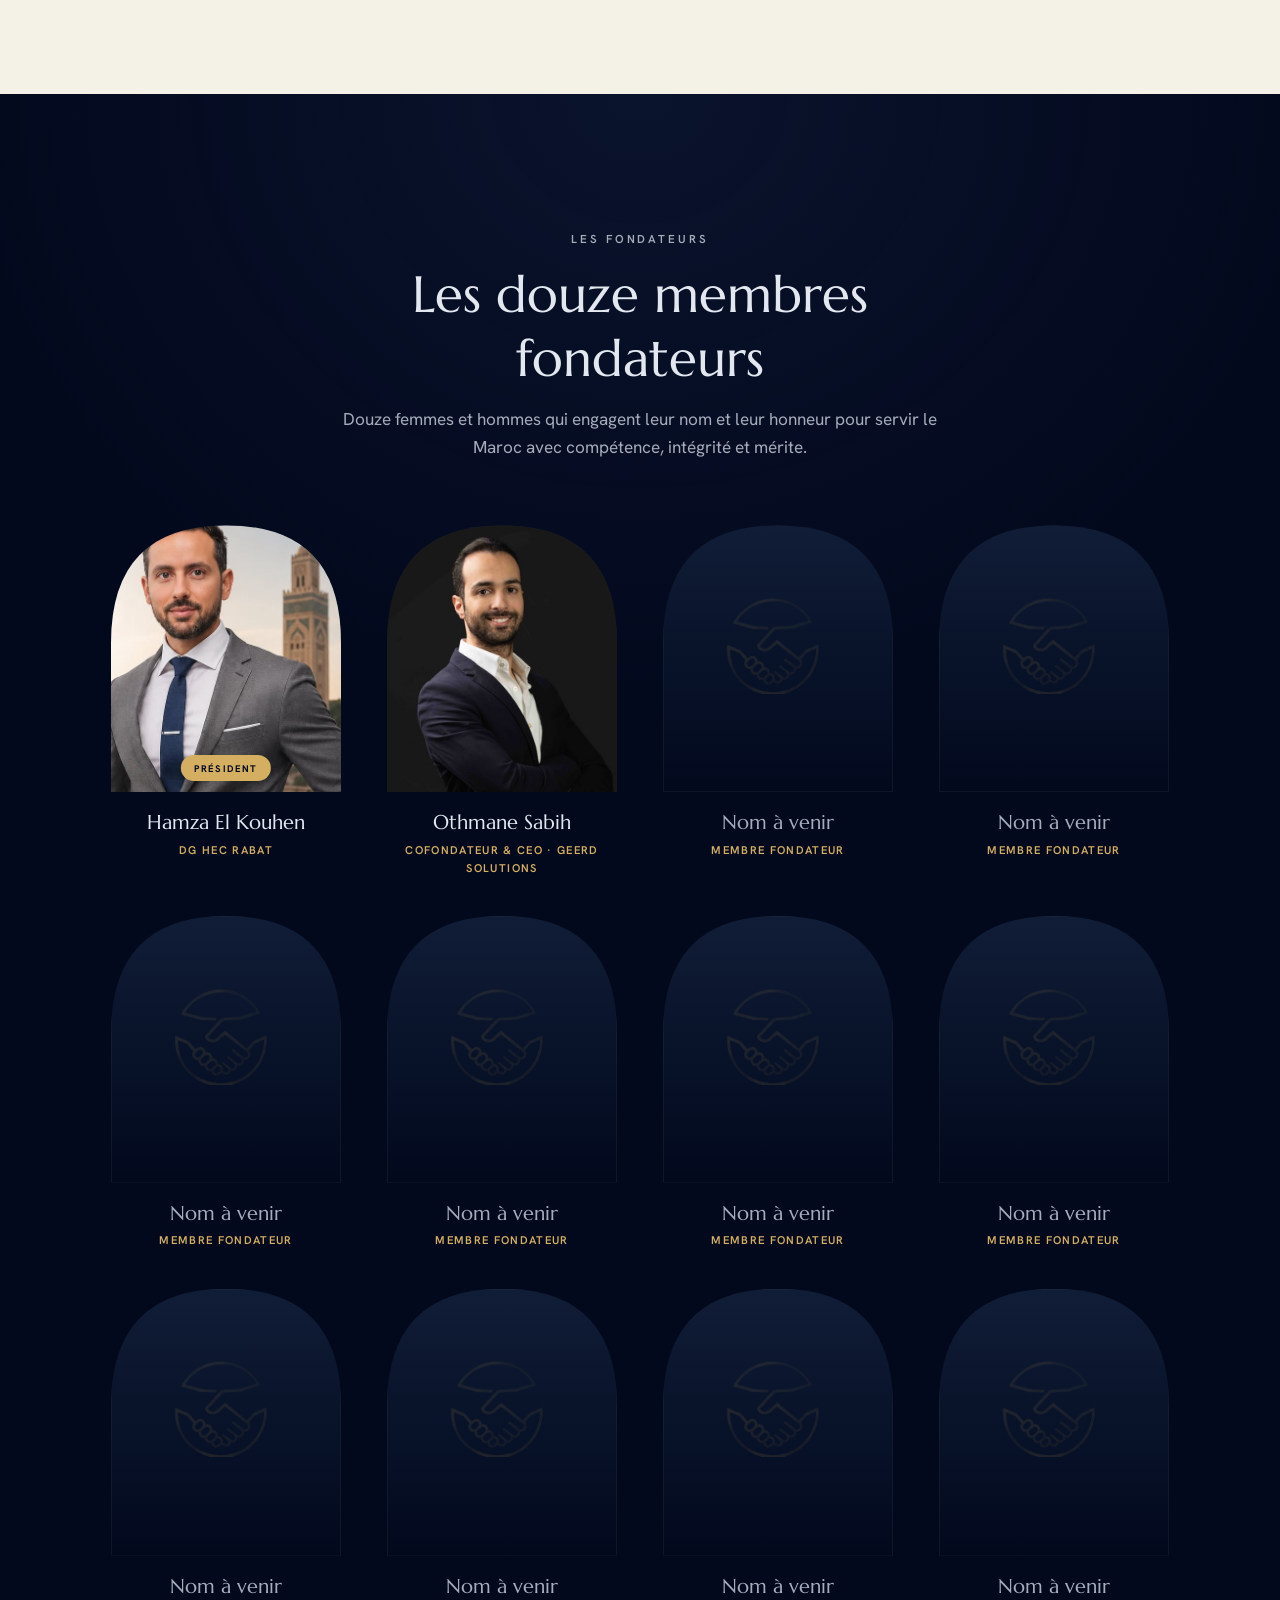
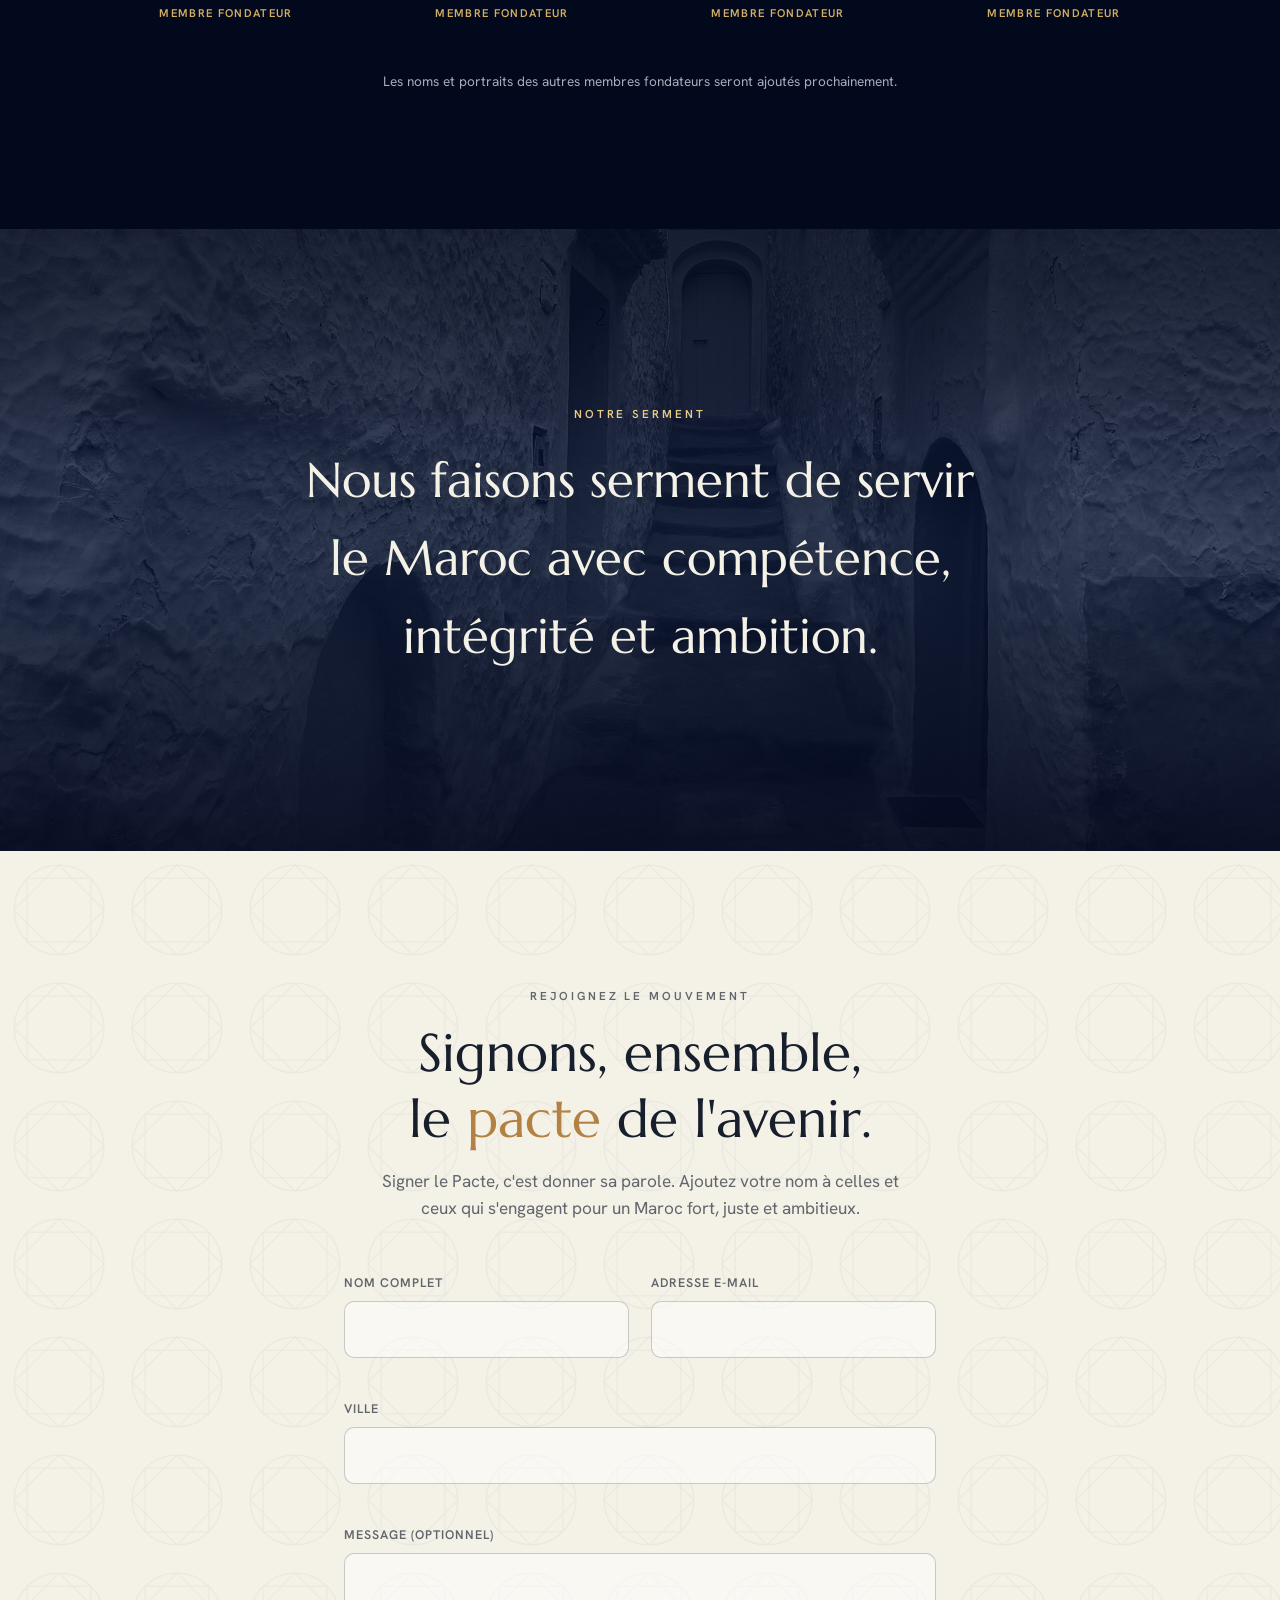
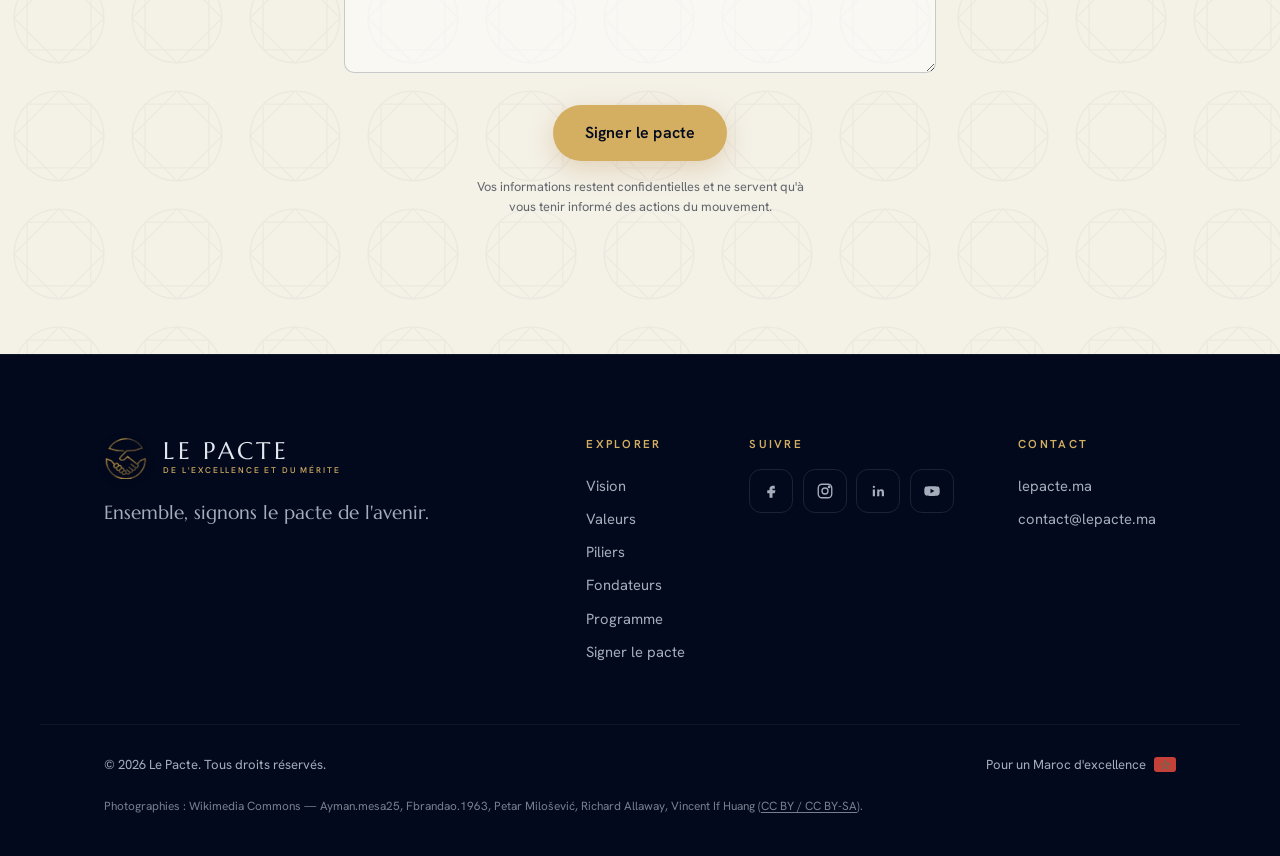
==== commit 2f0c2059: "Hero : le peuple marocain en fond ; navigation unifiée - Nouveau fond du hero d'accueil : foule maro" ====
--- a/index.html
+++ b/index.html
@@ -18,13 +18,13 @@
 <meta property="og:site_name" content="Le Pacte" />
 <meta property="og:locale" content="fr_FR" />
 <meta property="og:locale:alternate" content="ar_MA" />
-<meta property="og:image" content="https://hecrabatbusinessschool.github.io/lepacte.ma/assets/morocco-casa.jpg" />
-<meta property="og:image:width" content="1600" />
-<meta property="og:image:height" content="782" />
-<meta property="og:image:alt" content="Casablanca, Maroc" />
+<meta property="og:image" content="https://hecrabatbusinessschool.github.io/lepacte.ma/assets/morocco-peuple.jpg" />
+<meta property="og:image:width" content="1536" />
+<meta property="og:image:height" content="1024" />
+<meta property="og:image:alt" content="Marocaines et Marocains rassemblés, la Koutoubia à l'horizon" />
 <meta name="twitter:card" content="summary_large_image" />
 <link rel="icon" type="image/png" href="assets/favicon.png" />
-<link rel="preload" as="image" href="assets/morocco-casa.jpg" fetchpriority="high" />
+<link rel="preload" as="image" href="assets/morocco-peuple.jpg" fetchpriority="high" />
 <script type="application/ld+json">
 {
   "@context": "https://schema.org",
--- a/styles.css
+++ b/styles.css
@@ -118,6 +118,8 @@
 .nav a{ padding:.5rem .85rem; font-size:.86rem; font-weight:500; color:var(--text-muted);
   border-radius:99px; transition:color .25s; }
 .nav a:hover{ color:var(--gold-bright); }
+.nav a[aria-current="page"]{ color:var(--gold); }
+.mobile-menu a[aria-current="page"]{ color:var(--gold-bright); }
 
 .actions{ display:flex; align-items:center; gap:.5rem; }
 .lang{ display:flex; align-items:center; gap:.4rem; font-size:.8rem; font-weight:600;
@@ -151,10 +153,10 @@
   min-height:100svh; display:flex; flex-direction:column; justify-content:center;
   padding-block:7rem 2.75rem; overflow:hidden;
   background:
-    radial-gradient(120% 80% at 50% -10%, oklch(0.27 0.07 264) 0%, transparent 55%),
-    radial-gradient(90% 60% at 85% 20%, oklch(0.24 0.06 262 /.7) 0%, transparent 60%),
-    linear-gradient(180deg, oklch(0.19 0.055 264/.90) 0%, oklch(0.16 0.05 264/.93) 55%, var(--navy-deep) 100%),
-    url('assets/morocco-casa.jpg') center 35%/cover no-repeat;
+    radial-gradient(120% 80% at 50% -10%, oklch(0.27 0.07 264 /.85) 0%, transparent 55%),
+    radial-gradient(90% 60% at 85% 20%, oklch(0.24 0.06 262 /.6) 0%, transparent 60%),
+    linear-gradient(180deg, oklch(0.19 0.055 264/.84) 0%, oklch(0.16 0.05 264/.90) 55%, var(--navy-deep) 100%),
+    url('assets/morocco-peuple.jpg') center 30%/cover no-repeat;
 }
 .hero .glow{ position:absolute; inset-block-start:-22vh; left:50%; transform:translateX(-50%);
   width:min(900px,90vw); aspect-ratio:1; border-radius:50%; z-index:0;
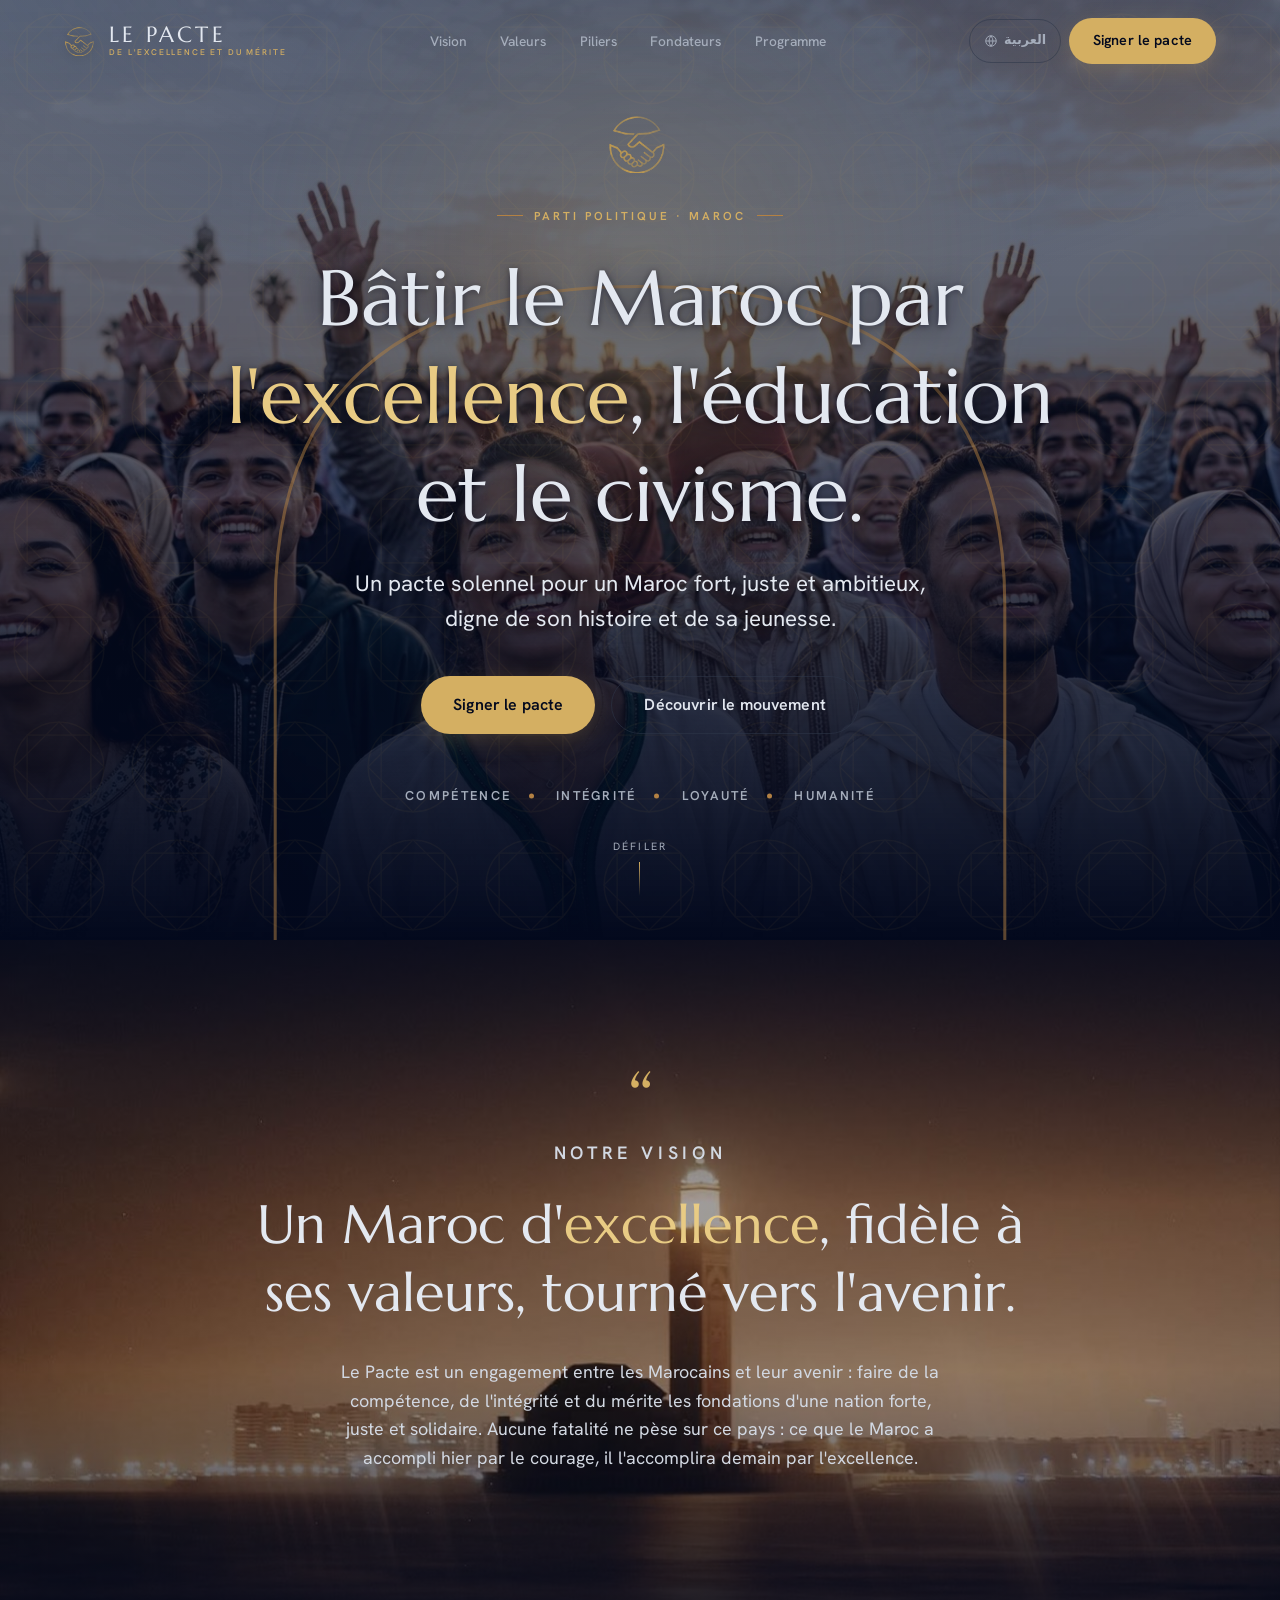
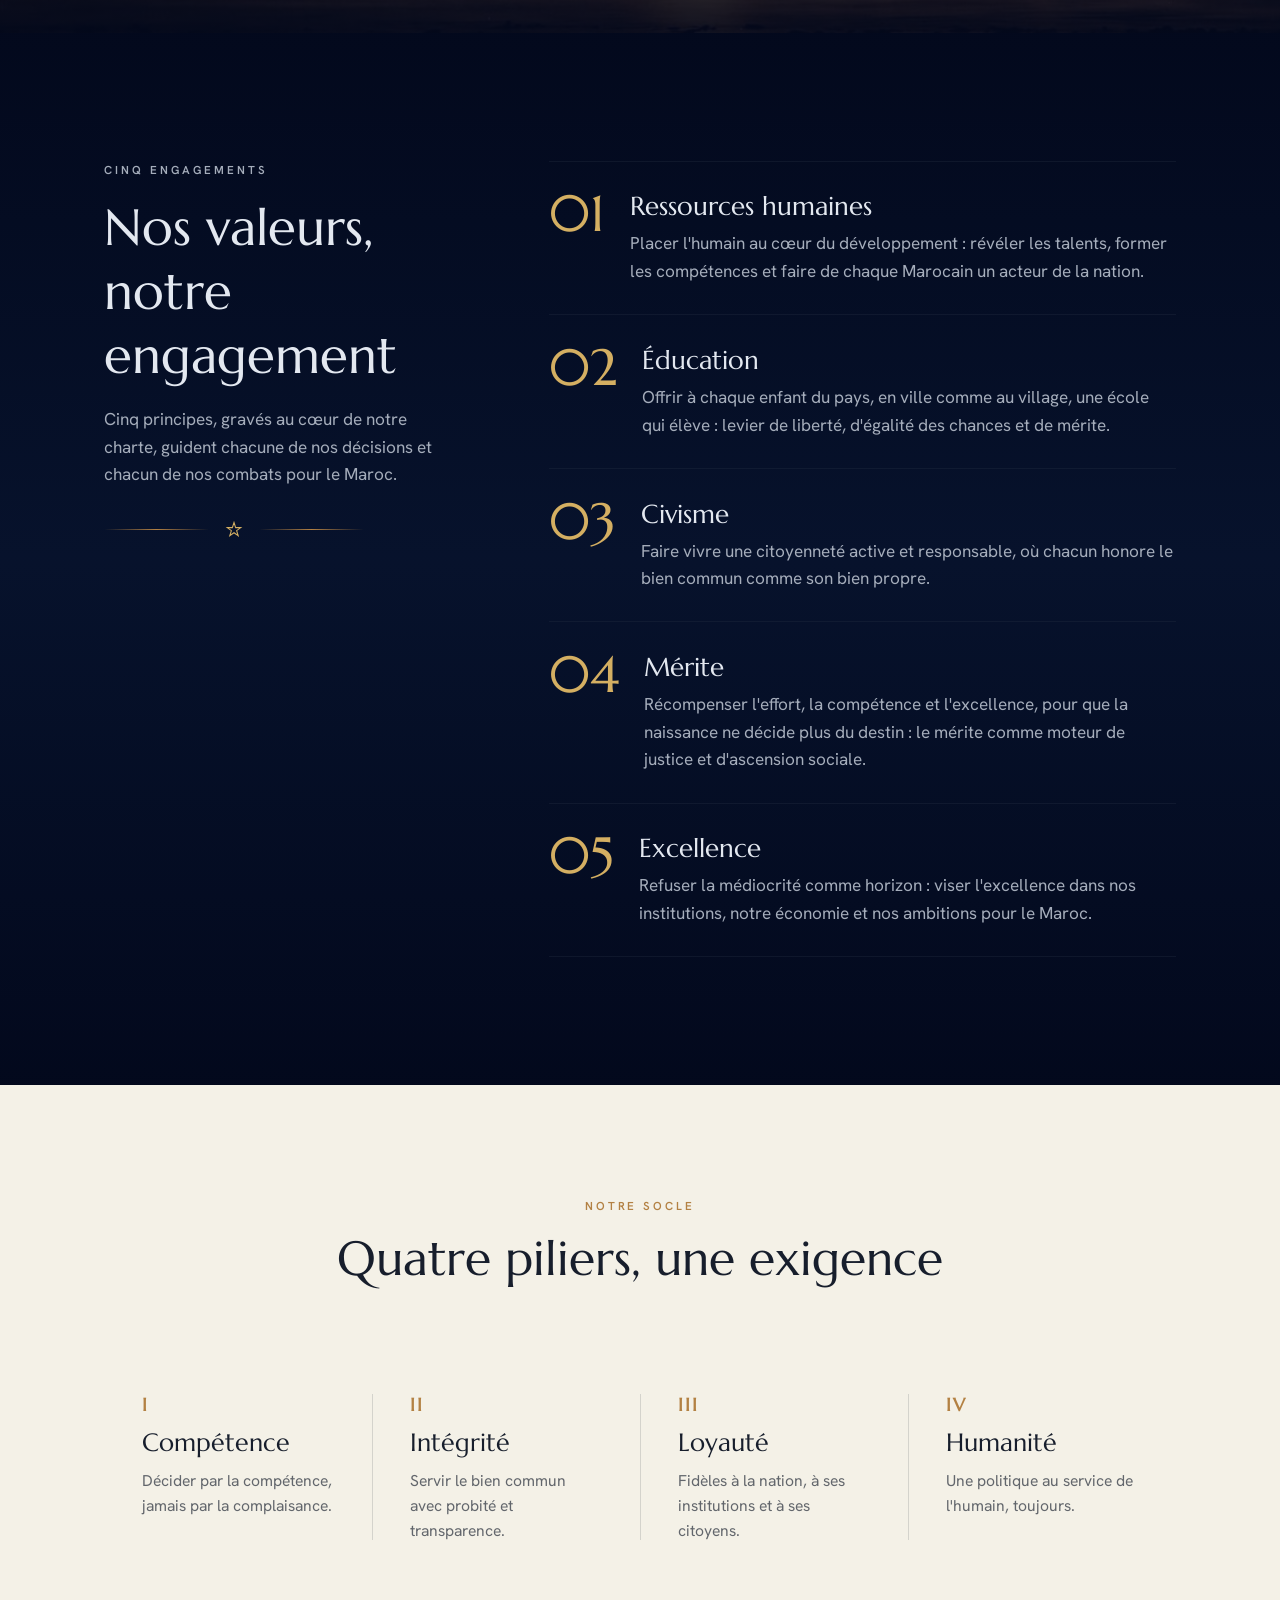
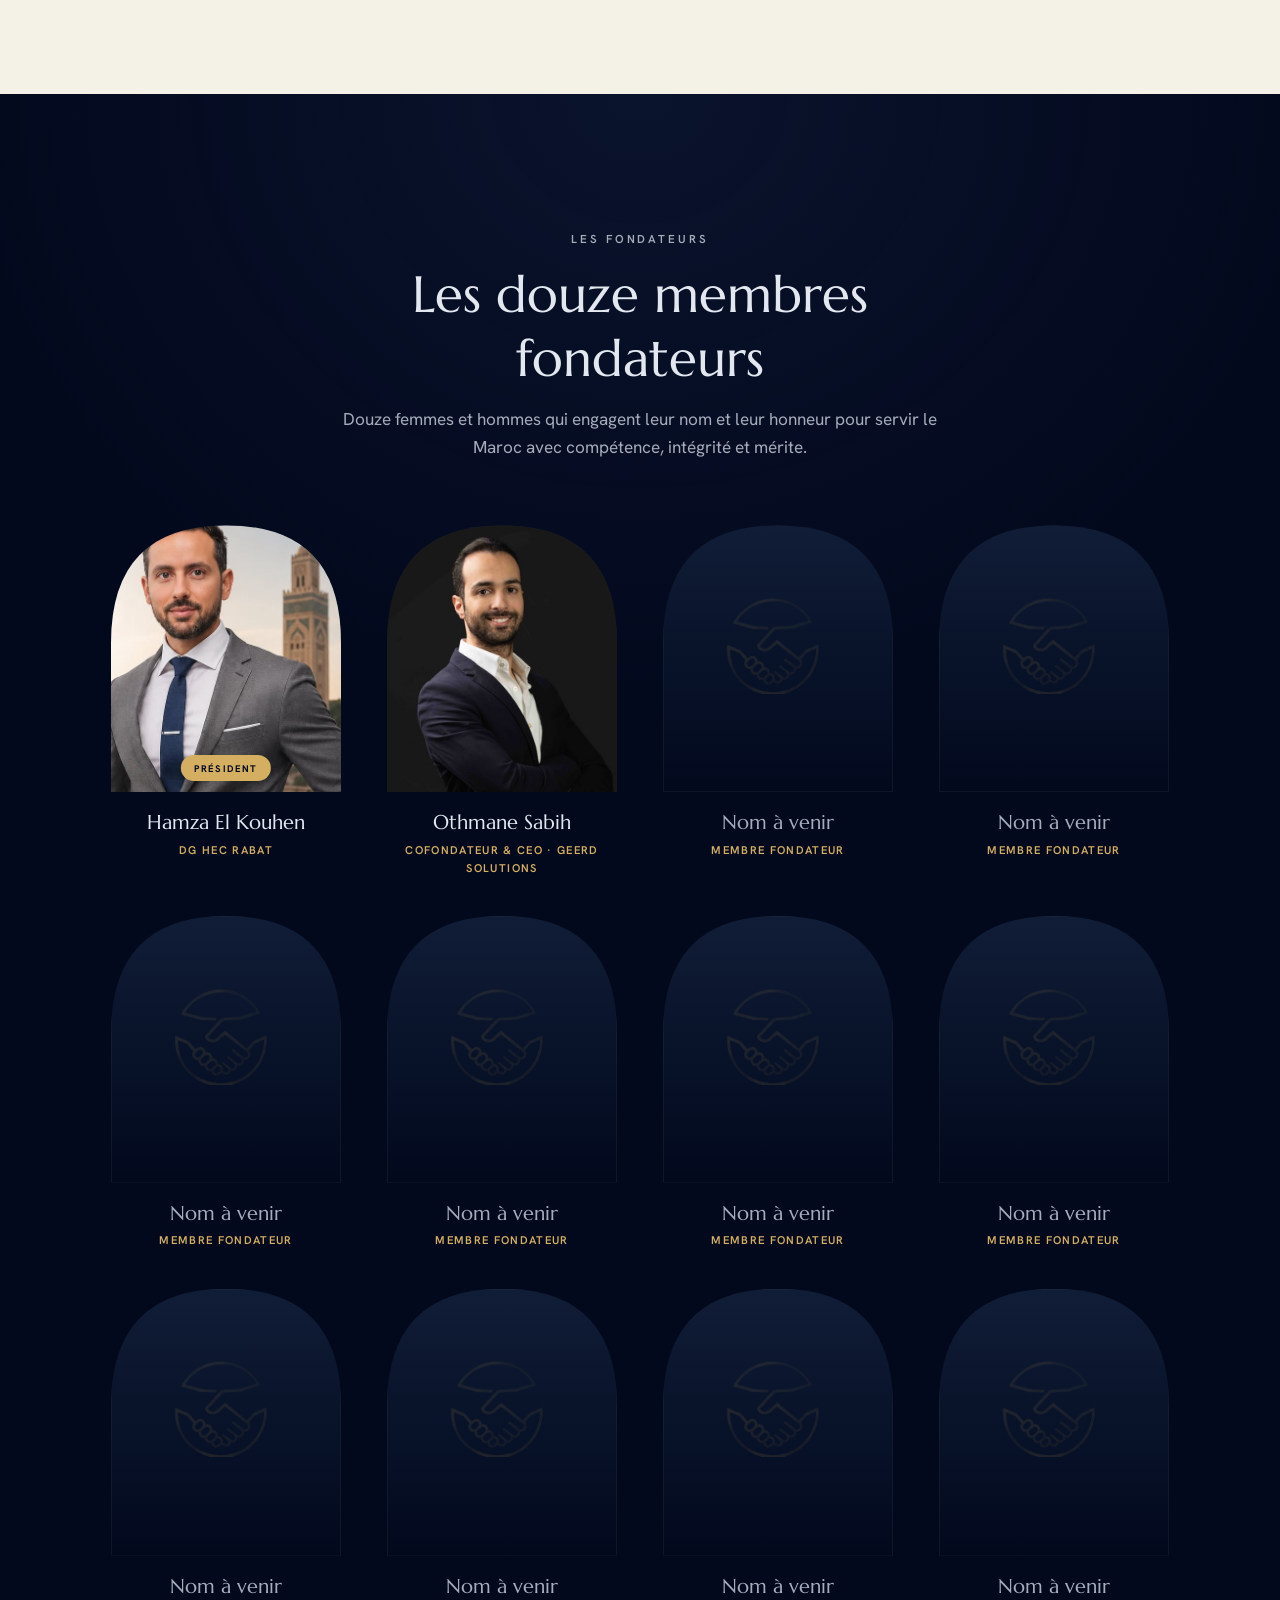
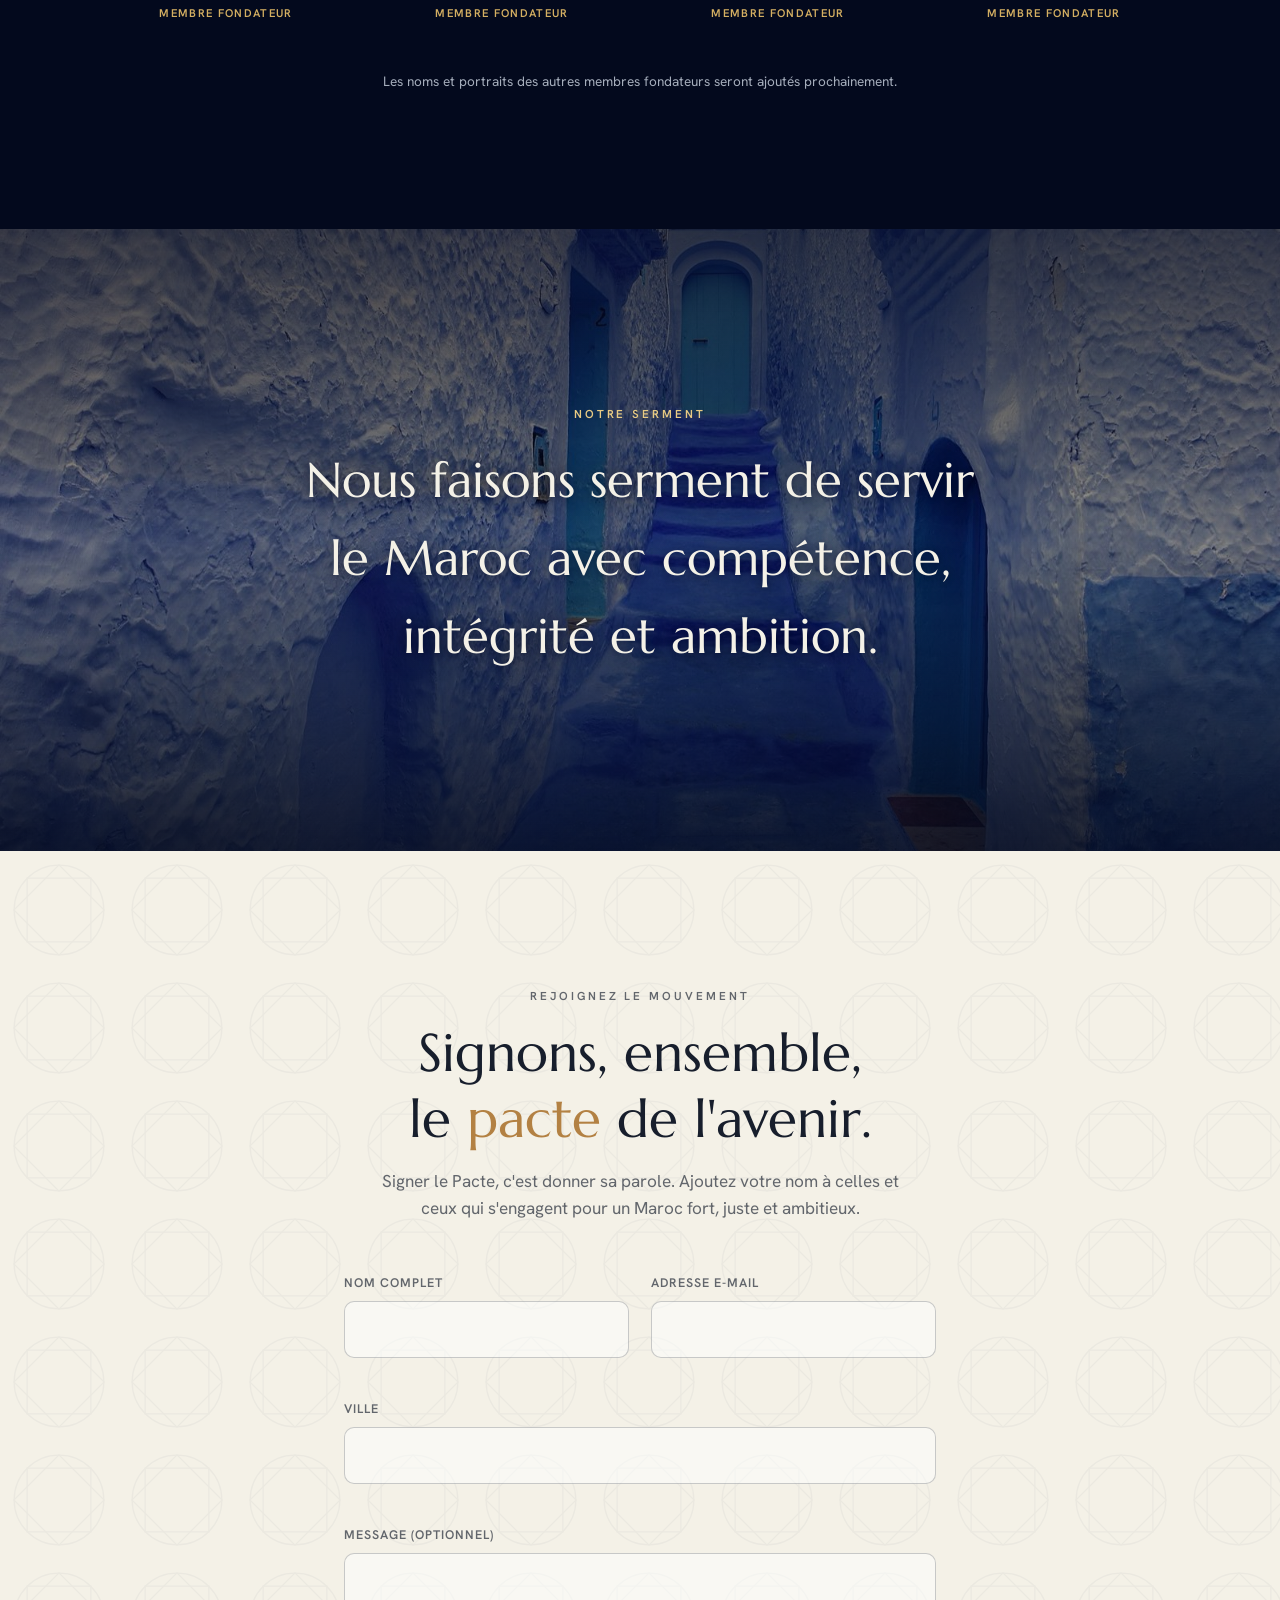
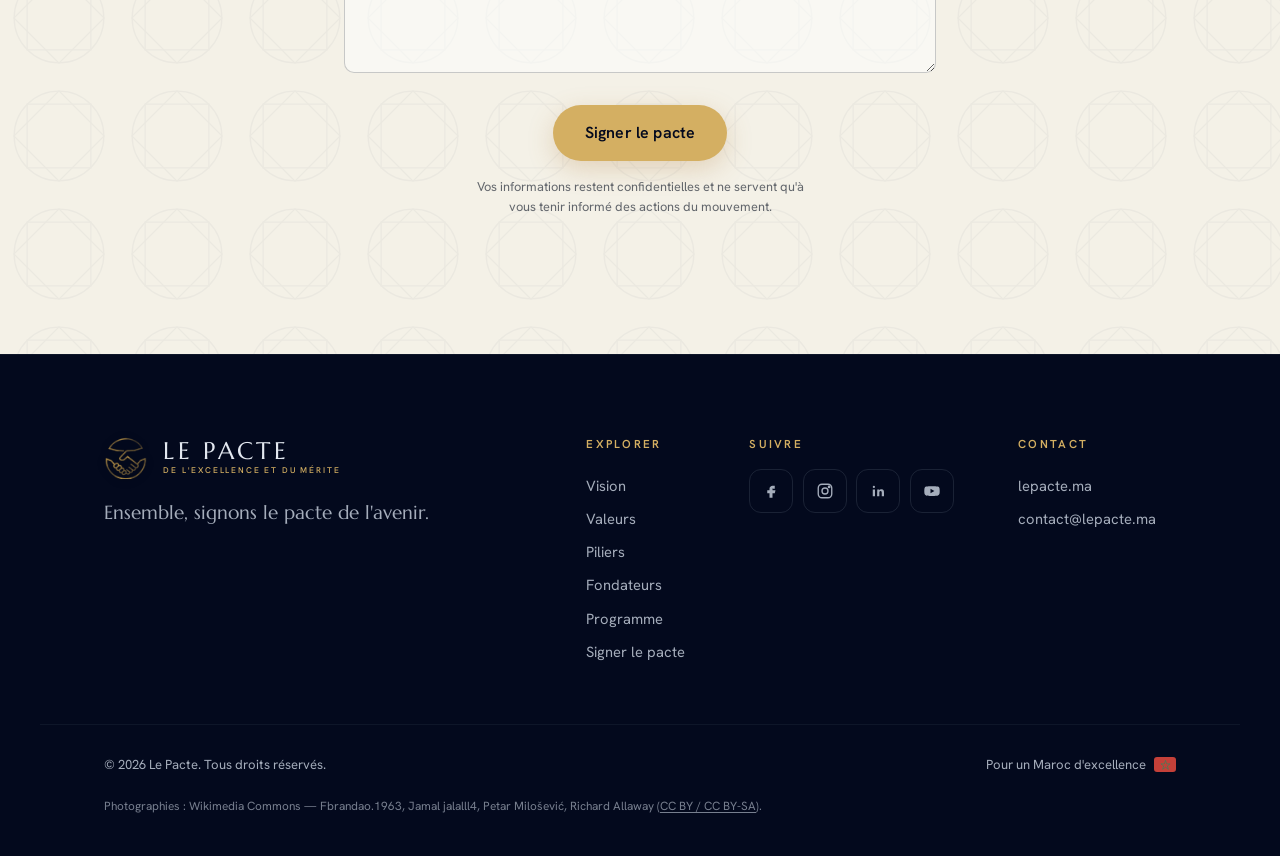
==== commit 40e03323: "Photos en couleur naturelle, voiles bleus allégés sur toutes les bandes - Les quatre bandes photo (v" ====
--- a/index.html
+++ b/index.html
@@ -301,7 +301,7 @@
     </span>
   </div>
   <div class="wrap credits">
-    <span data-i18n="credits.label">Photographies</span> : Wikimedia Commons — Ayman.mesa25, Fbrandao.1963, Petar Milošević, Richard Allaway, Vincent If Huang (<a href="https://commons.wikimedia.org" target="_blank" rel="noopener">CC BY / CC BY-SA</a>).
+    <span data-i18n="credits.label">Photographies</span> : Wikimedia Commons — Fbrandao.1963, Jamal jalalll4, Petar Milošević, Richard Allaway (<a href="https://commons.wikimedia.org" target="_blank" rel="noopener">CC BY / CC BY-SA</a>).
   </div>
 </footer>
 
--- a/styles.css
+++ b/styles.css
@@ -153,9 +153,8 @@
   min-height:100svh; display:flex; flex-direction:column; justify-content:center;
   padding-block:7rem 2.75rem; overflow:hidden;
   background:
-    radial-gradient(120% 80% at 50% -10%, oklch(0.27 0.07 264 /.85) 0%, transparent 55%),
-    radial-gradient(90% 60% at 85% 20%, oklch(0.24 0.06 262 /.6) 0%, transparent 60%),
-    linear-gradient(180deg, oklch(0.19 0.055 264/.84) 0%, oklch(0.16 0.05 264/.90) 55%, var(--navy-deep) 100%),
+    radial-gradient(120% 80% at 50% -10%, oklch(0.27 0.07 264 /.45) 0%, transparent 55%),
+    linear-gradient(180deg, oklch(0.19 0.055 264/.58) 0%, oklch(0.16 0.05 264/.68) 55%, var(--navy-deep) 100%),
     url('assets/morocco-peuple.jpg') center 30%/cover no-repeat;
 }
 .hero .glow{ position:absolute; inset-block-start:-22vh; left:50%; transform:translateX(-50%);
@@ -175,11 +174,13 @@
 .hero h1{
   font-size:clamp(2.5rem, 1.4rem + 4.4vw, 4.9rem);
   margin-bottom:1.4rem; text-wrap:balance;
+  text-shadow:0 2px 28px oklch(0.145 0.045 264 / .65), 0 1px 6px oklch(0.145 0.045 264 / .45);
   opacity:0; animation:rise 1s var(--ease) .25s forwards;
 }
 .hero h1 em{ font-style:normal; color:var(--gold-bright); }
 .hero .lead{ font-size:clamp(1.1rem,1rem + .55vw,1.4rem); font-family:var(--sans);
   font-weight:400; color:var(--text); max-width:46ch; margin:0 auto 2.4rem; line-height:1.6;
+  text-shadow:0 1px 16px oklch(0.145 0.045 264 / .6);
   opacity:0; animation:rise 1s var(--ease) .4s forwards; }
 .hero-cta{ display:flex; gap:1rem; justify-content:center; flex-wrap:wrap;
   opacity:0; animation:rise 1s var(--ease) .55s forwards; }
@@ -217,8 +218,8 @@
    ============================================================ */
 .vision{ position:relative; isolation:isolate; text-align:center; padding-block:clamp(6rem,13vw,10rem);
   background:
-    linear-gradient(180deg, oklch(0.145 0.045 264/.93) 0%, oklch(0.18 0.05 264/.72) 48%, oklch(0.145 0.045 264/.96) 100%),
-    url('assets/morocco-mosque.jpg') center 28%/cover no-repeat; }
+    linear-gradient(180deg, oklch(0.145 0.045 264/.85) 0%, oklch(0.145 0.045 264/.35) 38% 62%, oklch(0.145 0.045 264/.92) 100%),
+    url('assets/morocco-mosque.jpg') center 38%/cover no-repeat; }
 .vision .wrap{ max-width:920px; position:relative; z-index:1; }
 .vision .mark{ font-family:var(--serif); font-size:5rem; line-height:0; color:var(--gold);
   display:block; height:2.4rem; opacity:.6; }
@@ -229,11 +230,12 @@
 /* Bande Chefchaouen (serment) */
 .creed{ position:relative; isolation:isolate; text-align:center; padding-block:clamp(6rem,16vw,11rem);
   background:
-    linear-gradient(180deg, oklch(0.145 0.045 264/.84), oklch(0.17 0.052 264/.66), oklch(0.145 0.045 264/.9)),
+    linear-gradient(180deg, oklch(0.145 0.045 264/.72), oklch(0.16 0.05 264/.38), oklch(0.145 0.045 264/.85)),
     url('assets/morocco-chaouen.jpg') center 42%/cover no-repeat; }
 .creed .wrap{ max-width:880px; position:relative; z-index:1; }
 .creed .kicker{ color:var(--gold-bright); }
-.creed-line{ font-size:clamp(1.75rem,1.1rem + 2.6vw,3.05rem); color:var(--ivory); margin-top:1.1rem; text-wrap:balance; }
+.creed-line{ font-size:clamp(1.75rem,1.1rem + 2.6vw,3.05rem); color:var(--ivory); margin-top:1.1rem; text-wrap:balance;
+  text-shadow:0 2px 26px oklch(0.145 0.045 264 / .65), 0 1px 6px oklch(0.145 0.045 264 / .4); }
 
 /* Crédits photos */
 .credits{ margin-top:1.4rem; font-size:.74rem; color:var(--text-muted); opacity:.72; }
